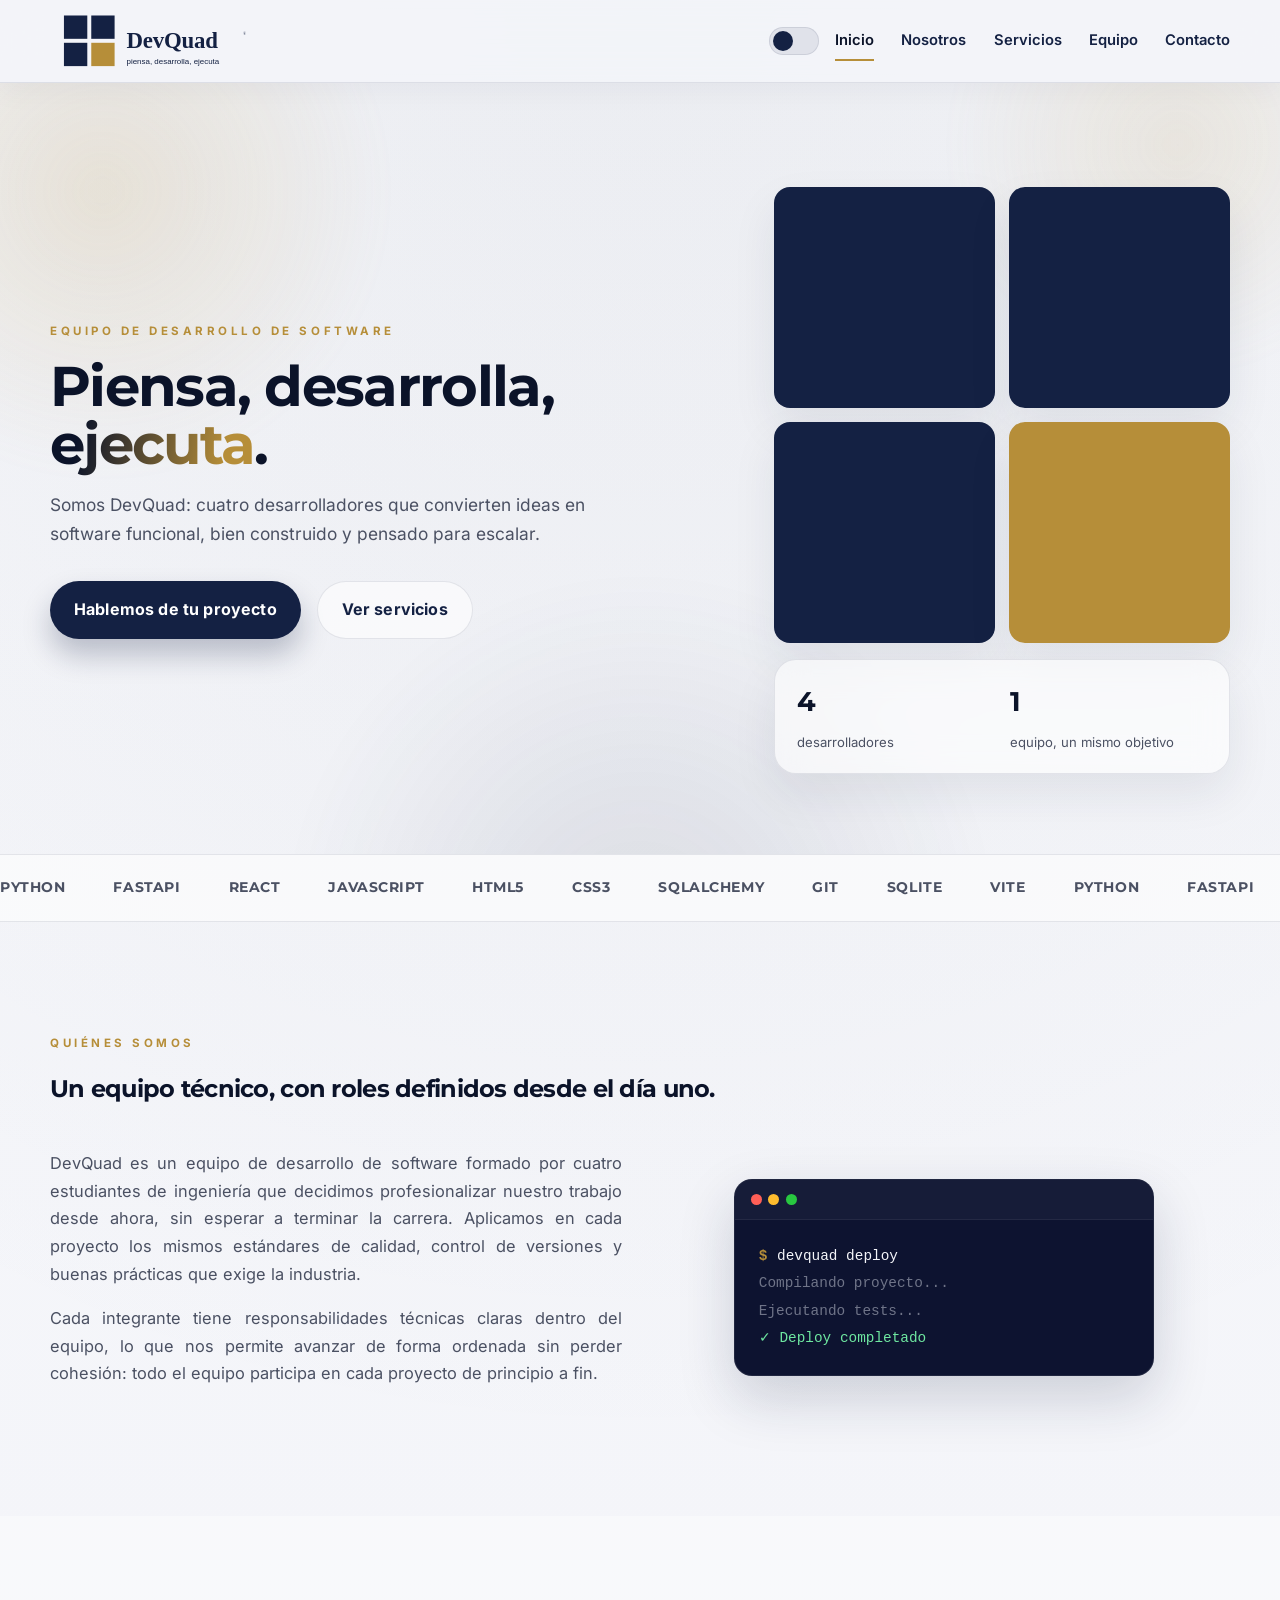
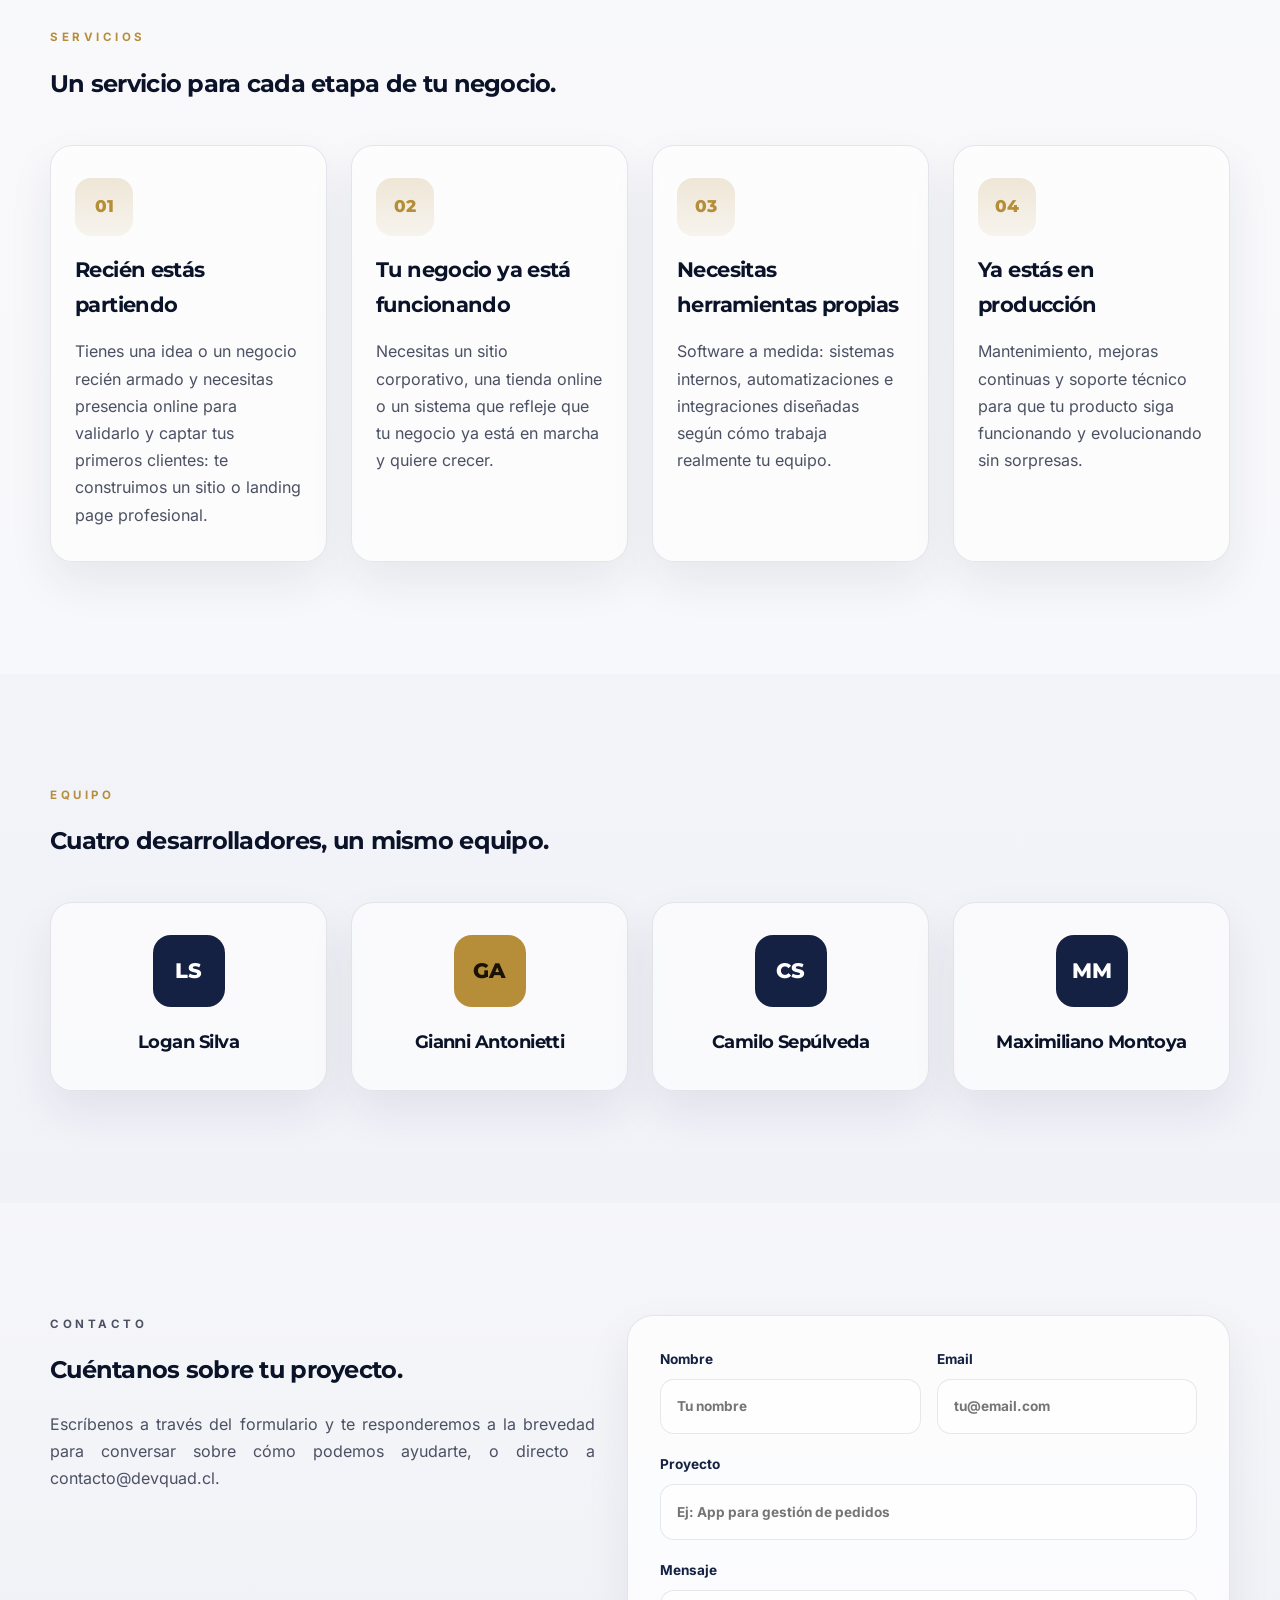
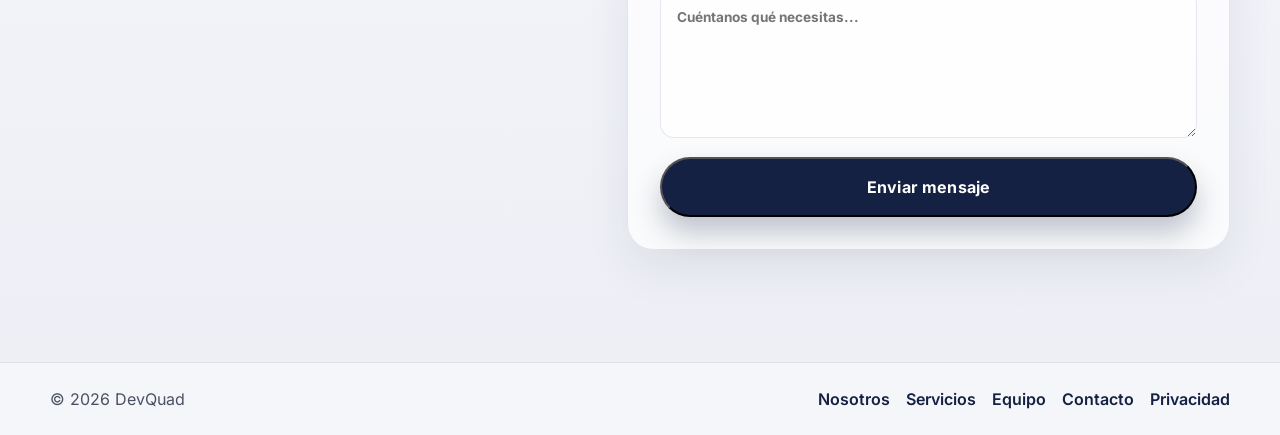
==== index.html @ 78ec16a9 "Reorganizar Servicios por etapa del negocio del cliente En vez de 4 categorias genericas (desarrollo" ====
<!DOCTYPE html>
<html lang="es">
  <head>
    <meta charset="UTF-8" />
    <meta name="viewport" content="width=device-width, initial-scale=1.0" />
    <meta
      name="description"
      content="DevQuad es un equipo de desarrollo de software. Pensamos, desarrollamos y ejecutamos soluciones digitales a medida."
    />
    <meta name="robots" content="index, follow" />
    <meta name="theme-color" content="#142143" />
    <link rel="canonical" href="https://devquad.cl/" />
    <title>DevQuad | Piensa, desarrolla, ejecuta</title>

    <meta property="og:type" content="website" />
    <meta property="og:site_name" content="DevQuad" />
    <meta property="og:locale" content="es_CL" />
    <meta property="og:url" content="https://devquad.cl/" />
    <meta property="og:title" content="DevQuad | Piensa, desarrolla, ejecuta" />
    <meta
      property="og:description"
      content="DevQuad es un equipo de desarrollo de software. Pensamos, desarrollamos y ejecutamos soluciones digitales a medida."
    />
    <meta property="og:image" content="https://devquad.cl/img/og-image.png" />
    <meta property="og:image:width" content="1200" />
    <meta property="og:image:height" content="630" />

    <meta name="twitter:card" content="summary_large_image" />
    <meta name="twitter:title" content="DevQuad | Piensa, desarrolla, ejecuta" />
    <meta
      name="twitter:description"
      content="DevQuad es un equipo de desarrollo de software. Pensamos, desarrollamos y ejecutamos soluciones digitales a medida."
    />
    <meta name="twitter:image" content="https://devquad.cl/img/og-image.png" />

    <link rel="icon" type="image/svg+xml" href="./devquad-logo.svg" />
    <link rel="icon" type="image/png" sizes="32x32" href="./img/favicon-32x32.png" />
    <link rel="icon" type="image/png" sizes="16x16" href="./img/favicon-16x16.png" />
    <link rel="icon" href="./favicon.ico" sizes="any" />
    <link rel="apple-touch-icon" sizes="180x180" href="./img/apple-touch-icon.png" />
    <link rel="manifest" href="./site.webmanifest" />
    <link rel="stylesheet" href="style.css?v=21" />
    <script src="script.js?v=15" defer></script>
  </head>
  <body>
    <a class="skip-link" href="#main-content">Saltar al contenido principal</a>
    <span id="top" class="top-anchor" aria-hidden="true"></span>
    <header class="site-header">
      <div class="container nav-wrap">
        <a class="brand" href="#top" aria-label="Inicio de DevQuad">
          <img src="./devquad-logo.svg" alt="Logo DevQuad" class="brand-logo brand-logo-light" />
          <img src="./devquad-logo-dark.svg" alt="Logo DevQuad" class="brand-logo brand-logo-dark" />
        </a>

        <div class="header-actions">
          <button class="theme-toggle" type="button" aria-label="Cambiar a modo oscuro" aria-pressed="false">
            <span class="theme-toggle-thumb"></span>
          </button>

          <button
            class="nav-toggle"
            type="button"
            aria-expanded="false"
            aria-controls="main-nav"
            aria-label="Abrir menú de navegación"
          >
            <span></span>
            <span></span>
            <span></span>
          </button>
        </div>

        <nav class="main-nav" id="main-nav" aria-label="Navegación principal">
          <a href="#top" class="active">Inicio</a>
          <a href="#about">Nosotros</a>
          <a href="#services">Servicios</a>
          <a href="#team">Equipo</a>
          <a href="#contact">Contacto</a>
        </nav>
      </div>
    </header>

    <main id="main-content">
      <section class="hero">
        <div class="container hero-grid">
          <div class="hero-content reveal">
            <p class="eyebrow">Equipo de desarrollo de software</p>
            <h1>Piensa, desarrolla, <span class="gradient-word">ejecuta</span>.</h1>
            <p class="lead">
              Somos DevQuad: cuatro desarrolladores que convierten ideas en
              software funcional, bien construido y pensado para escalar.
            </p>
            <div class="hero-actions">
              <a class="btn btn-primary" href="#contact">Hablemos de tu proyecto</a>
              <a class="btn btn-secondary" href="#services">Ver servicios</a>
            </div>
          </div>

          <div class="hero-panel reveal" aria-hidden="true">
            <div class="quad-grid">
              <div class="quad-tile"></div>
              <div class="quad-tile"></div>
              <div class="quad-tile"></div>
              <div class="quad-tile quad-tile-accent"></div>
            </div>
            <div class="hero-card card-stats">
              <div>
                <strong class="stat-number" data-target="4">0</strong>
                <span>desarrolladores</span>
              </div>
              <div>
                <strong class="stat-number" data-target="1">0</strong>
                <span>equipo, un mismo objetivo</span>
              </div>
            </div>
          </div>
        </div>
      </section>

      <section class="stack-strip" aria-label="Tecnologías que usamos">
        <div class="stack-track" aria-hidden="true">
          <span>Python</span>
          <span>FastAPI</span>
          <span>React</span>
          <span>JavaScript</span>
          <span>HTML5</span>
          <span>CSS3</span>
          <span>SQLAlchemy</span>
          <span>Git</span>
          <span>SQLite</span>
          <span>Vite</span>
          <span>Python</span>
          <span>FastAPI</span>
          <span>React</span>
          <span>JavaScript</span>
          <span>HTML5</span>
          <span>CSS3</span>
          <span>SQLAlchemy</span>
          <span>Git</span>
          <span>SQLite</span>
          <span>Vite</span>
        </div>
      </section>

      <section class="section about" id="about">
        <div class="container section-heading reveal">
          <p class="kicker">Quiénes somos</p>
          <h2>Un equipo técnico, con roles definidos desde el día uno.</h2>
        </div>

        <div class="container about-grid">
          <div class="about-copy reveal">
            <p>
              DevQuad es un equipo de desarrollo de software formado por
              cuatro estudiantes de ingeniería que decidimos profesionalizar
              nuestro trabajo desde ahora, sin esperar a terminar la
              carrera. Aplicamos en cada proyecto los mismos estándares de
              calidad, control de versiones y buenas prácticas que exige la
              industria.
            </p>
            <p>
              Cada integrante tiene responsabilidades técnicas claras dentro
              del equipo, lo que nos permite avanzar de forma ordenada sin
              perder cohesión: todo el equipo participa en cada proyecto de
              principio a fin.
            </p>
          </div>

          <div class="about-visual reveal" aria-hidden="true">
            <div class="terminal-mock">
              <div class="terminal-mock-bar">
                <span></span>
                <span></span>
                <span></span>
              </div>
              <div class="terminal-mock-body">
                <p class="terminal-line-cmd"><span class="terminal-prompt">$</span>devquad deploy</p>
                <p class="terminal-line-muted">Compilando proyecto...</p>
                <p class="terminal-line-muted">Ejecutando tests...</p>
                <p class="terminal-line-success">✓ Deploy completado</p>
              </div>
            </div>
          </div>
        </div>
      </section>

      <section class="section services" id="services">
        <div class="container section-heading reveal">
          <p class="kicker">Servicios</p>
          <h2>Un servicio para cada etapa de tu negocio.</h2>
        </div>

        <div class="container services-grid">
          <article class="service-card reveal">
            <div class="service-icon" aria-hidden="true">01</div>
            <h3>Recién estás partiendo</h3>
            <p>
              Tienes una idea o un negocio recién armado y necesitas presencia
              online para validarlo y captar tus primeros clientes: te
              construimos un sitio o landing page profesional.
            </p>
          </article>

          <article class="service-card reveal">
            <div class="service-icon" aria-hidden="true">02</div>
            <h3>Tu negocio ya está funcionando</h3>
            <p>
              Necesitas un sitio corporativo, una tienda online o un sistema
              que refleje que tu negocio ya está en marcha y quiere crecer.
            </p>
          </article>

          <article class="service-card reveal">
            <div class="service-icon" aria-hidden="true">03</div>
            <h3>Necesitas herramientas propias</h3>
            <p>
              Software a medida: sistemas internos, automatizaciones e
              integraciones diseñadas según cómo trabaja realmente tu equipo.
            </p>
          </article>

          <article class="service-card reveal">
            <div class="service-icon" aria-hidden="true">04</div>
            <h3>Ya estás en producción</h3>
            <p>
              Mantenimiento, mejoras continuas y soporte técnico para que tu
              producto siga funcionando y evolucionando sin sorpresas.
            </p>
          </article>
        </div>
      </section>

      <section class="section team" id="team">
        <div class="container section-heading reveal">
          <p class="kicker">Equipo</p>
          <h2>Cuatro desarrolladores, un mismo equipo.</h2>
        </div>

        <div class="container team-grid">
          <article class="team-card reveal">
            <div class="team-avatar">LS</div>
            <h3>Logan Silva</h3>
          </article>

          <article class="team-card reveal">
            <div class="team-avatar">GA</div>
            <h3>Gianni Antonietti</h3>
          </article>

          <article class="team-card reveal">
            <div class="team-avatar">CS</div>
            <h3>Camilo Sepúlveda</h3>
          </article>

          <article class="team-card reveal">
            <div class="team-avatar">MM</div>
            <h3>Maximiliano Montoya</h3>
          </article>
        </div>
      </section>

      <section class="section contact" id="contact">
        <div class="container contact-wrap">
          <div class="contact-copy reveal">
            <p class="kicker">Contacto</p>
            <h2>Cuéntanos sobre tu proyecto.</h2>
            <p>
              Escríbenos a través del formulario y te responderemos a la
              brevedad para conversar sobre cómo podemos ayudarte, o
              directo a <a href="mailto:contacto@devquad.cl">contacto@devquad.cl</a>.
            </p>
          </div>

          <form class="contact-form" data-endpoint="/api/contact">
            <div class="hp-field" aria-hidden="true">
              <label for="_gotcha">No completar este campo</label>
              <input type="text" id="_gotcha" name="_gotcha" tabindex="-1" autocomplete="off" />
            </div>

            <div class="field-row">
              <label>
                <span>Nombre</span>
                <input type="text" name="nombre" placeholder="Tu nombre" required />
              </label>
              <label>
                <span>Email</span>
                <input type="email" name="email" placeholder="tu@email.com" required />
              </label>
            </div>

            <label>
              <span>Proyecto</span>
              <input type="text" name="proyecto" placeholder="Ej: App para gestión de pedidos" />
            </label>

            <label>
              <span>Mensaje</span>
              <textarea name="mensaje" rows="5" placeholder="Cuéntanos qué necesitas..." required></textarea>
            </label>

            <button type="submit" class="btn btn-primary full-width">Enviar mensaje</button>
          </form>
        </div>
      </section>
    </main>

    <footer class="site-footer">
      <div class="container footer-wrap">
        <p>© <span id="year"></span> DevQuad</p>
        <div class="footer-links">
          <a href="#about">Nosotros</a>
          <a href="#services">Servicios</a>
          <a href="#team">Equipo</a>
          <a href="#contact">Contacto</a>
          <a href="./privacidad.html">Privacidad</a>
        </div>
      </div>
    </footer>
  </body>
</html>
---- style.css ----
@font-face {
  font-family: 'Inter';
  font-style: normal;
  font-weight: 400;
  font-display: swap;
  src: url('./fonts/inter-400.woff2') format('woff2');
}

@font-face {
  font-family: 'Inter';
  font-style: normal;
  font-weight: 500;
  font-display: swap;
  src: url('./fonts/inter-500.woff2') format('woff2');
}

@font-face {
  font-family: 'Inter';
  font-style: normal;
  font-weight: 600;
  font-display: swap;
  src: url('./fonts/inter-600.woff2') format('woff2');
}

@font-face {
  font-family: 'Inter';
  font-style: normal;
  font-weight: 700;
  font-display: swap;
  src: url('./fonts/inter-700.woff2') format('woff2');
}

@font-face {
  font-family: 'Inter';
  font-style: normal;
  font-weight: 800;
  font-display: swap;
  src: url('./fonts/inter-800.woff2') format('woff2');
}

@font-face {
  font-family: 'Montserrat';
  font-style: normal;
  font-weight: 600;
  font-display: swap;
  src: url('./fonts/montserrat-600.woff2') format('woff2');
}

@font-face {
  font-family: 'Montserrat';
  font-style: normal;
  font-weight: 700;
  font-display: swap;
  src: url('./fonts/montserrat-700.woff2') format('woff2');
}

@font-face {
  font-family: 'Montserrat';
  font-style: normal;
  font-weight: 800;
  font-display: swap;
  src: url('./fonts/montserrat-800.woff2') format('woff2');
}

@font-face {
  font-family: 'Montserrat';
  font-style: normal;
  font-weight: 900;
  font-display: swap;
  src: url('./fonts/montserrat-900.woff2') format('woff2');
}

:root {
  --bg: #f4f5f9;
  --bg-strong: #e9ebf3;
  --panel: rgba(255, 255, 255, 0.6);
  --primary: #142143;
  --primary-strong: #0b1329;
  --text: #1a1f2e;
  --muted: #4b5163;
  --accent: #b68e39;
  --accent-soft: #e7d3a4;
  --line: rgba(20, 33, 67, 0.1);
  --shadow-soft: 0 20px 45px rgba(20, 33, 67, 0.08);
  --shadow-deep: 0 22px 55px rgba(20, 33, 67, 0.18);
  --radius: 22px;
  --radius-sm: 16px;
  --container: min(1180px, calc(100% - 2.2rem));
  color-scheme: light;
}

:root[data-theme="dark"] {
  --bg: #0b1226;
  --bg-strong: #141c37;
  --panel: rgba(255, 255, 255, 0.05);
  --primary: #e7eaf5;
  --primary-strong: #ffffff;
  --text: #e7eaf5;
  --muted: #a6acc4;
  --accent: #d8ac59;
  --accent-soft: #4a3c20;
  --line: rgba(255, 255, 255, 0.12);
  --shadow-soft: 0 20px 45px rgba(0, 0, 0, 0.35);
  --shadow-deep: 0 22px 55px rgba(0, 0, 0, 0.55);
  color-scheme: dark;
}

* {
  box-sizing: border-box;
}

a:focus-visible,
button:focus-visible,
input:focus-visible,
textarea:focus-visible {
  outline: 3px solid var(--accent);
  outline-offset: 3px;
  border-radius: 4px;
}

html {
  scroll-behavior: smooth;
}

body {
  margin: 0;
  font-family: "Inter", sans-serif;
  color: var(--text);
  background:
    radial-gradient(circle at top, rgba(20, 33, 67, 0.05), transparent 40%),
    linear-gradient(180deg, #f7f8fb 0%, #f0f1f7 100%);
  line-height: 1.7;
  transition: background-color 0.3s ease, color 0.3s ease;
}

[data-theme="dark"] body {
  background:
    radial-gradient(circle at top, rgba(216, 172, 89, 0.06), transparent 40%),
    linear-gradient(180deg, #0a0f22 0%, #0d1330 100%);
  -webkit-font-smoothing: antialiased;
  -moz-osx-font-smoothing: grayscale;
}

[data-theme="dark"] h1,
[data-theme="dark"] h2,
[data-theme="dark"] h3 {
  letter-spacing: -0.02em;
}

img {
  max-width: 100%;
  display: block;
}

a {
  color: inherit;
  text-decoration: none;
}

button,
input,
textarea {
  font: inherit;
}

.container {
  width: var(--container);
  margin: 0 auto;
}

.section {
  position: relative;
  padding: 7rem 0;
  scroll-margin-top: 96px;
}

.section-heading {
  margin-bottom: 2.5rem;
}

.kicker,
.eyebrow {
  margin: 0 0 1rem;
  font-size: 0.72rem;
  letter-spacing: 0.22rem;
  text-transform: uppercase;
  color: var(--accent);
  font-weight: 700;
}

h1,
h2,
h3 {
  font-family: "Montserrat", sans-serif;
  color: var(--primary-strong);
  letter-spacing: -0.03em;
}

h1,
h2,
h3,
p {
  margin-top: 0;
}

.site-header {
  position: sticky;
  top: 0;
  z-index: 1000;
  backdrop-filter: blur(18px);
  background: rgba(244, 245, 249, 0.85);
  border-bottom: 1px solid var(--line);
  box-shadow: 0 10px 25px rgba(20, 33, 67, 0.04);
  transition: box-shadow 0.3s ease, background-color 0.3s ease;
}

[data-theme="dark"] .site-header {
  background: rgba(11, 18, 38, 0.85);
}

.header-actions {
  display: flex;
  align-items: center;
  gap: 0.7rem;
  margin-left: auto;
}

.theme-toggle {
  position: relative;
  width: 50px;
  height: 28px;
  border-radius: 999px;
  border: 1px solid var(--line);
  background: rgba(20, 33, 67, 0.08);
  cursor: pointer;
  padding: 3px;
  flex-shrink: 0;
  transition: background 0.25s ease;
}

[data-theme="dark"] .theme-toggle {
  background: rgba(255, 255, 255, 0.1);
}

.theme-toggle-thumb {
  display: block;
  width: 20px;
  height: 20px;
  border-radius: 50%;
  background: var(--primary);
  transition: transform 0.25s ease, background 0.25s ease;
}

[data-theme="dark"] .theme-toggle-thumb {
  transform: translateX(22px);
  background: var(--accent);
}

.site-header.scrolled {
  box-shadow: 0 18px 40px rgba(20, 33, 67, 0.14);
}

.skip-link {
  position: absolute;
  left: -9999px;
  top: 0;
  z-index: 2000;
  background: var(--primary);
  color: #fff;
  padding: 0.9rem 1.3rem;
  border-radius: 0 0 10px 0;
  font-weight: 700;
  font-size: 0.9rem;
}

.skip-link:focus {
  left: 0;
}

.top-anchor {
  display: block;
  height: 0;
  overflow: hidden;
}

.hp-field {
  position: absolute;
  left: -9999px;
  width: 1px;
  height: 1px;
  overflow: hidden;
  opacity: 0;
  pointer-events: none;
}

.nav-wrap {
  display: flex;
  align-items: center;
  justify-content: space-between;
  gap: 1rem;
  min-height: 82px;
}

.brand {
  display: inline-flex;
  align-items: center;
  line-height: 0;
}

.brand-logo {
  display: block;
  width: clamp(140px, 16vw, 220px);
  height: auto;
  max-height: 54px;
  object-fit: contain;
}

.brand-logo-dark {
  display: none;
}

[data-theme="dark"] .brand-logo-light {
  display: none;
}

[data-theme="dark"] .brand-logo-dark {
  display: block;
}

.nav-toggle {
  display: none;
  width: 46px;
  height: 46px;
  border: 1px solid var(--line);
  background: rgba(255, 255, 255, 0.5);
  border-radius: 12px;
  cursor: pointer;
  padding: 0.7rem 0.65rem;
}

[data-theme="dark"] .nav-toggle {
  background: rgba(255, 255, 255, 0.06);
}

.nav-toggle span {
  display: block;
  width: 100%;
  height: 2px;
  background: var(--primary);
  border-radius: 2px;
  margin: 5px 0;
  transition: transform 0.2s ease, opacity 0.2s ease;
}

.main-nav {
  display: flex;
  align-items: center;
  gap: 1.7rem;
}

.main-nav a {
  position: relative;
  font-size: 0.92rem;
  color: var(--primary);
  font-weight: 600;
  transition: color 0.2s ease;
}

.main-nav a::after {
  content: "";
  position: absolute;
  left: 0;
  bottom: -0.45rem;
  width: 100%;
  height: 2px;
  background: var(--accent);
  transform: scaleX(0);
  transform-origin: left;
  transition: transform 0.2s ease;
}

.main-nav a:hover,
.main-nav a.active {
  color: var(--primary-strong);
}

.main-nav a:hover::after,
.main-nav a.active::after {
  transform: scaleX(1);
}

.hero {
  position: relative;
  padding: 6.5rem 0 5rem;
  overflow: hidden;
}

.hero::before {
  content: "";
  position: absolute;
  inset: -10%;
  z-index: 0;
  pointer-events: none;
  background:
    radial-gradient(480px circle at 15% 20%, rgba(182, 142, 57, 0.16), transparent 60%),
    radial-gradient(420px circle at 85% 15%, rgba(182, 142, 57, 0.12), transparent 55%),
    radial-gradient(600px circle at 50% 100%, rgba(20, 33, 67, 0.1), transparent 60%);
  filter: blur(10px);
  animation: auroraShift 20s ease-in-out infinite alternate;
}

[data-theme="dark"] .hero::before {
  background:
    radial-gradient(480px circle at 15% 20%, rgba(216, 172, 89, 0.14), transparent 60%),
    radial-gradient(420px circle at 85% 15%, rgba(216, 172, 89, 0.1), transparent 55%),
    radial-gradient(600px circle at 50% 100%, rgba(51, 68, 126, 0.35), transparent 60%);
}

.hero::after {
  content: "";
  position: absolute;
  inset: 0;
  z-index: 0;
  pointer-events: none;
  opacity: 0.05;
  mix-blend-mode: overlay;
  background-image: url("data:image/svg+xml,%3Csvg xmlns='http://www.w3.org/2000/svg' width='180' height='180'%3E%3Cfilter id='n'%3E%3CfeTurbulence type='fractalNoise' baseFrequency='0.9' numOctaves='2' stitchTiles='stitch'/%3E%3C/filter%3E%3Crect width='100%25' height='100%25' filter='url(%23n)'/%3E%3C/svg%3E");
  background-size: 180px 180px;
}

@keyframes auroraShift {
  0% {
    transform: translate(0, 0) scale(1);
  }
  50% {
    transform: translate(-3%, 2%) scale(1.05);
  }
  100% {
    transform: translate(2%, -2%) scale(1);
  }
}

@media (prefers-reduced-motion: reduce) {
  .hero::before {
    animation: none;
  }
}

.hero-grid {
  position: relative;
  z-index: 1;
  display: grid;
  grid-template-columns: 1.2fr 0.8fr;
  align-items: center;
  gap: 2.5rem;
}

.gradient-word {
  background: linear-gradient(100deg, var(--primary-strong) 15%, var(--accent) 85%);
  -webkit-background-clip: text;
  background-clip: text;
  color: transparent;
}

.hero-content h1 {
  max-width: 620px;
  margin-bottom: 1.1rem;
  font-size: clamp(2.6rem, 4.4vw, 4.4rem);
  line-height: 1.02;
  color: var(--primary-strong);
}

.hero-content .lead {
  max-width: 560px;
  color: var(--muted);
  font-size: 1.08rem;
}

.hero-actions {
  display: flex;
  flex-wrap: wrap;
  gap: 1rem;
  margin-top: 2rem;
}

.btn {
  display: inline-flex;
  justify-content: center;
  align-items: center;
  min-height: 52px;
  padding: 0.9rem 1.5rem;
  border-radius: 999px;
  font-weight: 700;
  letter-spacing: 0.01em;
  transition: transform 0.2s ease, box-shadow 0.2s ease, background 0.2s ease;
}

.btn:hover {
  transform: translateY(-1px);
}

.btn-primary {
  background: #142143;
  color: #fff;
  box-shadow: 0 16px 28px rgba(20, 33, 67, 0.25);
  transition: background 0.25s ease, color 0.25s ease, transform 0.2s ease, box-shadow 0.2s ease;
}

[data-theme="dark"] .btn-primary {
  background: var(--accent);
  color: #1a1206;
  box-shadow: 0 16px 28px rgba(0, 0, 0, 0.4);
}

.btn-secondary {
  border: 1px solid var(--line);
  color: var(--primary);
  background: var(--panel);
}

.hero-panel {
  display: grid;
  gap: 1rem;
}

.quad-grid {
  display: grid;
  grid-template-columns: repeat(2, 1fr);
  gap: 0.9rem;
  aspect-ratio: 1 / 1;
}

.quad-tile {
  border-radius: var(--radius-sm);
  background: #142143;
  box-shadow: var(--shadow-soft);
  transition: background 0.25s ease;
}

[data-theme="dark"] .quad-tile:not(.quad-tile-accent) {
  background: #33447e;
}

.quad-tile-accent {
  background: var(--accent);
}

.hero-card {
  border: 1px solid var(--line);
  background: var(--panel);
  backdrop-filter: blur(16px);
  border-radius: var(--radius);
  box-shadow: var(--shadow-soft);
}

.card-stats {
  display: grid;
  grid-template-columns: repeat(2, minmax(0, 1fr));
  gap: 1rem;
  padding: 1.2rem 1.4rem;
}

.card-stats div {
  display: grid;
  gap: 0.35rem;
}

.card-stats strong {
  font-family: "Montserrat", sans-serif;
  font-size: clamp(1.7rem, 2vw, 2.2rem);
  color: var(--primary-strong);
}

.card-stats span {
  color: var(--muted);
  font-size: 0.82rem;
}

.stack-strip {
  position: relative;
  overflow: hidden;
  border-top: 1px solid var(--line);
  border-bottom: 1px solid var(--line);
  background: var(--panel);
  padding: 1.3rem 0;
}

.stack-track {
  display: flex;
  align-items: center;
  gap: 3rem;
  width: max-content;
  animation: stackScroll 26s linear infinite;
}

.stack-strip:hover .stack-track {
  animation-play-state: paused;
}

.stack-track span {
  font-family: "Montserrat", sans-serif;
  font-weight: 700;
  letter-spacing: 0.04em;
  text-transform: uppercase;
  font-size: 0.9rem;
  color: var(--muted);
  white-space: nowrap;
}

@keyframes stackScroll {
  from {
    transform: translateX(0);
  }
  to {
    transform: translateX(-50%);
  }
}

@media (prefers-reduced-motion: reduce) {
  .stack-track {
    animation: none;
  }
}

.about-grid {
  display: grid;
  grid-template-columns: 1fr 1fr;
  gap: 2.2rem;
  align-items: center;
}

.about-copy {
  font-size: 1.02rem;
  color: var(--muted);
}

.about-copy p,
.contact-copy p,
.legal-content p {
  text-align: justify;
  hyphens: auto;
}

.feature-list {
  list-style: none;
  padding: 0;
  margin: 2rem 0 0;
  display: grid;
  gap: 0.9rem;
}

.feature-list li {
  position: relative;
  padding-left: 1.8rem;
  font-weight: 600;
  color: var(--primary);
}

.feature-list li::before {
  content: "✦";
  position: absolute;
  left: 0;
  top: 0;
  color: var(--accent);
}

.about-visual {
  display: flex;
  justify-content: center;
}

.terminal-mock {
  width: min(100%, 420px);
  border-radius: 18px;
  overflow: hidden;
  background: #0d1330;
  border: 1px solid rgba(255, 255, 255, 0.08);
  box-shadow: var(--shadow-deep);
  font-family: "SFMono-Regular", Consolas, "Liberation Mono", Menlo, monospace;
}

.terminal-mock-bar {
  display: flex;
  gap: 0.4rem;
  padding: 0.9rem 1rem;
  background: rgba(255, 255, 255, 0.04);
  border-bottom: 1px solid rgba(255, 255, 255, 0.06);
}

.terminal-mock-bar span {
  width: 11px;
  height: 11px;
  border-radius: 50%;
  background: rgba(255, 255, 255, 0.15);
}

.terminal-mock-bar span:nth-child(1) {
  background: #ff5f57;
}

.terminal-mock-bar span:nth-child(2) {
  background: #febc2e;
}

.terminal-mock-bar span:nth-child(3) {
  background: #28c840;
}

.terminal-mock-body {
  padding: 1.4rem 1.5rem;
  font-size: 0.9rem;
  line-height: 1.9;
}

.terminal-mock-body p {
  margin: 0;
}

.terminal-prompt {
  color: var(--accent);
  font-weight: 700;
  margin-right: 0.6rem;
}

.terminal-line-cmd {
  color: #f4f5f9;
}

.terminal-line-muted {
  color: rgba(231, 234, 245, 0.45);
}

.terminal-line-success {
  color: #6ee7a0;
}

.services {
  background: rgba(255, 255, 255, 0.35);
}

[data-theme="dark"] .services {
  background: rgba(255, 255, 255, 0.02);
}

.services-grid {
  display: grid;
  grid-template-columns: repeat(4, minmax(0, 1fr));
  gap: 1.5rem;
}

.service-card,
.team-card {
  --mx: 50%;
  --my: 50%;
}

.service-card::before,
.team-card::before {
  content: "";
  position: absolute;
  inset: 0;
  z-index: 0;
  border-radius: inherit;
  background: radial-gradient(220px circle at var(--mx) var(--my), rgba(182, 142, 57, 0.2), transparent 70%);
  opacity: 0;
  transition: opacity 0.3s ease;
  pointer-events: none;
}

.service-card:hover::before,
.team-card:hover::before {
  opacity: 1;
}

.service-card > *,
.team-card > * {
  position: relative;
  z-index: 1;
}

.service-card {
  position: relative;
  display: flex;
  flex-direction: column;
  gap: 1rem;
  background: var(--panel);
  border: 1px solid var(--line);
  border-radius: var(--radius);
  padding: 2rem 1.5rem;
  box-shadow: var(--shadow-soft);
  transition: transform 0.25s ease, box-shadow 0.25s ease, border-color 0.25s ease;
}

.service-card:hover {
  transform: translateY(-8px);
  box-shadow: var(--shadow-deep);
  border-color: rgba(182, 142, 57, 0.4);
}

.service-icon {
  width: 58px;
  height: 58px;
  display: grid;
  place-items: center;
  border-radius: 16px;
  background: linear-gradient(180deg, rgba(182, 142, 57, 0.2), rgba(182, 142, 57, 0.08));
  color: var(--accent);
  font-family: "Montserrat", sans-serif;
  font-weight: 800;
  font-size: 1.05rem;
  transition: transform 0.25s ease, background 0.25s ease;
}

.service-card:hover .service-icon {
  transform: scale(1.08) rotate(-4deg);
  background: linear-gradient(180deg, rgba(182, 142, 57, 0.32), rgba(182, 142, 57, 0.16));
}

.service-card h3 {
  margin: 0;
  font-size: 1.3rem;
}

.service-card p {
  margin: 0;
  color: var(--muted);
}

.team {
  padding-top: 7rem;
}

.team-grid {
  display: grid;
  grid-template-columns: repeat(4, minmax(0, 1fr));
  gap: 1.5rem;
}

.team-card {
  position: relative;
  text-align: center;
  background: var(--panel);
  border: 1px solid var(--line);
  border-radius: var(--radius);
  padding: 2rem 1.2rem;
  box-shadow: var(--shadow-soft);
  transition: transform 0.25s ease, box-shadow 0.25s ease, border-color 0.25s ease;
}

.team-card:hover {
  transform: translateY(-8px);
  box-shadow: var(--shadow-deep);
  border-color: rgba(182, 142, 57, 0.4);
}

.team-avatar {
  width: 72px;
  height: 72px;
  margin: 0 auto 1.2rem;
  display: grid;
  place-items: center;
  border-radius: 18px;
  background: #142143;
  color: #fff;
  font-family: "Montserrat", sans-serif;
  font-weight: 800;
  font-size: 1.3rem;
  transition: transform 0.25s ease, background 0.25s ease;
}

[data-theme="dark"] .team-avatar {
  background: #33447e;
}

.team-card:hover .team-avatar {
  transform: scale(1.08);
}

.team-card:nth-child(2) .team-avatar {
  background: var(--accent);
  color: #1a1206;
}

.team-card h3 {
  margin-bottom: 0;
  font-size: 1.15rem;
}

.contact {
  background: linear-gradient(180deg, rgba(255, 255, 255, 0.3), rgba(233, 235, 243, 0.35));
}

[data-theme="dark"] .contact {
  background: linear-gradient(180deg, rgba(255, 255, 255, 0.02), rgba(255, 255, 255, 0.04));
}

.contact-wrap {
  display: grid;
  grid-template-columns: 0.95fr 1.05fr;
  gap: 2rem;
}

.contact-copy p {
  color: var(--muted);
}

.contact-form {
  display: grid;
  gap: 1.2rem;
  background: rgba(255, 255, 255, 0.7);
  border: 1px solid var(--line);
  border-radius: 26px;
  padding: 2rem;
  box-shadow: var(--shadow-soft);
}

[data-theme="dark"] .contact-form {
  background: rgba(255, 255, 255, 0.04);
}

.field-row {
  display: grid;
  grid-template-columns: repeat(2, minmax(0, 1fr));
  gap: 1rem;
}

label {
  display: grid;
  gap: 0.5rem;
  font-size: 0.85rem;
  font-weight: 700;
  color: var(--primary);
}

input,
textarea {
  width: 100%;
  border: 1px solid var(--line);
  border-radius: 14px;
  background: rgba(255, 255, 255, 0.75);
  padding: 0.95rem 1rem;
  color: var(--primary-strong);
  transition: border-color 0.2s ease, box-shadow 0.2s ease, background 0.2s ease;
}

input:focus,
textarea:focus {
  outline: none;
  border-color: rgba(182, 142, 57, 0.6);
  box-shadow: 0 0 0 4px rgba(182, 142, 57, 0.15);
}

[data-theme="dark"] input,
[data-theme="dark"] textarea {
  background: rgba(255, 255, 255, 0.06);
}

textarea {
  resize: vertical;
}

.full-width {
  width: 100%;
}

.legal-content {
  max-width: 760px;
}

.legal-content h1 {
  font-size: clamp(2rem, 3vw, 2.8rem);
  margin-bottom: 0.4rem;
}

.legal-updated {
  color: var(--muted);
  font-size: 0.85rem;
  margin-bottom: 2rem;
}

.legal-content h2 {
  font-size: 1.25rem;
  margin-top: 2.2rem;
  margin-bottom: 0.6rem;
}

.legal-content p {
  color: var(--muted);
}

.legal-content a {
  color: var(--accent);
  font-weight: 600;
  text-decoration: underline;
}

.not-found {
  min-height: calc(100vh - 82px - 72px);
  display: flex;
  align-items: center;
}

.not-found-content {
  display: grid;
  justify-items: center;
  text-align: center;
  gap: 0.6rem;
  max-width: 520px;
}

.not-found-content h1 {
  font-size: clamp(2rem, 4vw, 2.8rem);
}

.not-found-content .btn {
  margin-top: 1.2rem;
}

.error-code {
  font-family: "Montserrat", sans-serif;
  font-weight: 900;
  font-size: clamp(5rem, 14vw, 9rem);
  line-height: 1;
  margin: 0 0 0.3rem;
  background: linear-gradient(100deg, var(--primary-strong) 15%, var(--accent) 85%);
  -webkit-background-clip: text;
  background-clip: text;
  color: transparent;
}

.site-footer {
  border-top: 1px solid var(--line);
  background: rgba(255, 255, 255, 0.3);
}

[data-theme="dark"] .site-footer {
  background: rgba(255, 255, 255, 0.02);
}

.footer-wrap {
  display: flex;
  align-items: center;
  justify-content: space-between;
  gap: 1rem;
  min-height: 72px;
  color: var(--muted);
}

.footer-wrap p {
  margin: 0;
}

.footer-links {
  display: flex;
  align-items: center;
  gap: 1rem;
}

.footer-links a {
  font-weight: 600;
  color: var(--primary);
}

.reveal {
  opacity: 0;
  transform: translateY(22px);
  transition: opacity 0.7s ease, transform 0.7s ease;
}

.reveal.visible {
  opacity: 1;
  transform: translateY(0);
}

.services-grid .reveal:nth-child(1),
.team-grid .reveal:nth-child(1) {
  transition-delay: 0ms;
}

.services-grid .reveal:nth-child(2),
.team-grid .reveal:nth-child(2) {
  transition-delay: 90ms;
}

.services-grid .reveal:nth-child(3),
.team-grid .reveal:nth-child(3) {
  transition-delay: 180ms;
}

.services-grid .reveal:nth-child(4),
.team-grid .reveal:nth-child(4) {
  transition-delay: 270ms;
}

@media (max-width: 1000px) {
  .services-grid,
  .team-grid {
    grid-template-columns: repeat(2, minmax(0, 1fr));
  }
}

@media (max-width: 900px) {
  .hero-grid,
  .about-grid,
  .contact-wrap {
    grid-template-columns: 1fr;
  }
}

@media (max-width: 700px) {
  .nav-toggle {
    display: block;
  }

  .main-nav {
    position: absolute;
    top: calc(100% + 0.5rem);
    right: 1rem;
    left: 1rem;
    flex-direction: column;
    align-items: flex-start;
    gap: 0.4rem;
    padding: 1rem 1.1rem;
    border-radius: 18px;
    border: 1px solid var(--line);
    background: rgba(255, 255, 255, 0.95);
    box-shadow: var(--shadow-soft);
    opacity: 0;
    visibility: hidden;
    transform: translateY(-12px);
    transition: opacity 0.2s ease, transform 0.2s ease, visibility 0.2s ease;
  }

  [data-theme="dark"] .main-nav {
    background: rgba(15, 21, 42, 0.97);
  }

  .main-nav.open {
    opacity: 1;
    visibility: visible;
    transform: translateY(0);
  }

  .services-grid,
  .team-grid,
  .field-row {
    grid-template-columns: 1fr;
  }

  .footer-wrap {
    flex-direction: column;
    justify-content: center;
    padding: 1.2rem 0;
  }
}
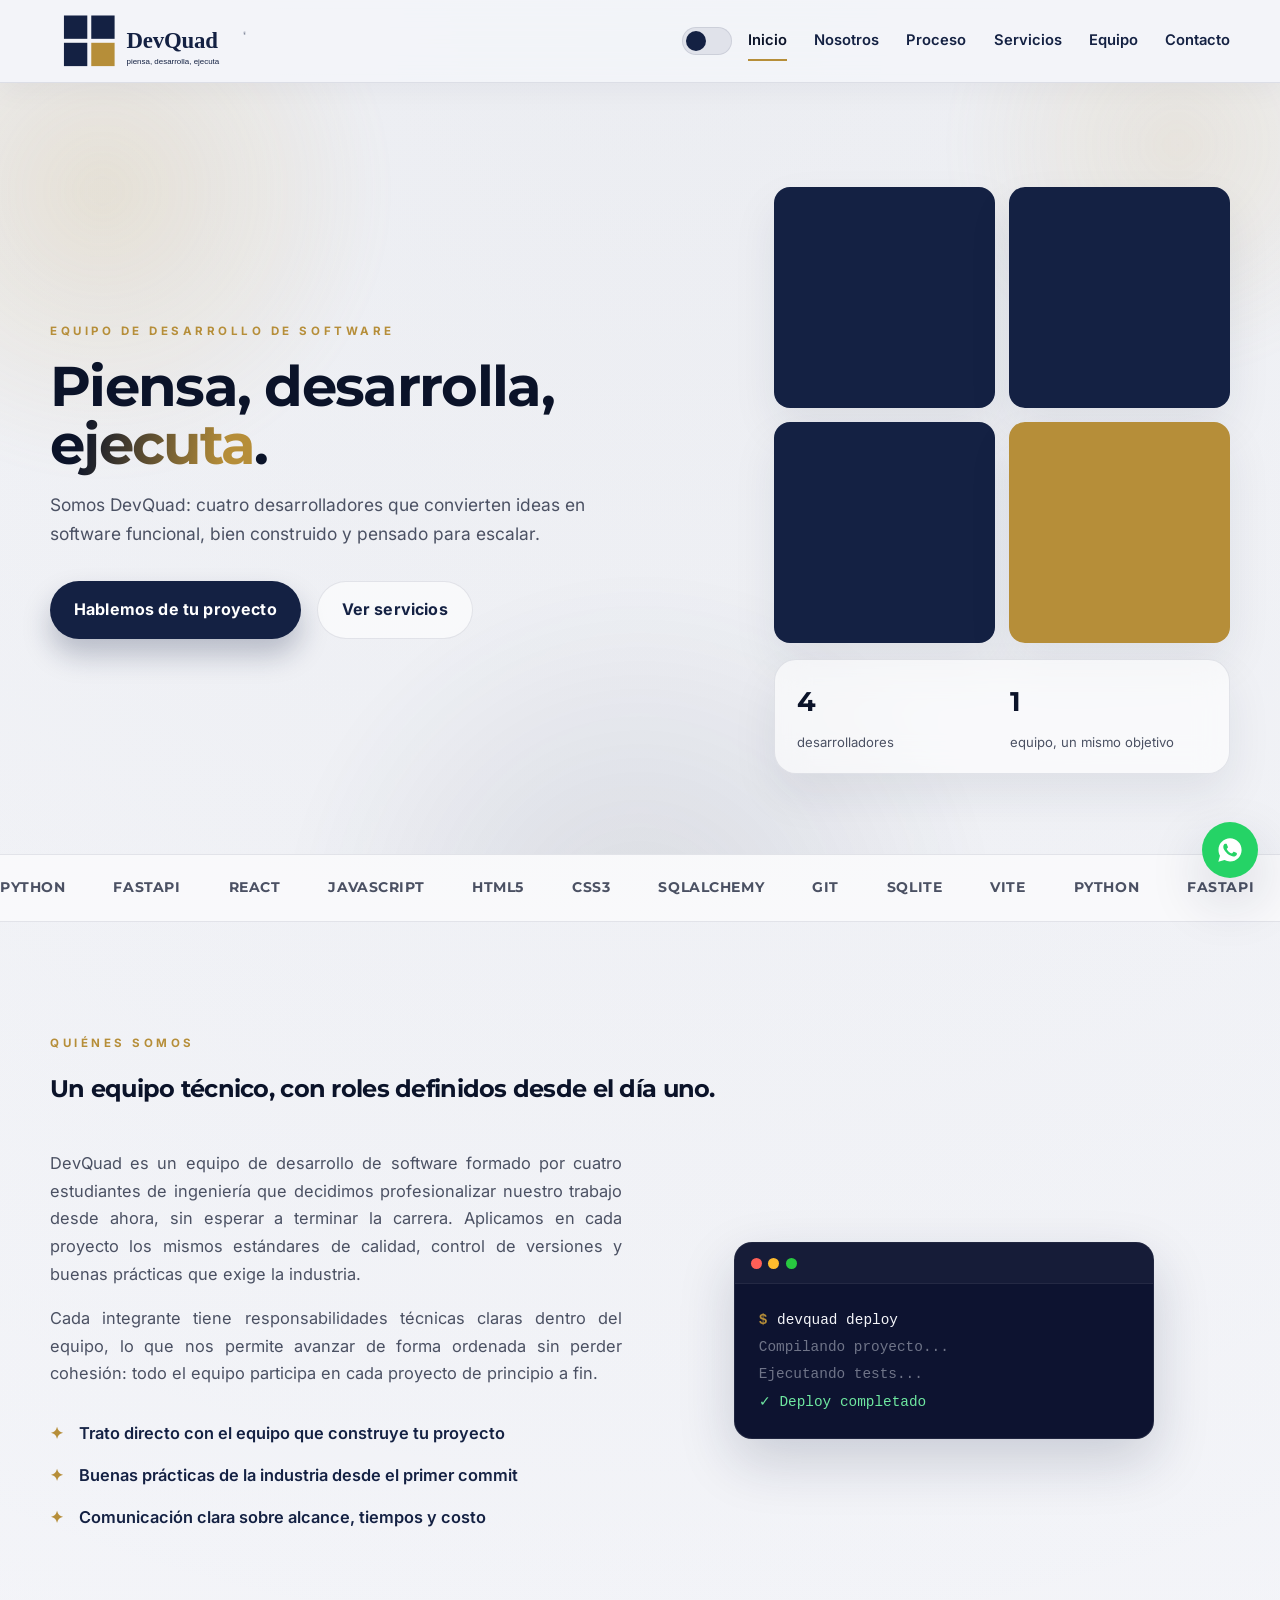
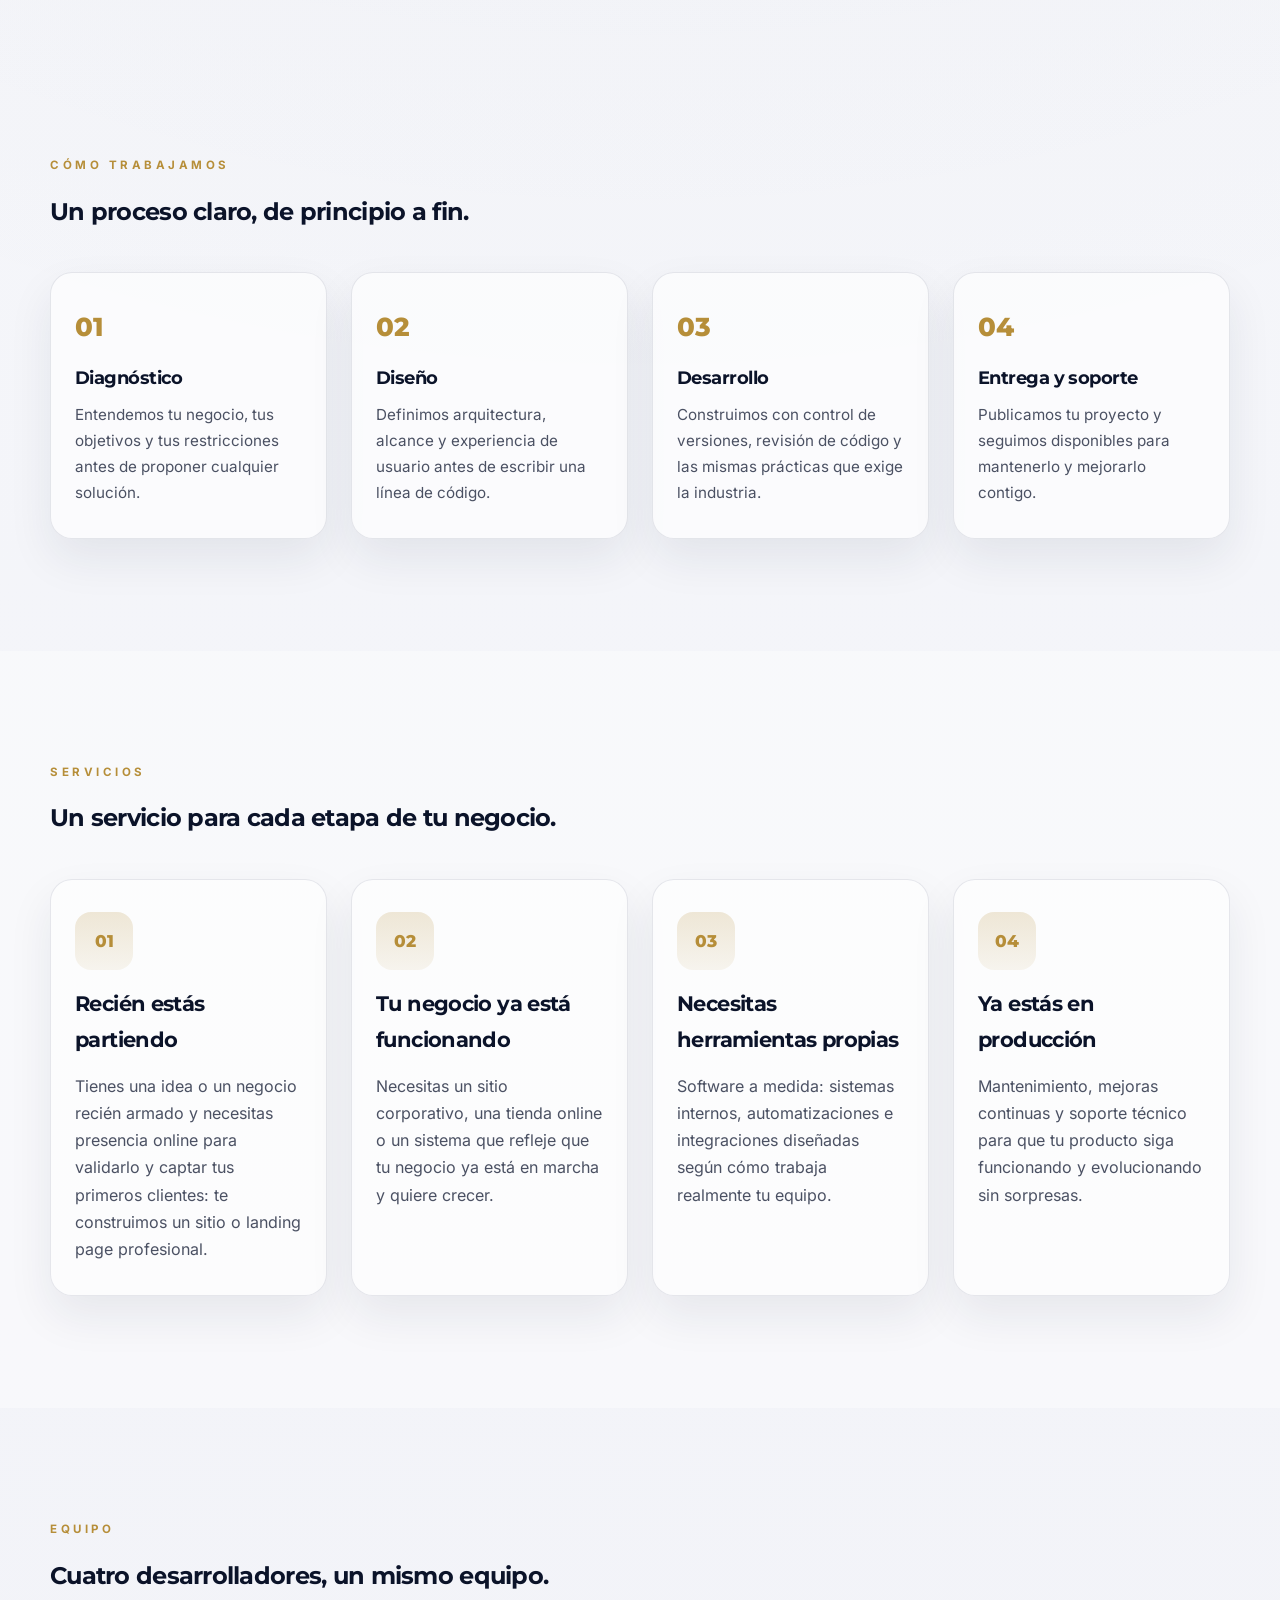
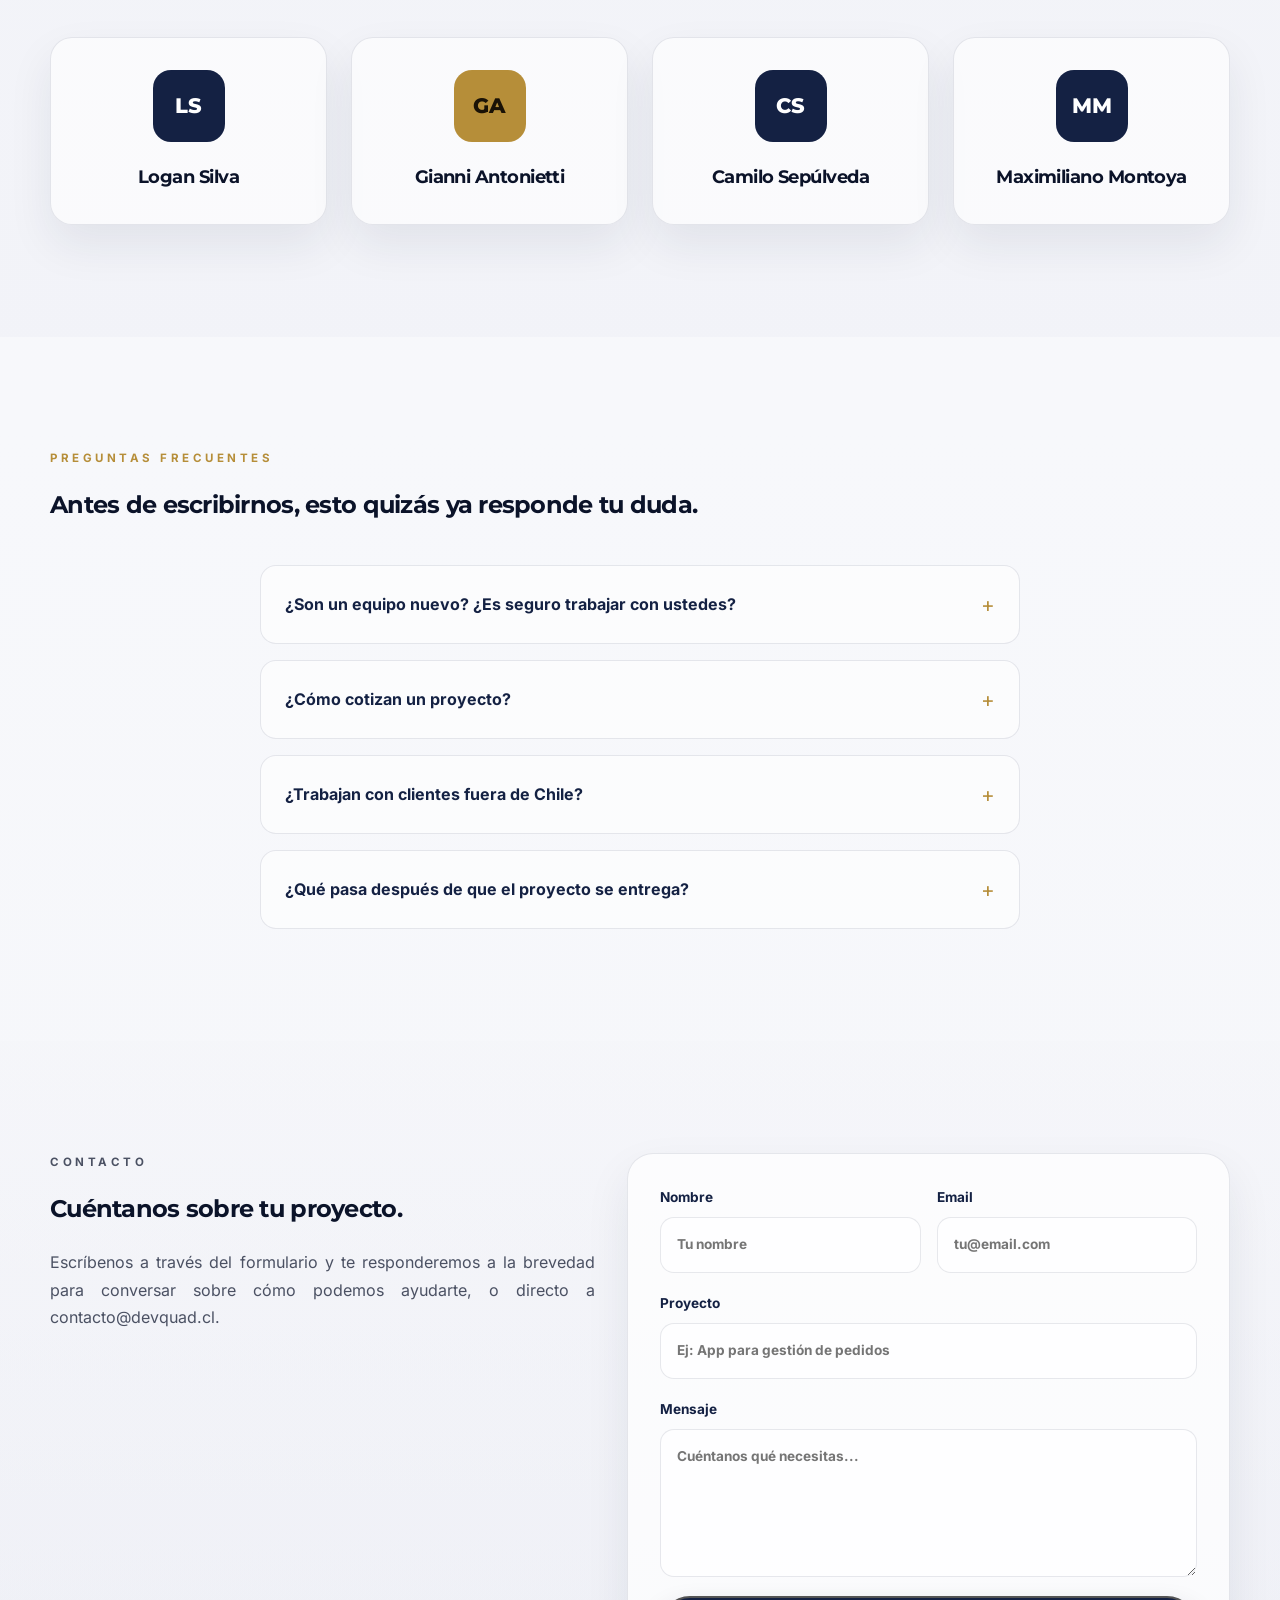
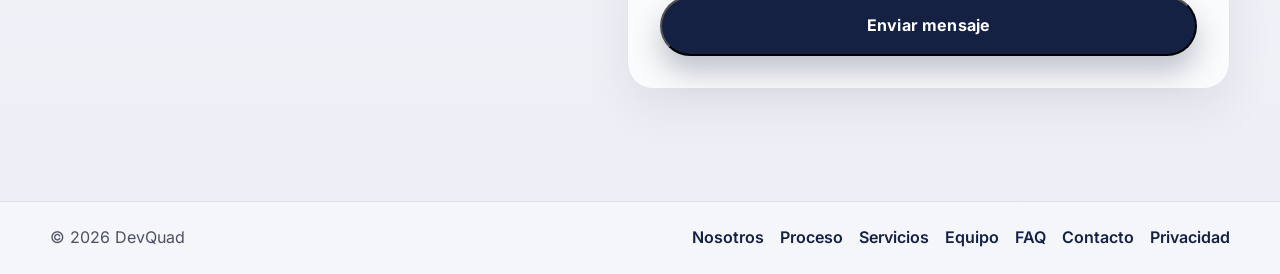
==== commit b162dc56: "Agregar seccion de proceso, FAQ, propuesta de valor, JSON-LD y WhatsApp - Nueva seccion "Como trabaj" ====
--- a/index.html
+++ b/index.html
@@ -39,8 +39,20 @@
     <link rel="icon" href="./favicon.ico" sizes="any" />
     <link rel="apple-touch-icon" sizes="180x180" href="./img/apple-touch-icon.png" />
     <link rel="manifest" href="./site.webmanifest" />
-    <link rel="stylesheet" href="style.css?v=21" />
-    <script src="script.js?v=15" defer></script>
+    <link rel="stylesheet" href="style.css?v=22" />
+    <script src="script.js?v=16" defer></script>
+    <script type="application/ld+json">
+      {
+        "@context": "https://schema.org",
+        "@type": "Organization",
+        "name": "DevQuad",
+        "url": "https://devquad.cl/",
+        "logo": "https://devquad.cl/devquad-logo.svg",
+        "email": "contacto@devquad.cl",
+        "description": "DevQuad es un equipo de desarrollo de software. Pensamos, desarrollamos y ejecutamos soluciones digitales a medida.",
+        "areaServed": "CL"
+      }
+    </script>
   </head>
   <body>
     <a class="skip-link" href="#main-content">Saltar al contenido principal</a>
@@ -73,6 +85,7 @@
         <nav class="main-nav" id="main-nav" aria-label="Navegación principal">
           <a href="#top" class="active">Inicio</a>
           <a href="#about">Nosotros</a>
+          <a href="#process">Proceso</a>
           <a href="#services">Servicios</a>
           <a href="#team">Equipo</a>
           <a href="#contact">Contacto</a>
@@ -164,6 +177,12 @@
               perder cohesión: todo el equipo participa en cada proyecto de
               principio a fin.
             </p>
+
+            <ul class="feature-list">
+              <li>Trato directo con el equipo que construye tu proyecto</li>
+              <li>Buenas prácticas de la industria desde el primer commit</li>
+              <li>Comunicación clara sobre alcance, tiempos y costo</li>
+            </ul>
           </div>
 
           <div class="about-visual reveal" aria-hidden="true">
@@ -184,6 +203,51 @@
         </div>
       </section>
 
+      <section class="section process" id="process">
+        <div class="container section-heading reveal">
+          <p class="kicker">Cómo trabajamos</p>
+          <h2>Un proceso claro, de principio a fin.</h2>
+        </div>
+
+        <div class="container process-grid">
+          <div class="process-step reveal">
+            <div class="process-number" aria-hidden="true">01</div>
+            <h3>Diagnóstico</h3>
+            <p>
+              Entendemos tu negocio, tus objetivos y tus restricciones antes
+              de proponer cualquier solución.
+            </p>
+          </div>
+
+          <div class="process-step reveal">
+            <div class="process-number" aria-hidden="true">02</div>
+            <h3>Diseño</h3>
+            <p>
+              Definimos arquitectura, alcance y experiencia de usuario antes
+              de escribir una línea de código.
+            </p>
+          </div>
+
+          <div class="process-step reveal">
+            <div class="process-number" aria-hidden="true">03</div>
+            <h3>Desarrollo</h3>
+            <p>
+              Construimos con control de versiones, revisión de código y las
+              mismas prácticas que exige la industria.
+            </p>
+          </div>
+
+          <div class="process-step reveal">
+            <div class="process-number" aria-hidden="true">04</div>
+            <h3>Entrega y soporte</h3>
+            <p>
+              Publicamos tu proyecto y seguimos disponibles para mantenerlo y
+              mejorarlo contigo.
+            </p>
+          </div>
+        </div>
+      </section>
+
       <section class="section services" id="services">
         <div class="container section-heading reveal">
           <p class="kicker">Servicios</p>
@@ -256,6 +320,50 @@
             <div class="team-avatar">MM</div>
             <h3>Maximiliano Montoya</h3>
           </article>
+        </div>
+      </section>
+
+      <section class="section faq" id="faq">
+        <div class="container section-heading reveal">
+          <p class="kicker">Preguntas frecuentes</p>
+          <h2>Antes de escribirnos, esto quizás ya responde tu duda.</h2>
+        </div>
+
+        <div class="container faq-list">
+          <details class="faq-item reveal">
+            <summary>¿Son un equipo nuevo? ¿Es seguro trabajar con ustedes?</summary>
+            <p>
+              Sí. Aplicamos los mismos estándares de calidad, control de
+              versiones y buenas prácticas que exige la industria en cada
+              proyecto, y mantenemos comunicación directa contigo durante
+              todo el proceso.
+            </p>
+          </details>
+
+          <details class="faq-item reveal">
+            <summary>¿Cómo cotizan un proyecto?</summary>
+            <p>
+              Nos cuentas qué necesitas a través del formulario de contacto,
+              conversamos brevemente sobre el alcance y te enviamos una
+              propuesta con tiempos y costo antes de partir.
+            </p>
+          </details>
+
+          <details class="faq-item reveal">
+            <summary>¿Trabajan con clientes fuera de Chile?</summary>
+            <p>
+              Sí, trabajamos de forma remota con clientes de toda
+              Latinoamérica.
+            </p>
+          </details>
+
+          <details class="faq-item reveal">
+            <summary>¿Qué pasa después de que el proyecto se entrega?</summary>
+            <p>
+              Ofrecemos mantenimiento y soporte continuo para que tu
+              producto siga funcionando y evolucionando.
+            </p>
+          </details>
         </div>
       </section>
 
@@ -309,12 +417,26 @@
         <p>© <span id="year"></span> DevQuad</p>
         <div class="footer-links">
           <a href="#about">Nosotros</a>
+          <a href="#process">Proceso</a>
           <a href="#services">Servicios</a>
           <a href="#team">Equipo</a>
+          <a href="#faq">FAQ</a>
           <a href="#contact">Contacto</a>
           <a href="./privacidad.html">Privacidad</a>
         </div>
       </div>
     </footer>
+
+    <a
+      class="whatsapp-fab"
+      href="https://wa.me/56937742898?text=Hola%20DevQuad%2C%20quiero%20conversar%20sobre%20un%20proyecto"
+      target="_blank"
+      rel="noopener noreferrer"
+      aria-label="Escríbenos por WhatsApp"
+    >
+      <svg viewBox="0 0 24 24" aria-hidden="true" focusable="false">
+        <path d="M12.04 2C6.58 2 2.13 6.45 2.13 11.91c0 1.75.46 3.45 1.32 4.95L2 22l5.25-1.38a9.9 9.9 0 0 0 4.79 1.22h.01c5.46 0 9.91-4.45 9.91-9.91C21.96 6.45 17.5 2 12.04 2Zm5.8 14.13c-.24.68-1.41 1.3-1.94 1.38-.5.08-1.13.11-1.82-.11-.42-.13-.96-.31-1.66-.6-2.92-1.26-4.82-4.2-4.97-4.4-.15-.2-1.19-1.58-1.19-3.02 0-1.44.75-2.14 1.02-2.43.27-.29.58-.36.78-.36h.56c.18 0 .42-.07.66.5.24.58.82 2.02.9 2.16.08.15.13.32.02.52-.1.2-.16.32-.31.5-.15.18-.31.4-.45.54-.15.15-.3.31-.13.6.17.29.75 1.24 1.62 2.01 1.11.99 2.05 1.3 2.34 1.45.29.15.46.13.63-.08.17-.2.72-.84.91-1.13.19-.29.38-.24.63-.15.26.1 1.63.77 1.91.91.28.15.47.22.53.34.07.13.07.75-.17 1.43Z"/>
+      </svg>
+    </a>
   </body>
 </html>
--- a/style.css
+++ b/style.css
@@ -734,6 +734,39 @@
   color: #6ee7a0;
 }
 
+.process-grid {
+  display: grid;
+  grid-template-columns: repeat(4, minmax(0, 1fr));
+  gap: 1.5rem;
+}
+
+.process-step {
+  background: var(--panel);
+  border: 1px solid var(--line);
+  border-radius: var(--radius);
+  padding: 2rem 1.5rem;
+  box-shadow: var(--shadow-soft);
+}
+
+.process-number {
+  font-family: "Montserrat", sans-serif;
+  font-weight: 800;
+  font-size: 1.6rem;
+  color: var(--accent);
+  margin-bottom: 0.8rem;
+}
+
+.process-step h3 {
+  margin: 0 0 0.6rem;
+  font-size: 1.15rem;
+}
+
+.process-step p {
+  margin: 0;
+  color: var(--muted);
+  font-size: 0.95rem;
+}
+
 .services {
   background: rgba(255, 255, 255, 0.35);
 }
@@ -886,6 +919,61 @@
   font-size: 1.15rem;
 }
 
+.faq {
+  background: rgba(255, 255, 255, 0.35);
+}
+
+[data-theme="dark"] .faq {
+  background: rgba(255, 255, 255, 0.02);
+}
+
+.faq-list {
+  display: grid;
+  gap: 1rem;
+  max-width: 760px;
+  margin: 0 auto;
+}
+
+.faq-item {
+  background: var(--panel);
+  border: 1px solid var(--line);
+  border-radius: var(--radius-sm);
+  padding: 1.3rem 1.5rem;
+}
+
+.faq-item summary {
+  cursor: pointer;
+  list-style: none;
+  display: flex;
+  align-items: center;
+  justify-content: space-between;
+  gap: 1rem;
+  font-weight: 700;
+  color: var(--primary);
+}
+
+.faq-item summary::-webkit-details-marker {
+  display: none;
+}
+
+.faq-item summary::after {
+  content: "+";
+  flex-shrink: 0;
+  font-size: 1.3rem;
+  font-weight: 400;
+  color: var(--accent);
+  transition: transform 0.2s ease;
+}
+
+.faq-item[open] summary::after {
+  transform: rotate(45deg);
+}
+
+.faq-item p {
+  margin: 0.9rem 0 0;
+  color: var(--muted);
+}
+
 .contact {
   background: linear-gradient(180deg, rgba(255, 255, 255, 0.3), rgba(233, 235, 243, 0.35));
 }
@@ -1061,6 +1149,41 @@
   color: var(--primary);
 }
 
+.whatsapp-fab {
+  position: fixed;
+  right: 1.4rem;
+  bottom: 1.4rem;
+  z-index: 900;
+  width: 56px;
+  height: 56px;
+  display: grid;
+  place-items: center;
+  border-radius: 50%;
+  background: #25d366;
+  box-shadow: var(--shadow-deep);
+  transition: transform 0.2s ease, box-shadow 0.2s ease;
+}
+
+.whatsapp-fab svg {
+  width: 28px;
+  height: 28px;
+  fill: #fff;
+}
+
+.whatsapp-fab:hover {
+  transform: translateY(-3px) scale(1.05);
+  box-shadow: 0 22px 55px rgba(37, 211, 102, 0.35);
+}
+
+@media (max-width: 700px) {
+  .whatsapp-fab {
+    right: 1rem;
+    bottom: 1rem;
+    width: 52px;
+    height: 52px;
+  }
+}
+
 .reveal {
   opacity: 0;
   transform: translateY(22px);
@@ -1073,28 +1196,33 @@
 }
 
 .services-grid .reveal:nth-child(1),
-.team-grid .reveal:nth-child(1) {
+.team-grid .reveal:nth-child(1),
+.process-grid .reveal:nth-child(1) {
   transition-delay: 0ms;
 }
 
 .services-grid .reveal:nth-child(2),
-.team-grid .reveal:nth-child(2) {
+.team-grid .reveal:nth-child(2),
+.process-grid .reveal:nth-child(2) {
   transition-delay: 90ms;
 }
 
 .services-grid .reveal:nth-child(3),
-.team-grid .reveal:nth-child(3) {
+.team-grid .reveal:nth-child(3),
+.process-grid .reveal:nth-child(3) {
   transition-delay: 180ms;
 }
 
 .services-grid .reveal:nth-child(4),
-.team-grid .reveal:nth-child(4) {
+.team-grid .reveal:nth-child(4),
+.process-grid .reveal:nth-child(4) {
   transition-delay: 270ms;
 }
 
 @media (max-width: 1000px) {
   .services-grid,
-  .team-grid {
+  .team-grid,
+  .process-grid {
     grid-template-columns: repeat(2, minmax(0, 1fr));
   }
 }
@@ -1143,6 +1271,7 @@
 
   .services-grid,
   .team-grid,
+  .process-grid,
   .field-row {
     grid-template-columns: 1fr;
   }
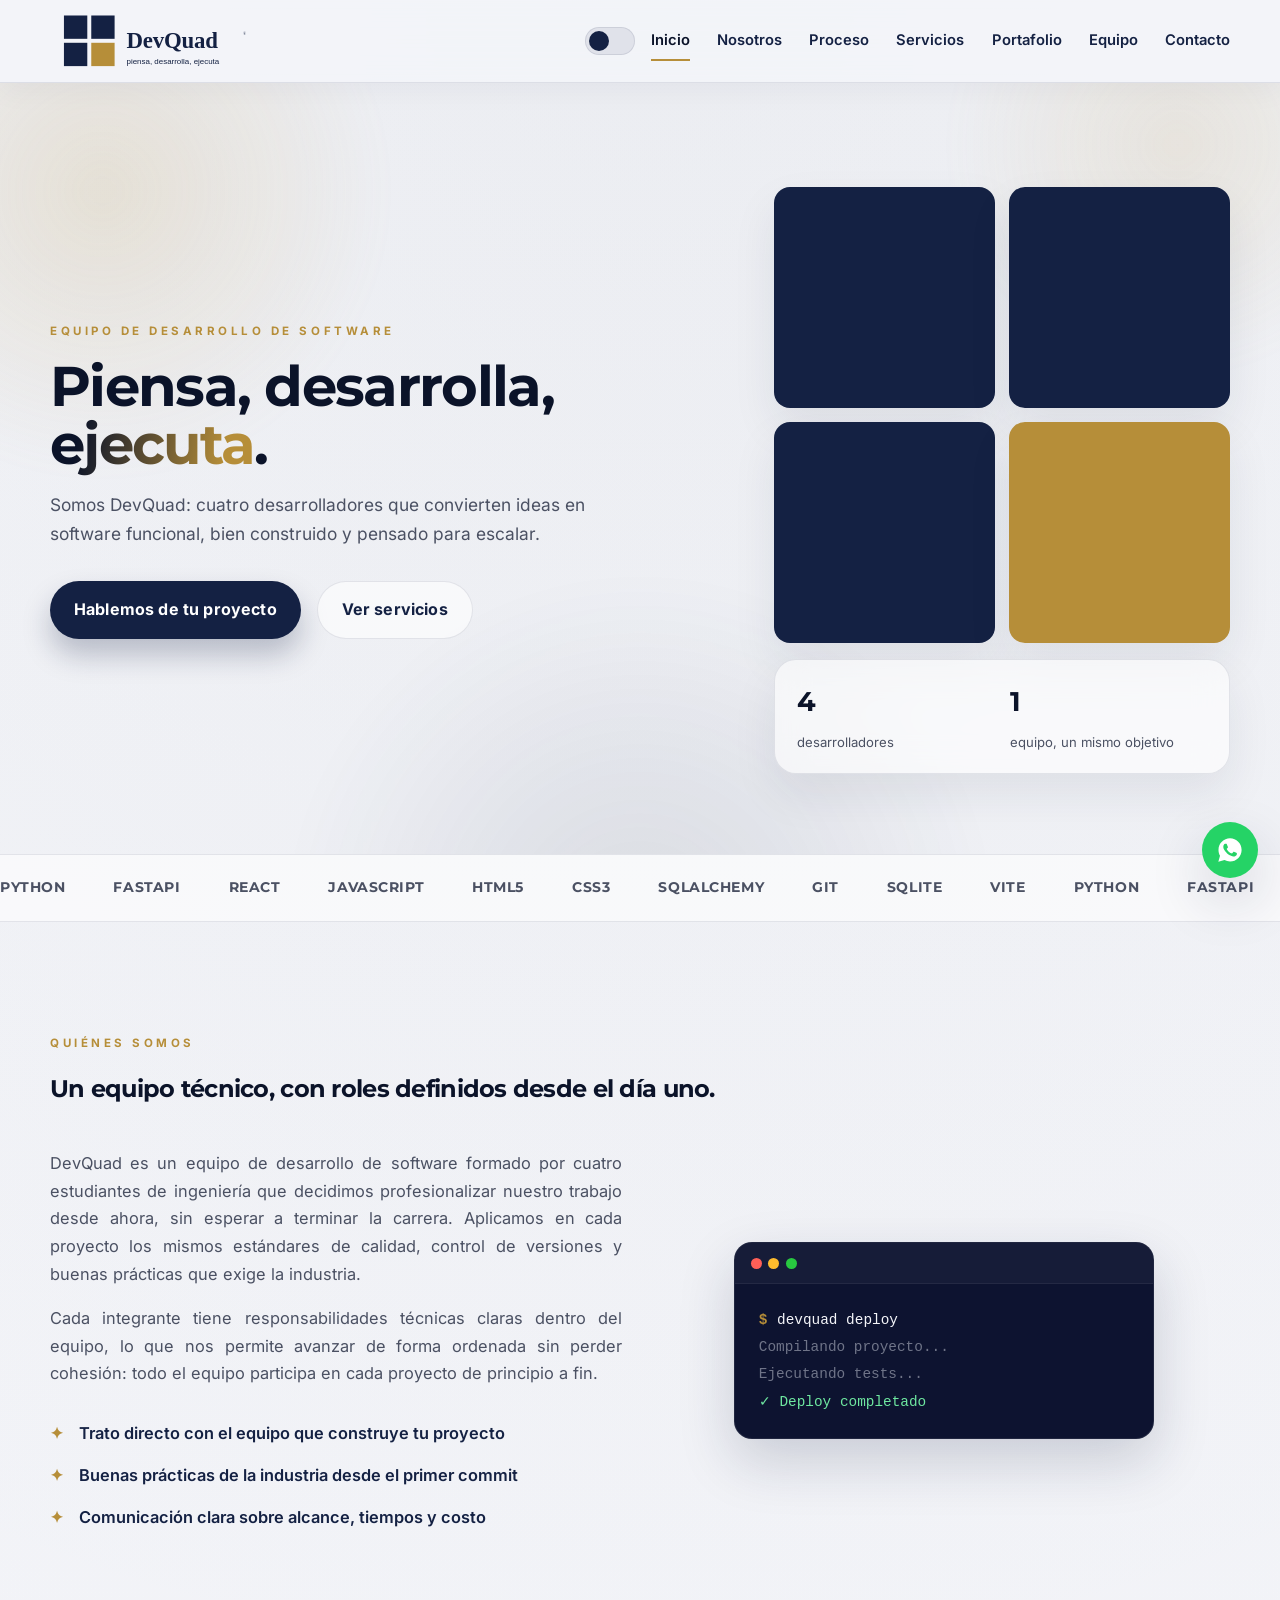
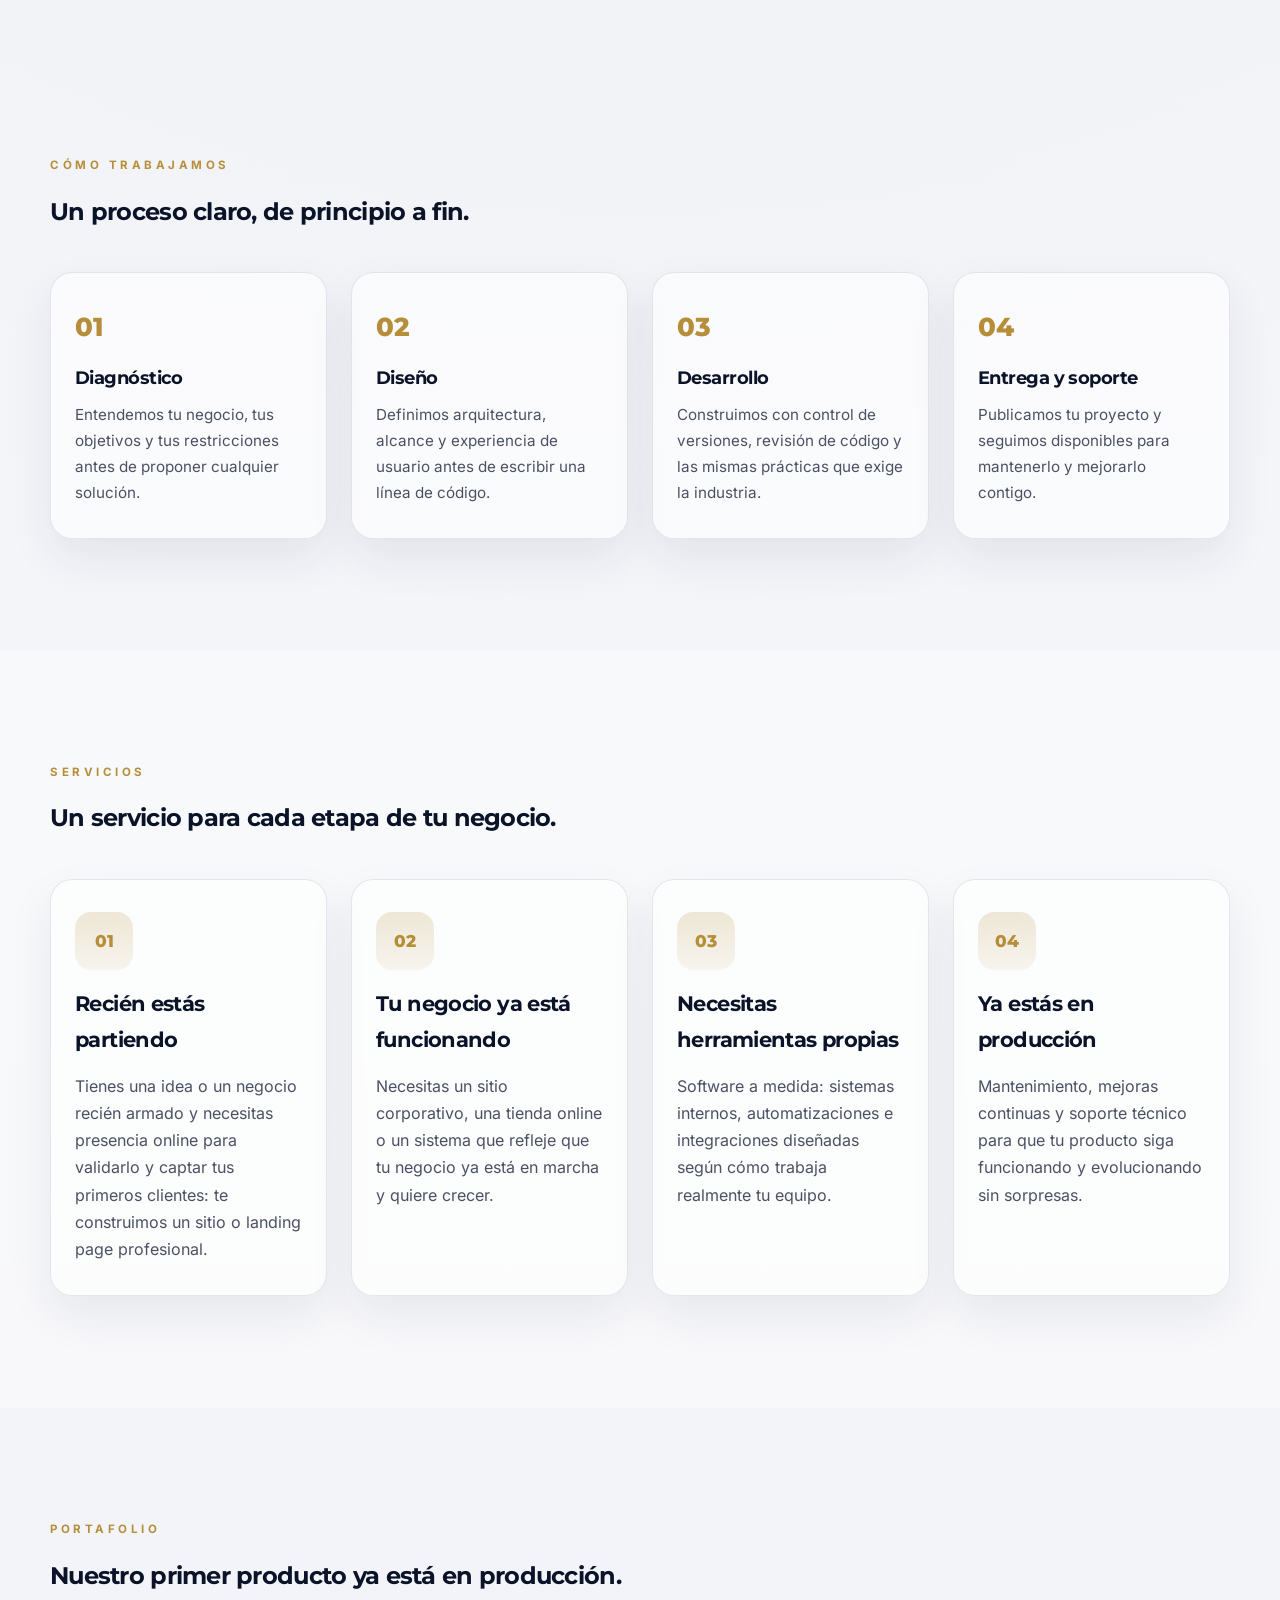
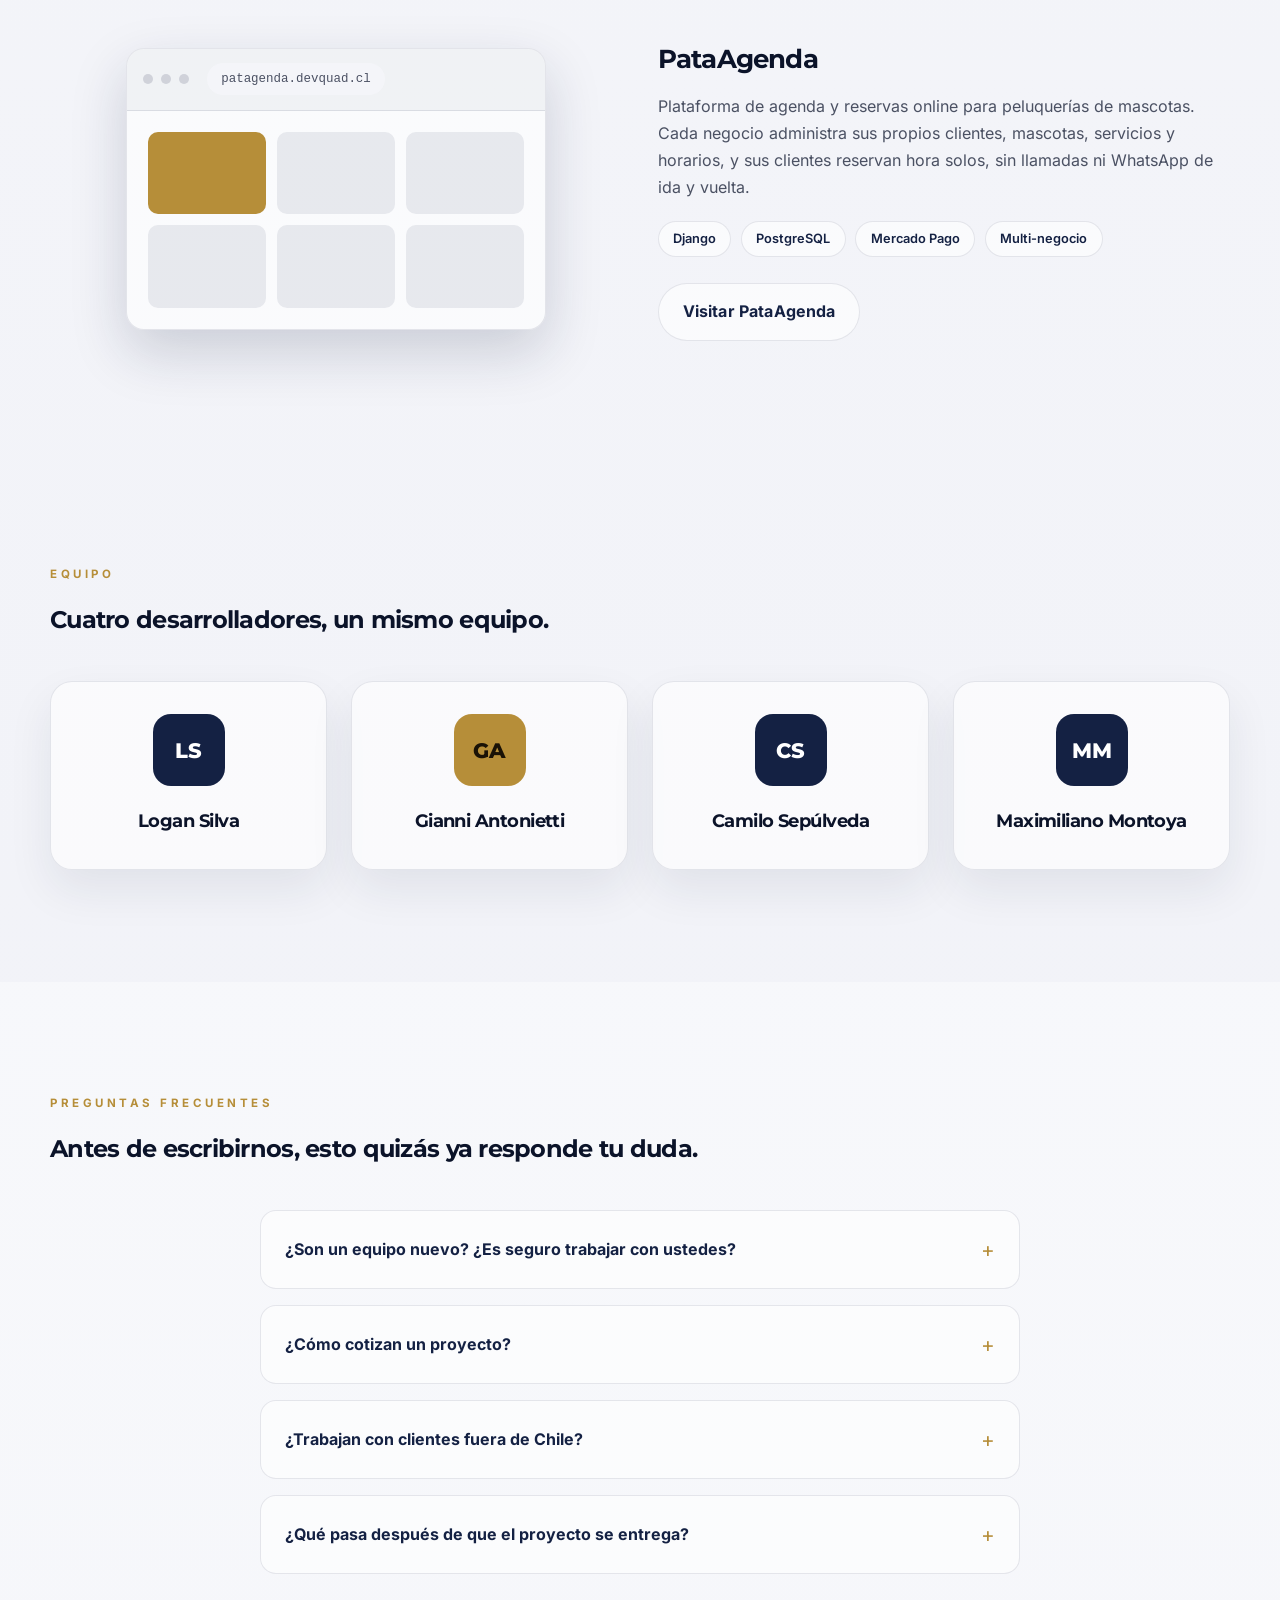
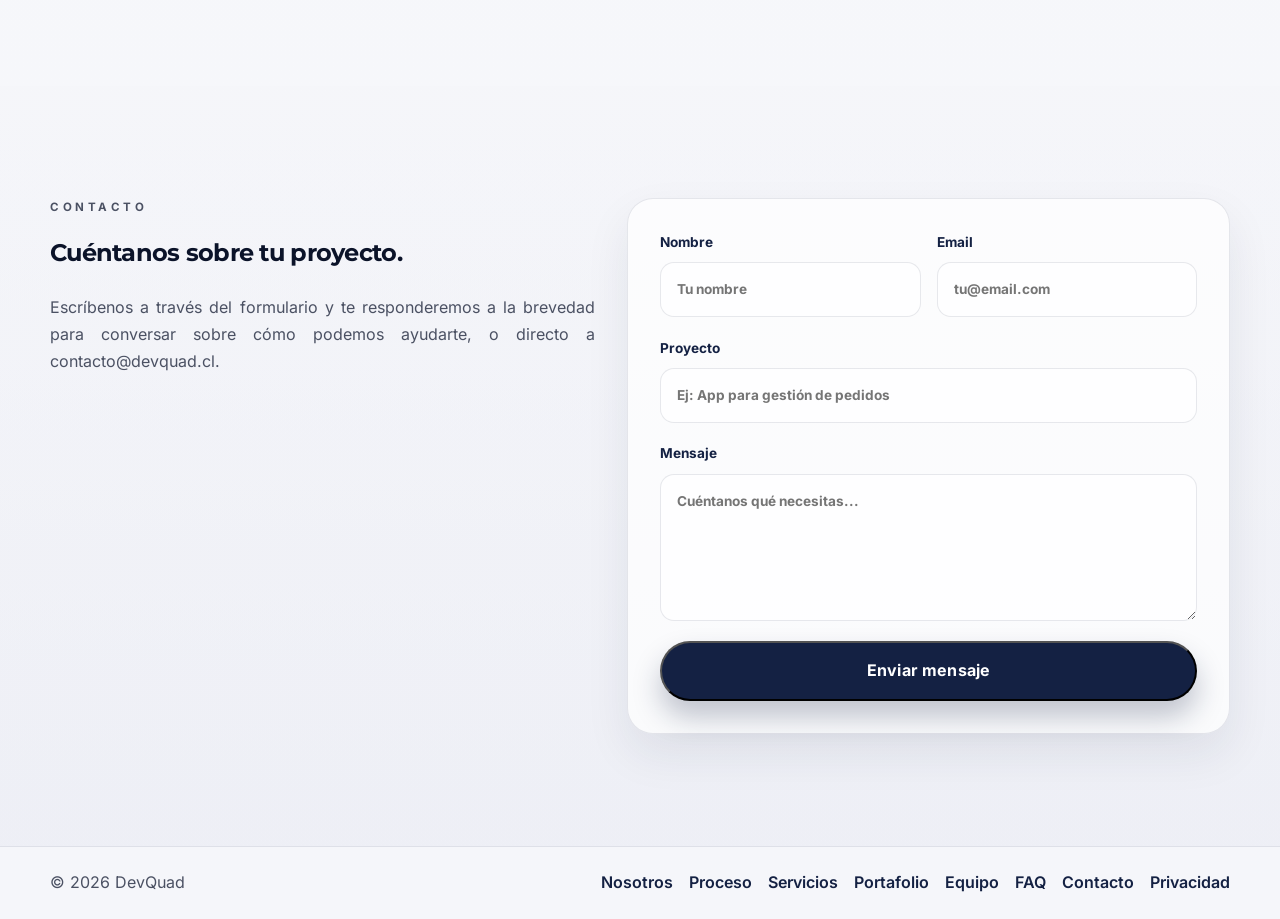
==== commit 626c6a10: "Agregar seccion de Portafolio con PataAgenda Primer proyecto propio del equipo, destacado como prueb" ====
--- a/index.html
+++ b/index.html
@@ -39,7 +39,7 @@
     <link rel="icon" href="./favicon.ico" sizes="any" />
     <link rel="apple-touch-icon" sizes="180x180" href="./img/apple-touch-icon.png" />
     <link rel="manifest" href="./site.webmanifest" />
-    <link rel="stylesheet" href="style.css?v=22" />
+    <link rel="stylesheet" href="style.css?v=23" />
     <script src="script.js?v=16" defer></script>
     <script type="application/ld+json">
       {
@@ -87,6 +87,7 @@
           <a href="#about">Nosotros</a>
           <a href="#process">Proceso</a>
           <a href="#services">Servicios</a>
+          <a href="#portfolio">Portafolio</a>
           <a href="#team">Equipo</a>
           <a href="#contact">Contacto</a>
         </nav>
@@ -294,6 +295,60 @@
         </div>
       </section>
 
+      <section class="section portfolio" id="portfolio">
+        <div class="container section-heading reveal">
+          <p class="kicker">Portafolio</p>
+          <h2>Nuestro primer producto ya está en producción.</h2>
+        </div>
+
+        <div class="container portfolio-grid">
+          <div class="portfolio-visual reveal" aria-hidden="true">
+            <div class="browser-mock">
+              <div class="browser-mock-bar">
+                <span></span>
+                <span></span>
+                <span></span>
+                <div class="browser-mock-url">patagenda.devquad.cl</div>
+              </div>
+              <div class="browser-mock-body">
+                <div class="browser-mock-tile browser-mock-tile-accent"></div>
+                <div class="browser-mock-tile"></div>
+                <div class="browser-mock-tile"></div>
+                <div class="browser-mock-tile"></div>
+                <div class="browser-mock-tile"></div>
+                <div class="browser-mock-tile"></div>
+              </div>
+            </div>
+          </div>
+
+          <div class="portfolio-copy reveal">
+            <h3>PataAgenda</h3>
+            <p>
+              Plataforma de agenda y reservas online para peluquerías de
+              mascotas. Cada negocio administra sus propios clientes,
+              mascotas, servicios y horarios, y sus clientes reservan hora
+              solos, sin llamadas ni WhatsApp de ida y vuelta.
+            </p>
+
+            <ul class="portfolio-tags">
+              <li>Django</li>
+              <li>PostgreSQL</li>
+              <li>Mercado Pago</li>
+              <li>Multi-negocio</li>
+            </ul>
+
+            <a
+              class="btn btn-secondary"
+              href="https://patagenda.devquad.cl"
+              target="_blank"
+              rel="noopener noreferrer"
+            >
+              Visitar PataAgenda
+            </a>
+          </div>
+        </div>
+      </section>
+
       <section class="section team" id="team">
         <div class="container section-heading reveal">
           <p class="kicker">Equipo</p>
@@ -419,6 +474,7 @@
           <a href="#about">Nosotros</a>
           <a href="#process">Proceso</a>
           <a href="#services">Servicios</a>
+          <a href="#portfolio">Portafolio</a>
           <a href="#team">Equipo</a>
           <a href="#faq">FAQ</a>
           <a href="#contact">Contacto</a>
--- a/style.css
+++ b/style.css
@@ -767,6 +767,110 @@
   font-size: 0.95rem;
 }
 
+.portfolio-grid {
+  display: grid;
+  grid-template-columns: 1fr 1fr;
+  gap: 2.2rem;
+  align-items: center;
+}
+
+.portfolio-visual {
+  display: flex;
+  justify-content: center;
+}
+
+.browser-mock {
+  width: min(100%, 420px);
+  border-radius: 18px;
+  overflow: hidden;
+  background: var(--panel);
+  border: 1px solid var(--line);
+  box-shadow: var(--shadow-deep);
+}
+
+.browser-mock-bar {
+  display: flex;
+  align-items: center;
+  gap: 0.5rem;
+  padding: 0.9rem 1rem;
+  background: rgba(20, 33, 67, 0.04);
+  border-bottom: 1px solid var(--line);
+}
+
+[data-theme="dark"] .browser-mock-bar {
+  background: rgba(255, 255, 255, 0.04);
+}
+
+.browser-mock-bar span {
+  width: 10px;
+  height: 10px;
+  border-radius: 50%;
+  background: rgba(20, 33, 67, 0.15);
+}
+
+[data-theme="dark"] .browser-mock-bar span {
+  background: rgba(255, 255, 255, 0.15);
+}
+
+.browser-mock-url {
+  margin-left: 0.6rem;
+  padding: 0.35rem 0.9rem;
+  border-radius: 999px;
+  background: var(--bg);
+  color: var(--muted);
+  font-size: 0.78rem;
+  font-family: "SFMono-Regular", Consolas, "Liberation Mono", Menlo, monospace;
+}
+
+.browser-mock-body {
+  display: grid;
+  grid-template-columns: repeat(3, 1fr);
+  gap: 0.7rem;
+  padding: 1.3rem;
+}
+
+.browser-mock-tile {
+  aspect-ratio: 1 / 0.7;
+  border-radius: 10px;
+  background: rgba(20, 33, 67, 0.08);
+}
+
+[data-theme="dark"] .browser-mock-tile {
+  background: rgba(255, 255, 255, 0.06);
+}
+
+.browser-mock-tile-accent {
+  background: var(--accent);
+}
+
+.portfolio-copy h3 {
+  font-size: 1.6rem;
+  margin-bottom: 0.8rem;
+}
+
+.portfolio-copy p {
+  color: var(--muted);
+}
+
+.portfolio-tags {
+  list-style: none;
+  display: flex;
+  flex-wrap: wrap;
+  gap: 0.6rem;
+  padding: 0;
+  margin: 1.2rem 0 1.6rem;
+}
+
+.portfolio-tags li {
+  padding: 0.4rem 0.9rem;
+  border-radius: 999px;
+  background: var(--panel);
+  border: 1px solid var(--line);
+  font-size: 0.8rem;
+  font-weight: 600;
+  color: var(--primary);
+}
+
 .services {
   background: rgba(255, 255, 255, 0.35);
 }
@@ -1230,6 +1334,7 @@
 @media (max-width: 900px) {
   .hero-grid,
   .about-grid,
+  .portfolio-grid,
   .contact-wrap {
     grid-template-columns: 1fr;
   }
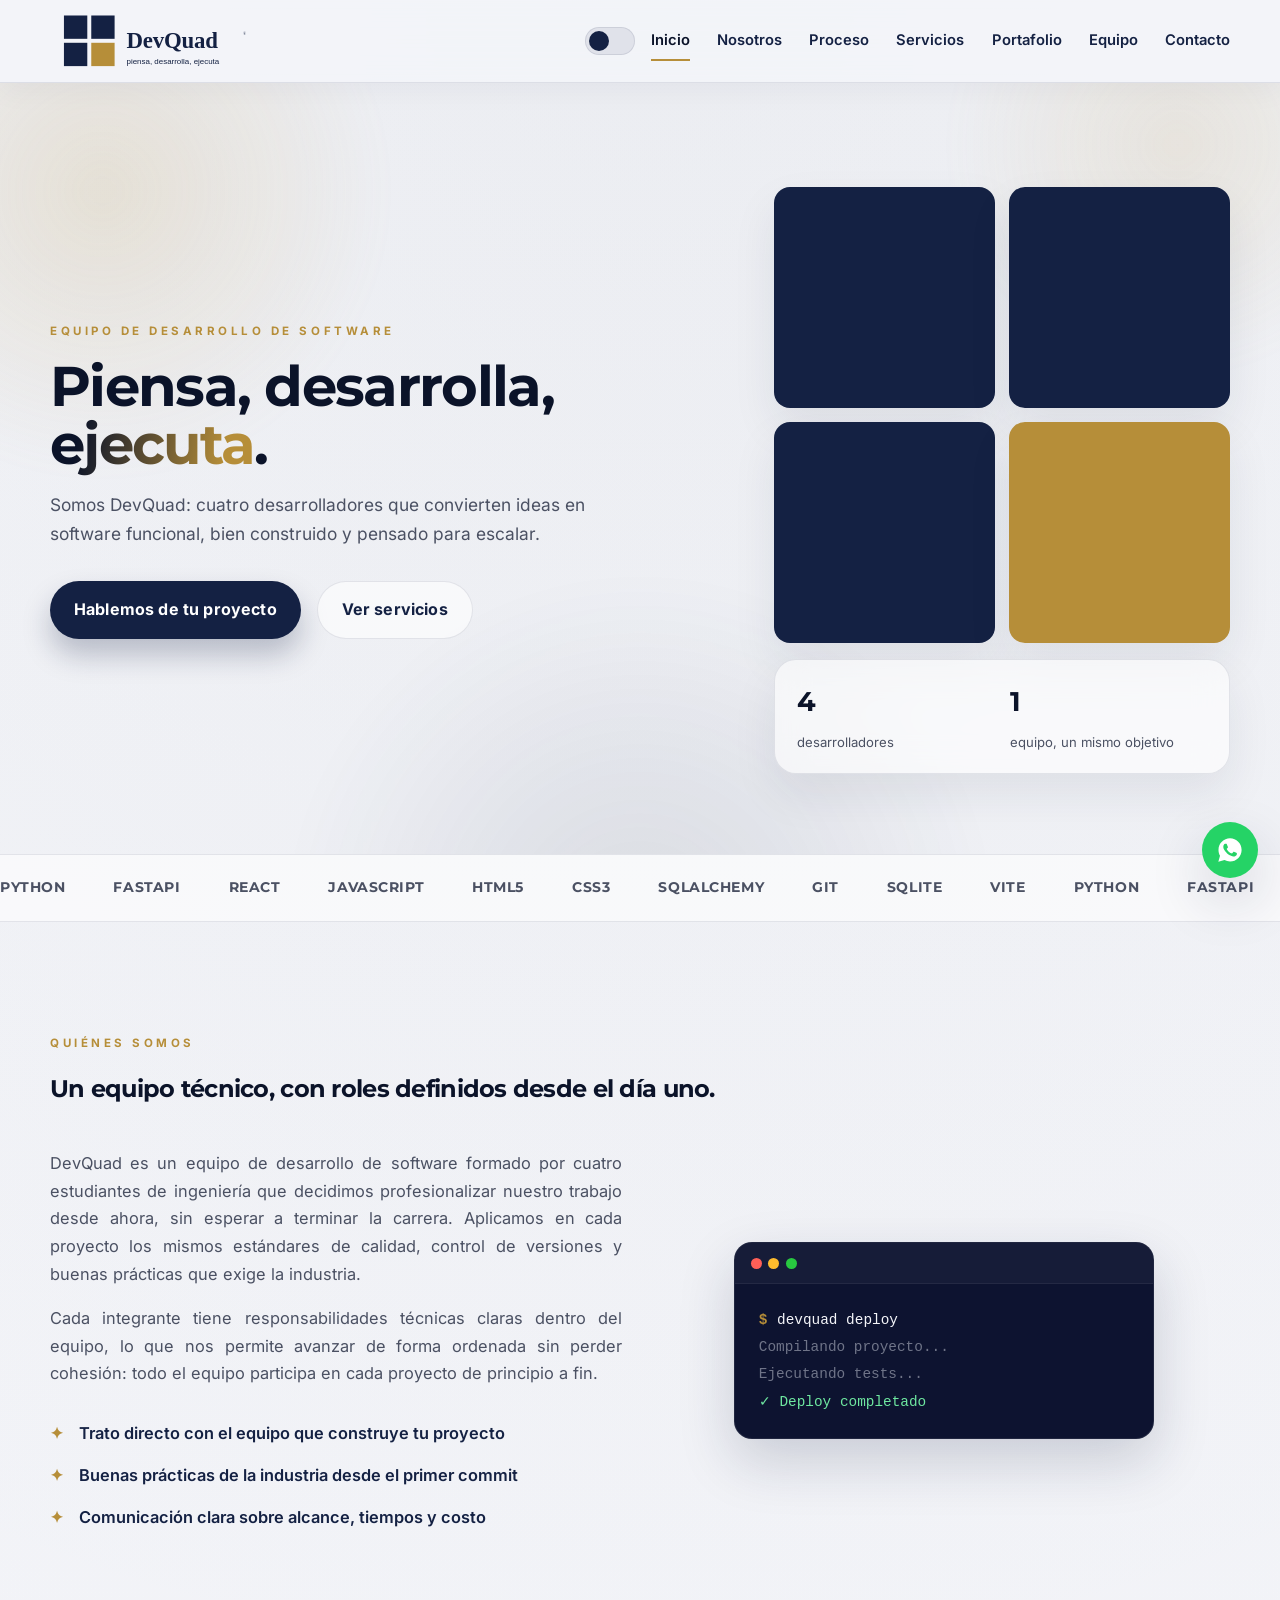
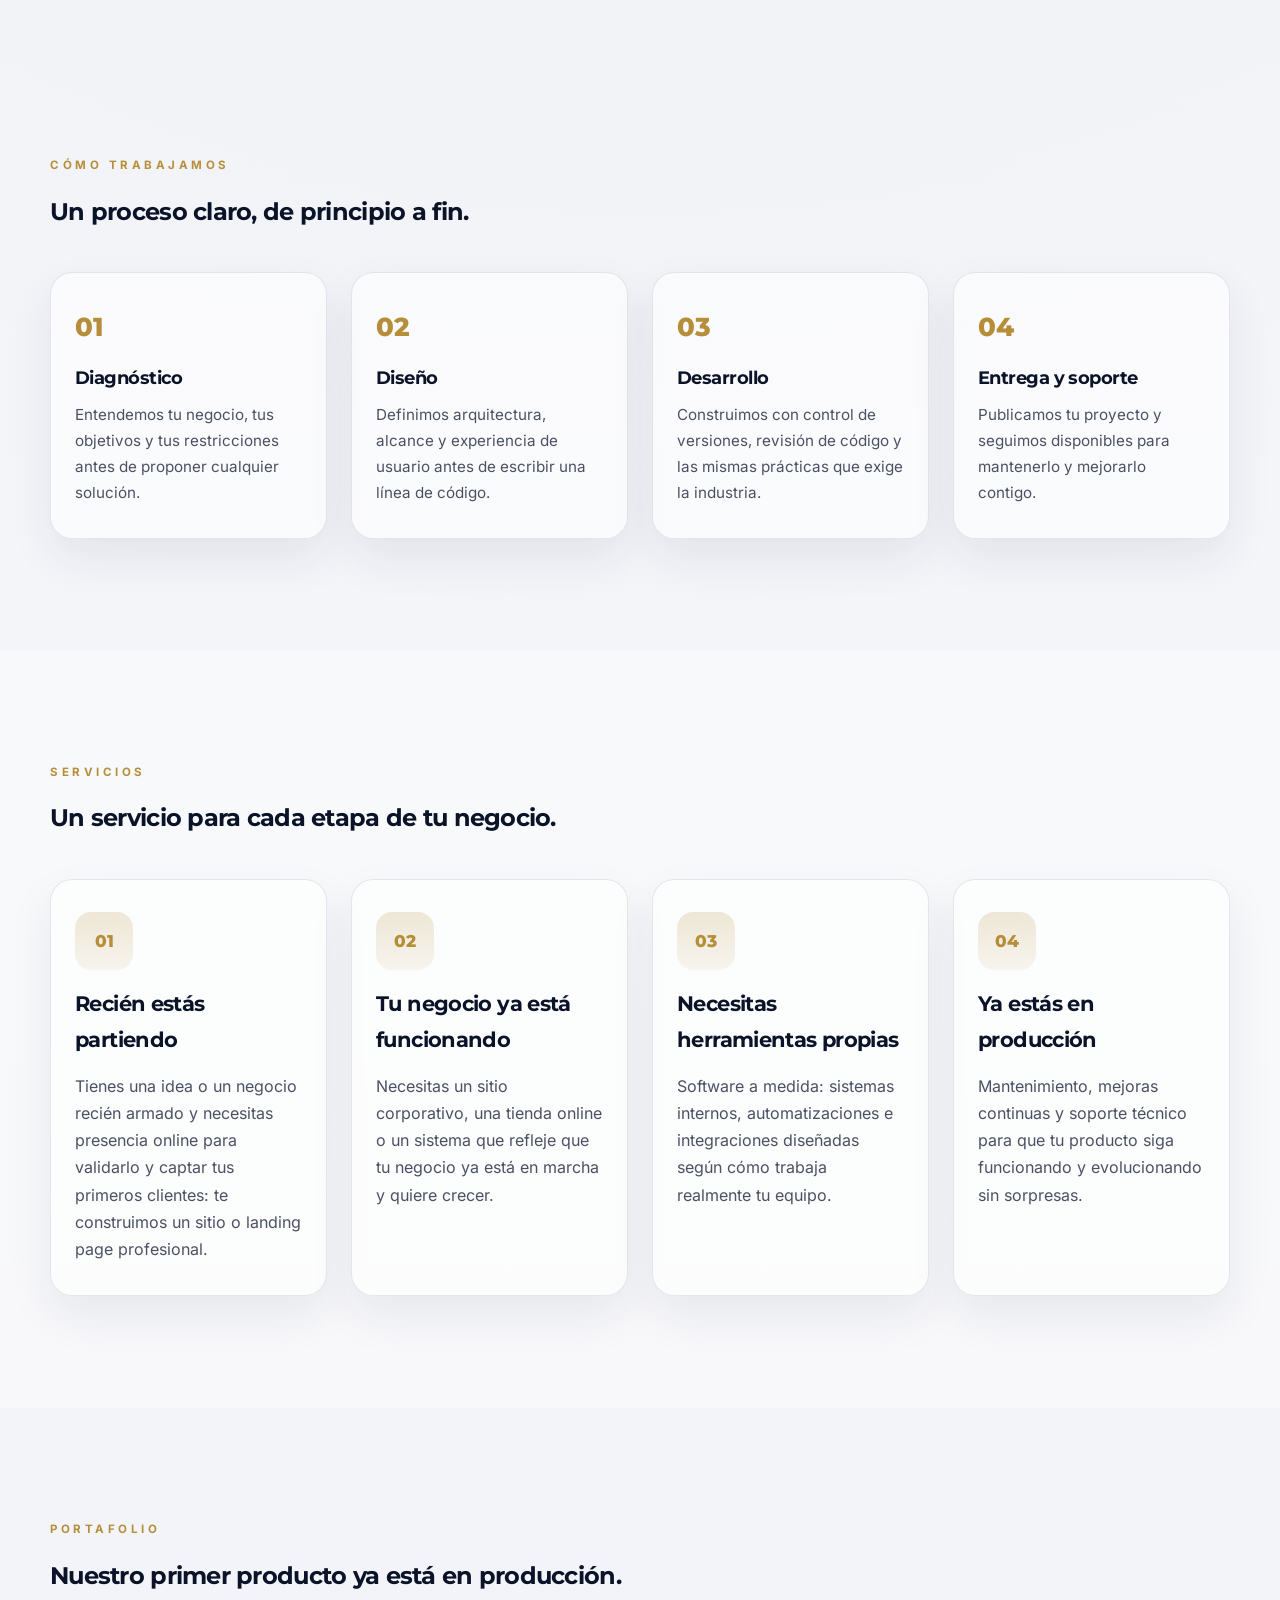
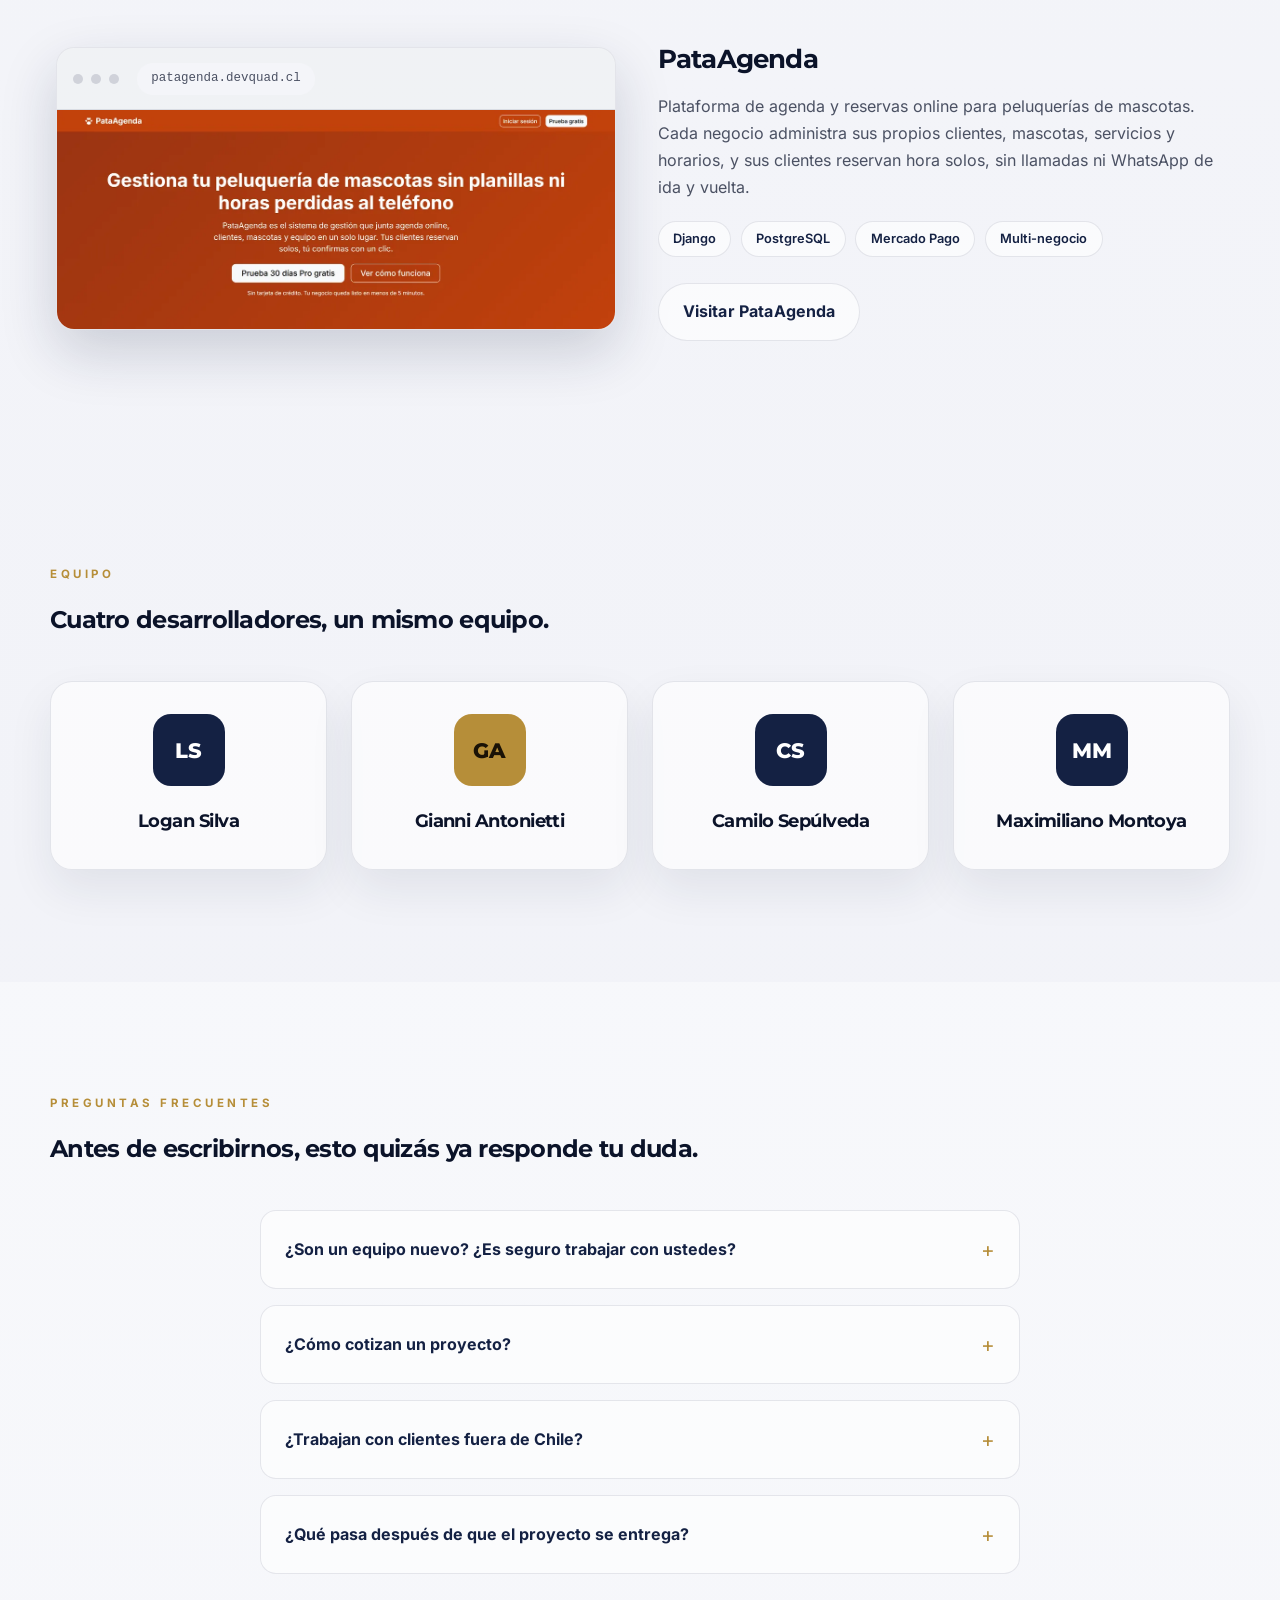
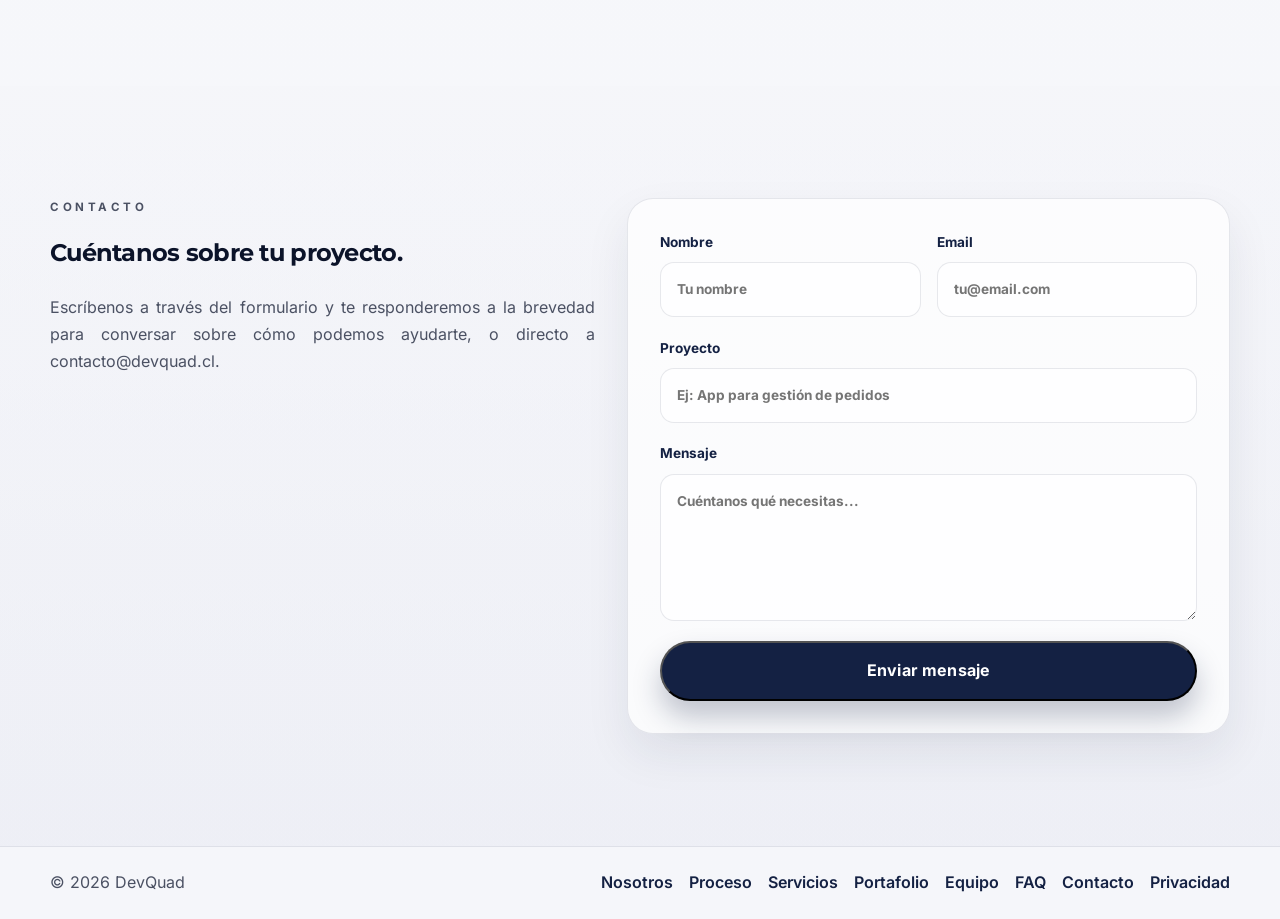
==== commit 74d03ed0: "Reemplazar mockup del Portafolio con captura real de PataAgenda Captura tomada del hero de patagenda" ====
--- a/index.html
+++ b/index.html
@@ -39,7 +39,7 @@
     <link rel="icon" href="./favicon.ico" sizes="any" />
     <link rel="apple-touch-icon" sizes="180x180" href="./img/apple-touch-icon.png" />
     <link rel="manifest" href="./site.webmanifest" />
-    <link rel="stylesheet" href="style.css?v=23" />
+    <link rel="stylesheet" href="style.css?v=24" />
     <script src="script.js?v=16" defer></script>
     <script type="application/ld+json">
       {
@@ -302,7 +302,7 @@
         </div>
 
         <div class="container portfolio-grid">
-          <div class="portfolio-visual reveal" aria-hidden="true">
+          <div class="portfolio-visual reveal">
             <div class="browser-mock">
               <div class="browser-mock-bar">
                 <span></span>
@@ -310,14 +310,14 @@
                 <span></span>
                 <div class="browser-mock-url">patagenda.devquad.cl</div>
               </div>
-              <div class="browser-mock-body">
-                <div class="browser-mock-tile browser-mock-tile-accent"></div>
-                <div class="browser-mock-tile"></div>
-                <div class="browser-mock-tile"></div>
-                <div class="browser-mock-tile"></div>
-                <div class="browser-mock-tile"></div>
-                <div class="browser-mock-tile"></div>
-              </div>
+              <img
+                class="browser-mock-shot"
+                src="./img/pataagenda-hero.webp"
+                alt="Página de inicio de PataAgenda, plataforma de agenda para peluquerías de mascotas"
+                loading="lazy"
+                width="1200"
+                height="471"
+              />
             </div>
           </div>
 
--- a/style.css
+++ b/style.css
@@ -780,7 +780,7 @@
 }
 
 .browser-mock {
-  width: min(100%, 420px);
+  width: min(100%, 560px);
   border-radius: 18px;
   overflow: hidden;
   background: var(--panel);
@@ -822,25 +822,10 @@
   font-family: "SFMono-Regular", Consolas, "Liberation Mono", Menlo, monospace;
 }
 
-.browser-mock-body {
-  display: grid;
-  grid-template-columns: repeat(3, 1fr);
-  gap: 0.7rem;
-  padding: 1.3rem;
-}
-
-.browser-mock-tile {
-  aspect-ratio: 1 / 0.7;
-  border-radius: 10px;
-  background: rgba(20, 33, 67, 0.08);
-}
-
-[data-theme="dark"] .browser-mock-tile {
-  background: rgba(255, 255, 255, 0.06);
-}
-
-.browser-mock-tile-accent {
-  background: var(--accent);
+.browser-mock-shot {
+  display: block;
+  width: 100%;
+  height: auto;
 }
 
 .portfolio-copy h3 {
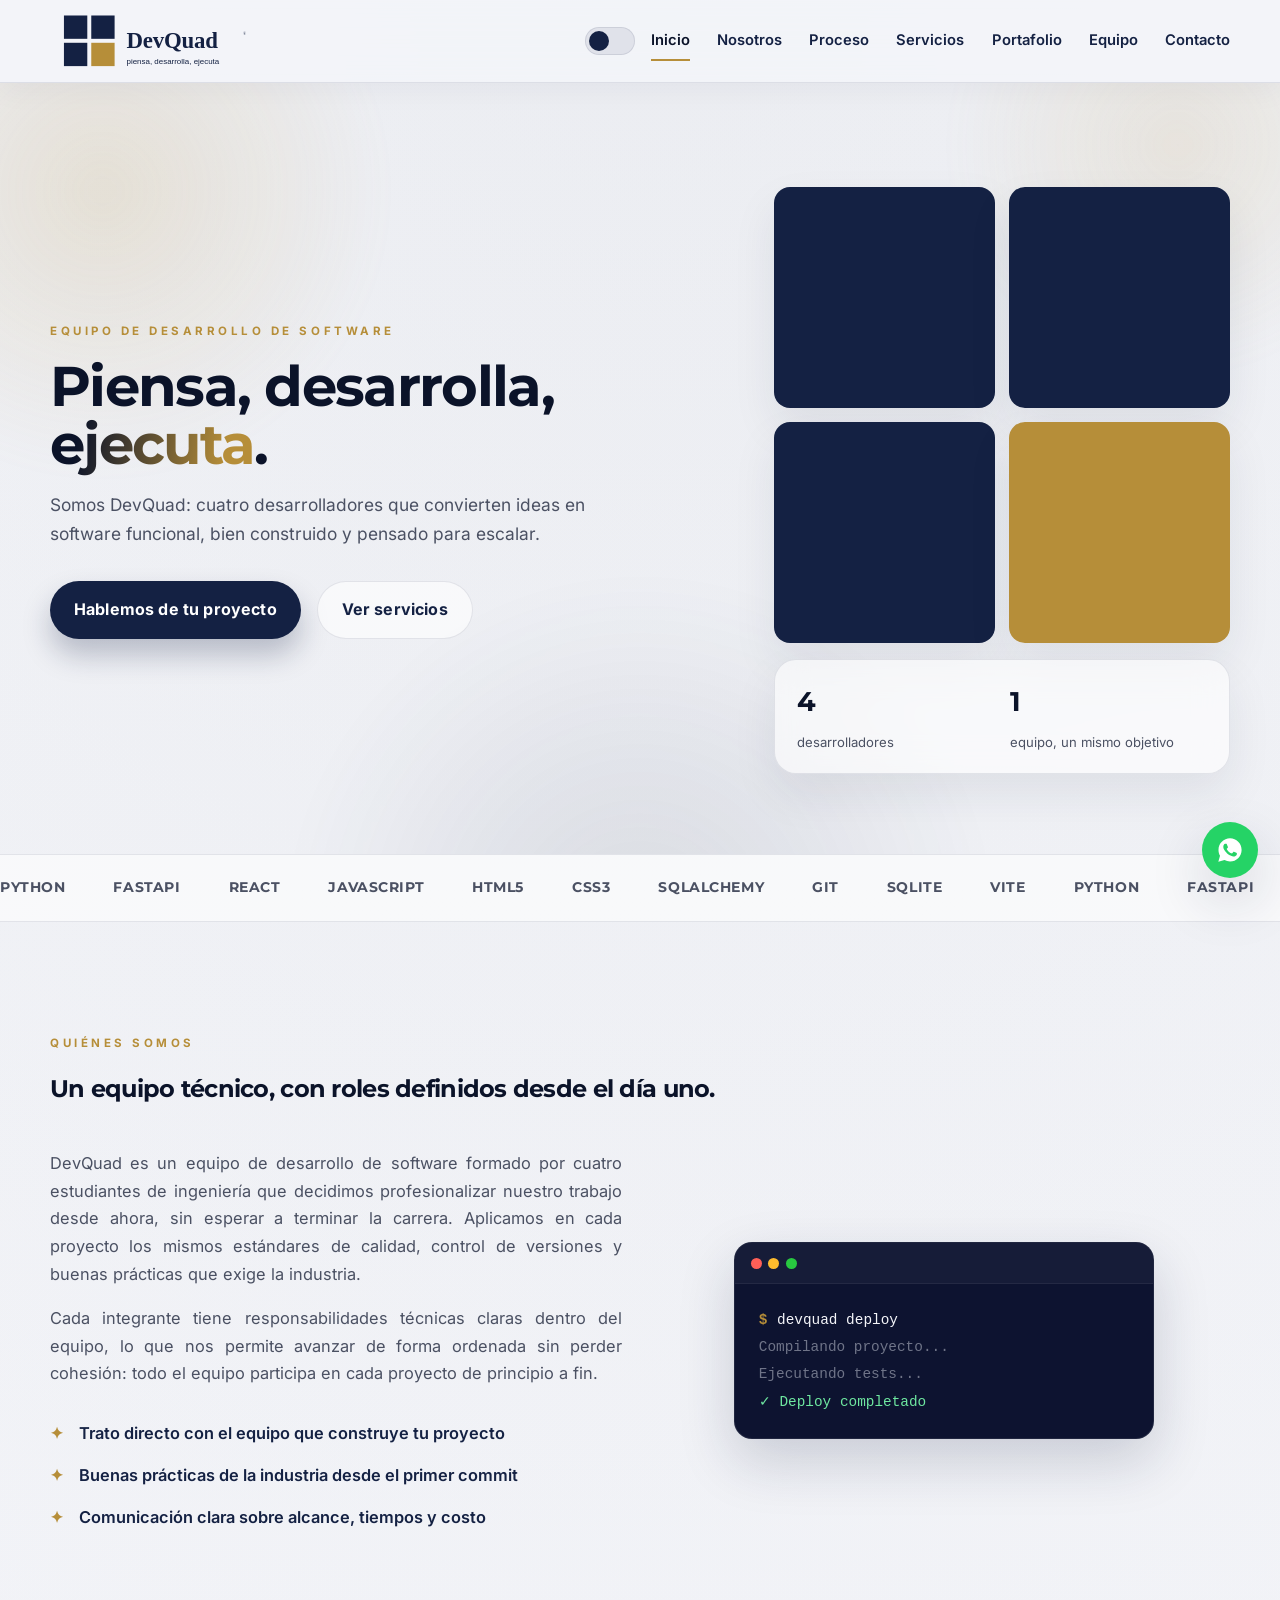
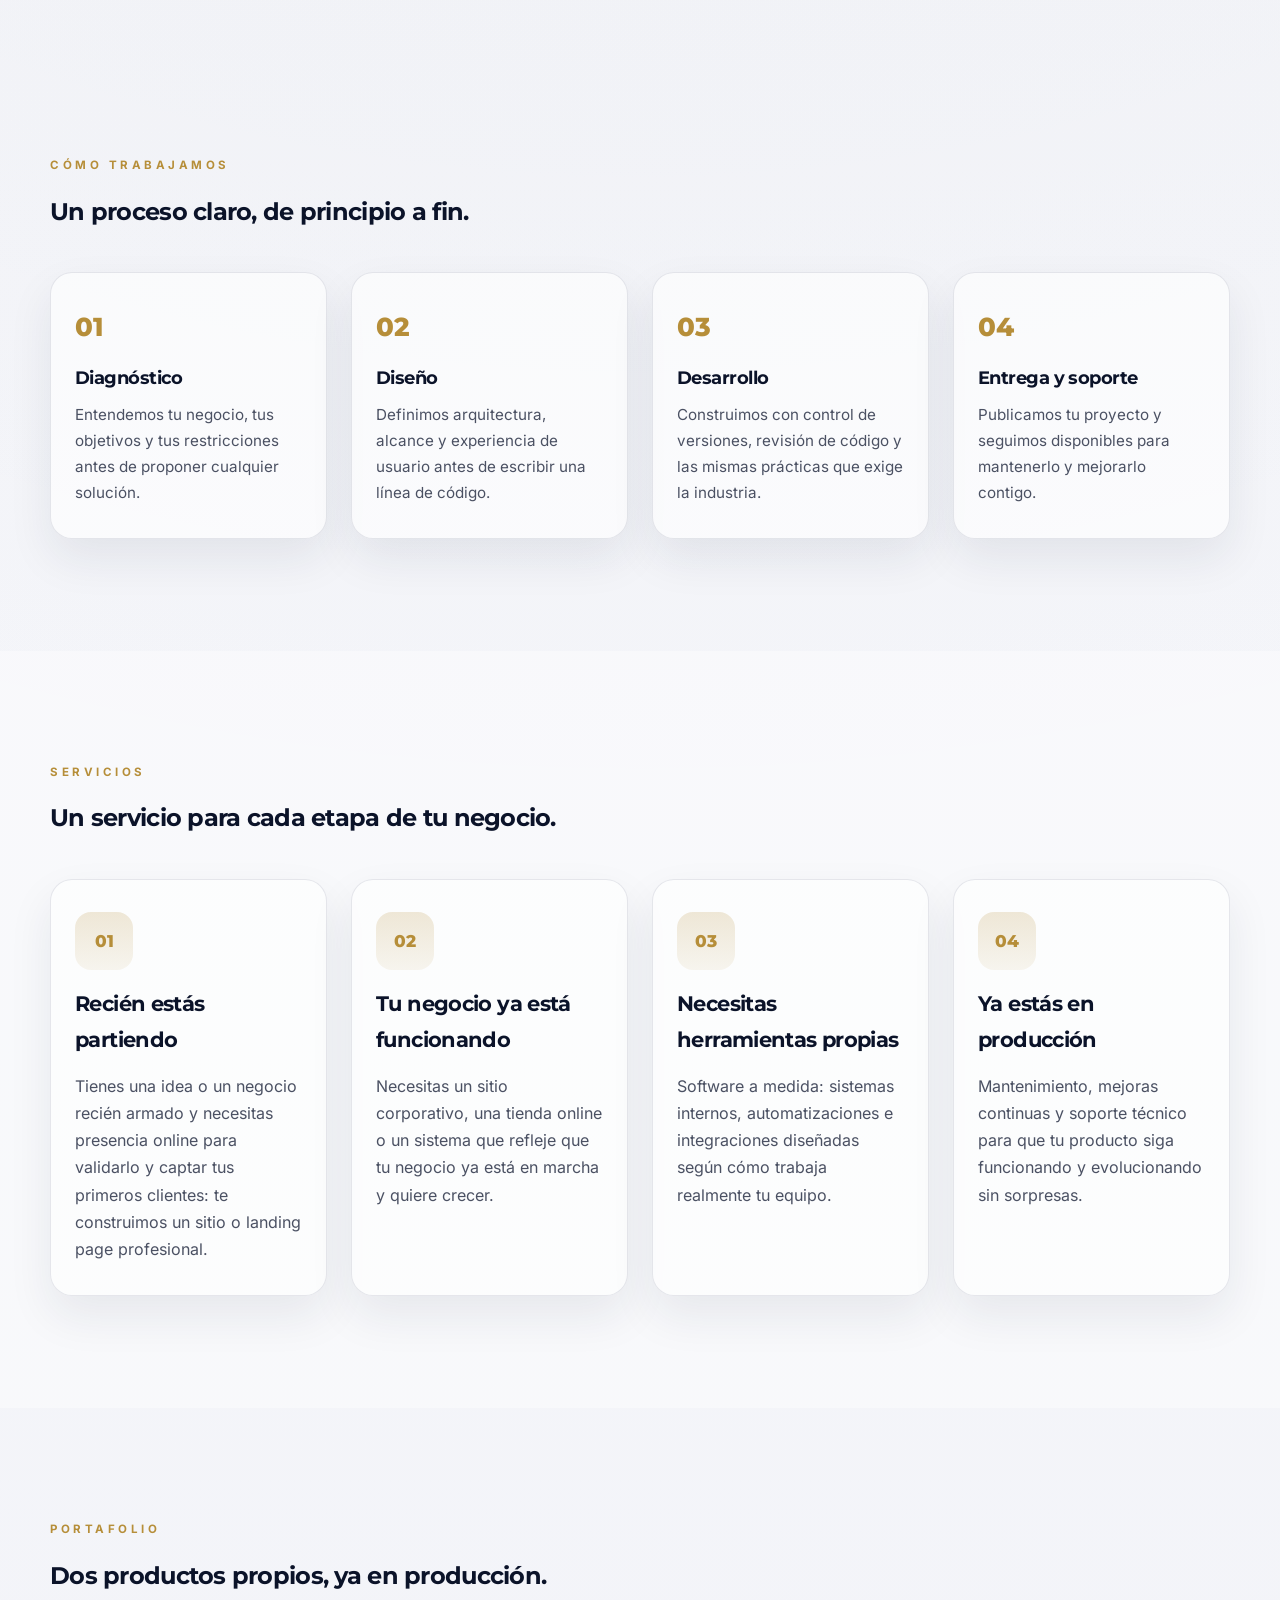
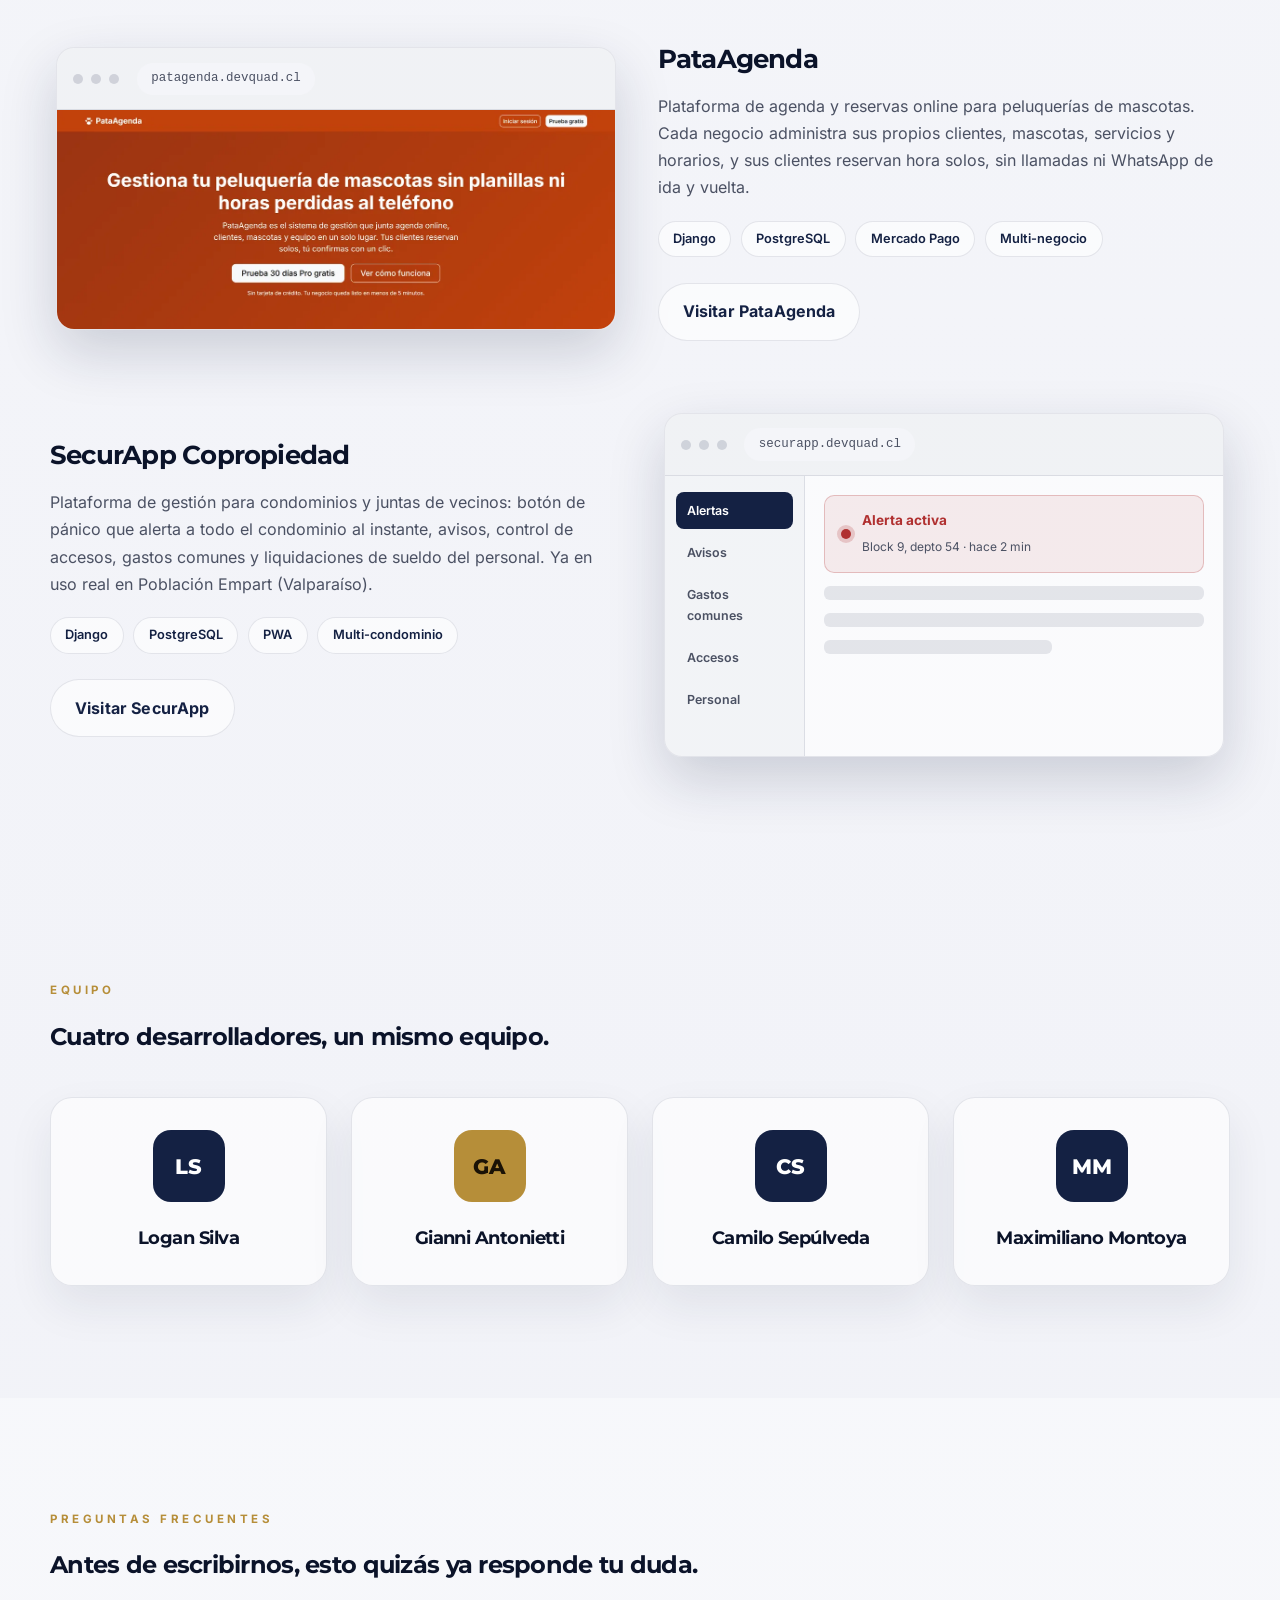
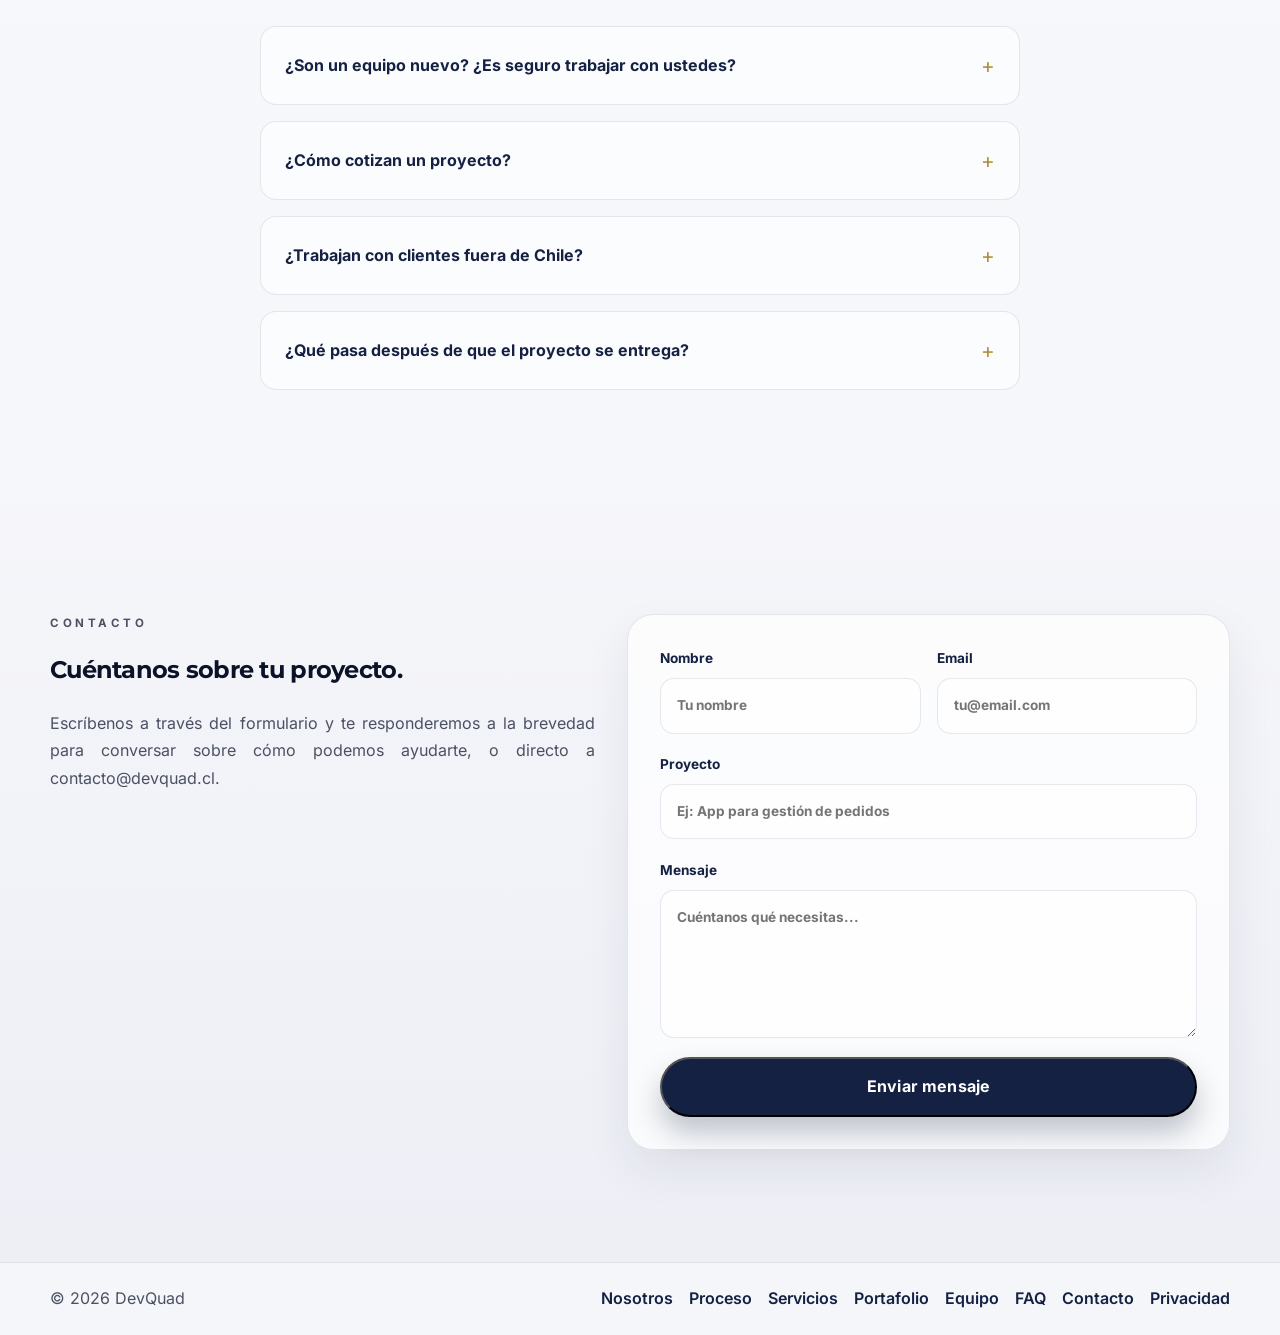
==== commit 36ab69d7: "Agregar SecurApp Copropiedad al portafolio Segundo producto SaaS de DevQuad, ya en producción con cl" ====
--- a/index.html
+++ b/index.html
@@ -39,7 +39,7 @@
     <link rel="icon" href="./favicon.ico" sizes="any" />
     <link rel="apple-touch-icon" sizes="180x180" href="./img/apple-touch-icon.png" />
     <link rel="manifest" href="./site.webmanifest" />
-    <link rel="stylesheet" href="style.css?v=24" />
+    <link rel="stylesheet" href="style.css?v=25" />
     <script src="script.js?v=16" defer></script>
     <script type="application/ld+json">
       {
@@ -298,53 +298,116 @@
       <section class="section portfolio" id="portfolio">
         <div class="container section-heading reveal">
           <p class="kicker">Portafolio</p>
-          <h2>Nuestro primer producto ya está en producción.</h2>
-        </div>
-
-        <div class="container portfolio-grid">
-          <div class="portfolio-visual reveal">
-            <div class="browser-mock">
-              <div class="browser-mock-bar">
-                <span></span>
-                <span></span>
-                <span></span>
-                <div class="browser-mock-url">patagenda.devquad.cl</div>
+          <h2>Dos productos propios, ya en producción.</h2>
+        </div>
+
+        <div class="container portfolio-list">
+          <div class="portfolio-grid">
+            <div class="portfolio-visual reveal">
+              <div class="browser-mock">
+                <div class="browser-mock-bar">
+                  <span></span>
+                  <span></span>
+                  <span></span>
+                  <div class="browser-mock-url">patagenda.devquad.cl</div>
+                </div>
+                <img
+                  class="browser-mock-shot"
+                  src="./img/pataagenda-hero.webp"
+                  alt="Página de inicio de PataAgenda, plataforma de agenda para peluquerías de mascotas"
+                  loading="lazy"
+                  width="1200"
+                  height="471"
+                />
               </div>
-              <img
-                class="browser-mock-shot"
-                src="./img/pataagenda-hero.webp"
-                alt="Página de inicio de PataAgenda, plataforma de agenda para peluquerías de mascotas"
-                loading="lazy"
-                width="1200"
-                height="471"
-              />
-            </div>
-          </div>
-
-          <div class="portfolio-copy reveal">
-            <h3>PataAgenda</h3>
-            <p>
-              Plataforma de agenda y reservas online para peluquerías de
-              mascotas. Cada negocio administra sus propios clientes,
-              mascotas, servicios y horarios, y sus clientes reservan hora
-              solos, sin llamadas ni WhatsApp de ida y vuelta.
-            </p>
-
-            <ul class="portfolio-tags">
-              <li>Django</li>
-              <li>PostgreSQL</li>
-              <li>Mercado Pago</li>
-              <li>Multi-negocio</li>
-            </ul>
-
-            <a
-              class="btn btn-secondary"
-              href="https://patagenda.devquad.cl"
-              target="_blank"
-              rel="noopener noreferrer"
-            >
-              Visitar PataAgenda
-            </a>
+            </div>
+
+            <div class="portfolio-copy reveal">
+              <h3>PataAgenda</h3>
+              <p>
+                Plataforma de agenda y reservas online para peluquerías de
+                mascotas. Cada negocio administra sus propios clientes,
+                mascotas, servicios y horarios, y sus clientes reservan hora
+                solos, sin llamadas ni WhatsApp de ida y vuelta.
+              </p>
+
+              <ul class="portfolio-tags">
+                <li>Django</li>
+                <li>PostgreSQL</li>
+                <li>Mercado Pago</li>
+                <li>Multi-negocio</li>
+              </ul>
+
+              <a
+                class="btn btn-secondary"
+                href="https://patagenda.devquad.cl"
+                target="_blank"
+                rel="noopener noreferrer"
+              >
+                Visitar PataAgenda
+              </a>
+            </div>
+          </div>
+
+          <div class="portfolio-grid">
+            <div class="portfolio-copy reveal">
+              <h3>SecurApp Copropiedad</h3>
+              <p>
+                Plataforma de gestión para condominios y juntas de vecinos:
+                botón de pánico que alerta a todo el condominio al instante,
+                avisos, control de accesos, gastos comunes y liquidaciones de
+                sueldo del personal. Ya en uso real en Población Empart
+                (Valparaíso).
+              </p>
+
+              <ul class="portfolio-tags">
+                <li>Django</li>
+                <li>PostgreSQL</li>
+                <li>PWA</li>
+                <li>Multi-condominio</li>
+              </ul>
+
+              <a
+                class="btn btn-secondary"
+                href="https://securapp.devquad.cl"
+                target="_blank"
+                rel="noopener noreferrer"
+              >
+                Visitar SecurApp
+              </a>
+            </div>
+
+            <div class="portfolio-visual reveal">
+              <div class="browser-mock">
+                <div class="browser-mock-bar">
+                  <span></span>
+                  <span></span>
+                  <span></span>
+                  <div class="browser-mock-url">securapp.devquad.cl</div>
+                </div>
+                <div class="panel-mock" aria-hidden="true">
+                  <div class="panel-mock-sidebar">
+                    <div class="panel-mock-link active">Alertas</div>
+                    <div class="panel-mock-link">Avisos</div>
+                    <div class="panel-mock-link">Gastos comunes</div>
+                    <div class="panel-mock-link">Accesos</div>
+                    <div class="panel-mock-link">Personal</div>
+                  </div>
+                  <div class="panel-mock-main">
+                    <div class="panel-mock-alert">
+                      <span class="panel-mock-alert-dot"></span>
+                      <div>
+                        <strong>Alerta activa</strong>
+                        <span>Block 9, depto 54 · hace 2 min</span>
+                      </div>
+                    </div>
+                    <div class="panel-mock-row"></div>
+                    <div class="panel-mock-row"></div>
+                    <div class="panel-mock-row short"></div>
+                  </div>
+                </div>
+              </div>
+            </div>
           </div>
         </div>
       </section>
--- a/style.css
+++ b/style.css
@@ -767,11 +767,96 @@
   font-size: 0.95rem;
 }
 
+.portfolio-list {
+  display: flex;
+  flex-direction: column;
+  gap: 4.5rem;
+}
+
 .portfolio-grid {
   display: grid;
   grid-template-columns: 1fr 1fr;
   gap: 2.2rem;
   align-items: center;
+}
+
+.panel-mock {
+  display: grid;
+  grid-template-columns: 140px 1fr;
+  min-height: 280px;
+}
+
+.panel-mock-sidebar {
+  display: flex;
+  flex-direction: column;
+  gap: 0.3rem;
+  padding: 1rem 0.7rem;
+  background: rgba(20, 33, 67, 0.03);
+  border-right: 1px solid var(--line);
+}
+
+[data-theme="dark"] .panel-mock-sidebar {
+  background: rgba(255, 255, 255, 0.03);
+}
+
+.panel-mock-link {
+  padding: 0.5rem 0.7rem;
+  border-radius: 8px;
+  font-size: 0.78rem;
+  font-weight: 600;
+  color: var(--muted);
+}
+
+.panel-mock-link.active {
+  background: var(--primary);
+  color: #fff;
+}
+
+.panel-mock-main {
+  display: flex;
+  flex-direction: column;
+  gap: 0.8rem;
+  padding: 1.2rem;
+}
+
+.panel-mock-alert {
+  display: flex;
+  align-items: center;
+  gap: 0.7rem;
+  padding: 0.8rem 1rem;
+  border-radius: 10px;
+  background: rgba(176, 48, 48, 0.08);
+  border: 1px solid rgba(176, 48, 48, 0.25);
+}
+
+.panel-mock-alert strong {
+  display: block;
+  font-size: 0.85rem;
+  color: #b03030;
+}
+
+.panel-mock-alert span {
+  font-size: 0.75rem;
+  color: var(--muted);
+}
+
+.panel-mock-alert-dot {
+  width: 10px;
+  height: 10px;
+  flex: none;
+  border-radius: 50%;
+  background: #b03030;
+  box-shadow: 0 0 0 4px rgba(176, 48, 48, 0.2);
+}
+
+.panel-mock-row {
+  height: 14px;
+  border-radius: 6px;
+  background: var(--line);
+}
+
+.panel-mock-row.short {
+  width: 60%;
 }
 
 .portfolio-visual {
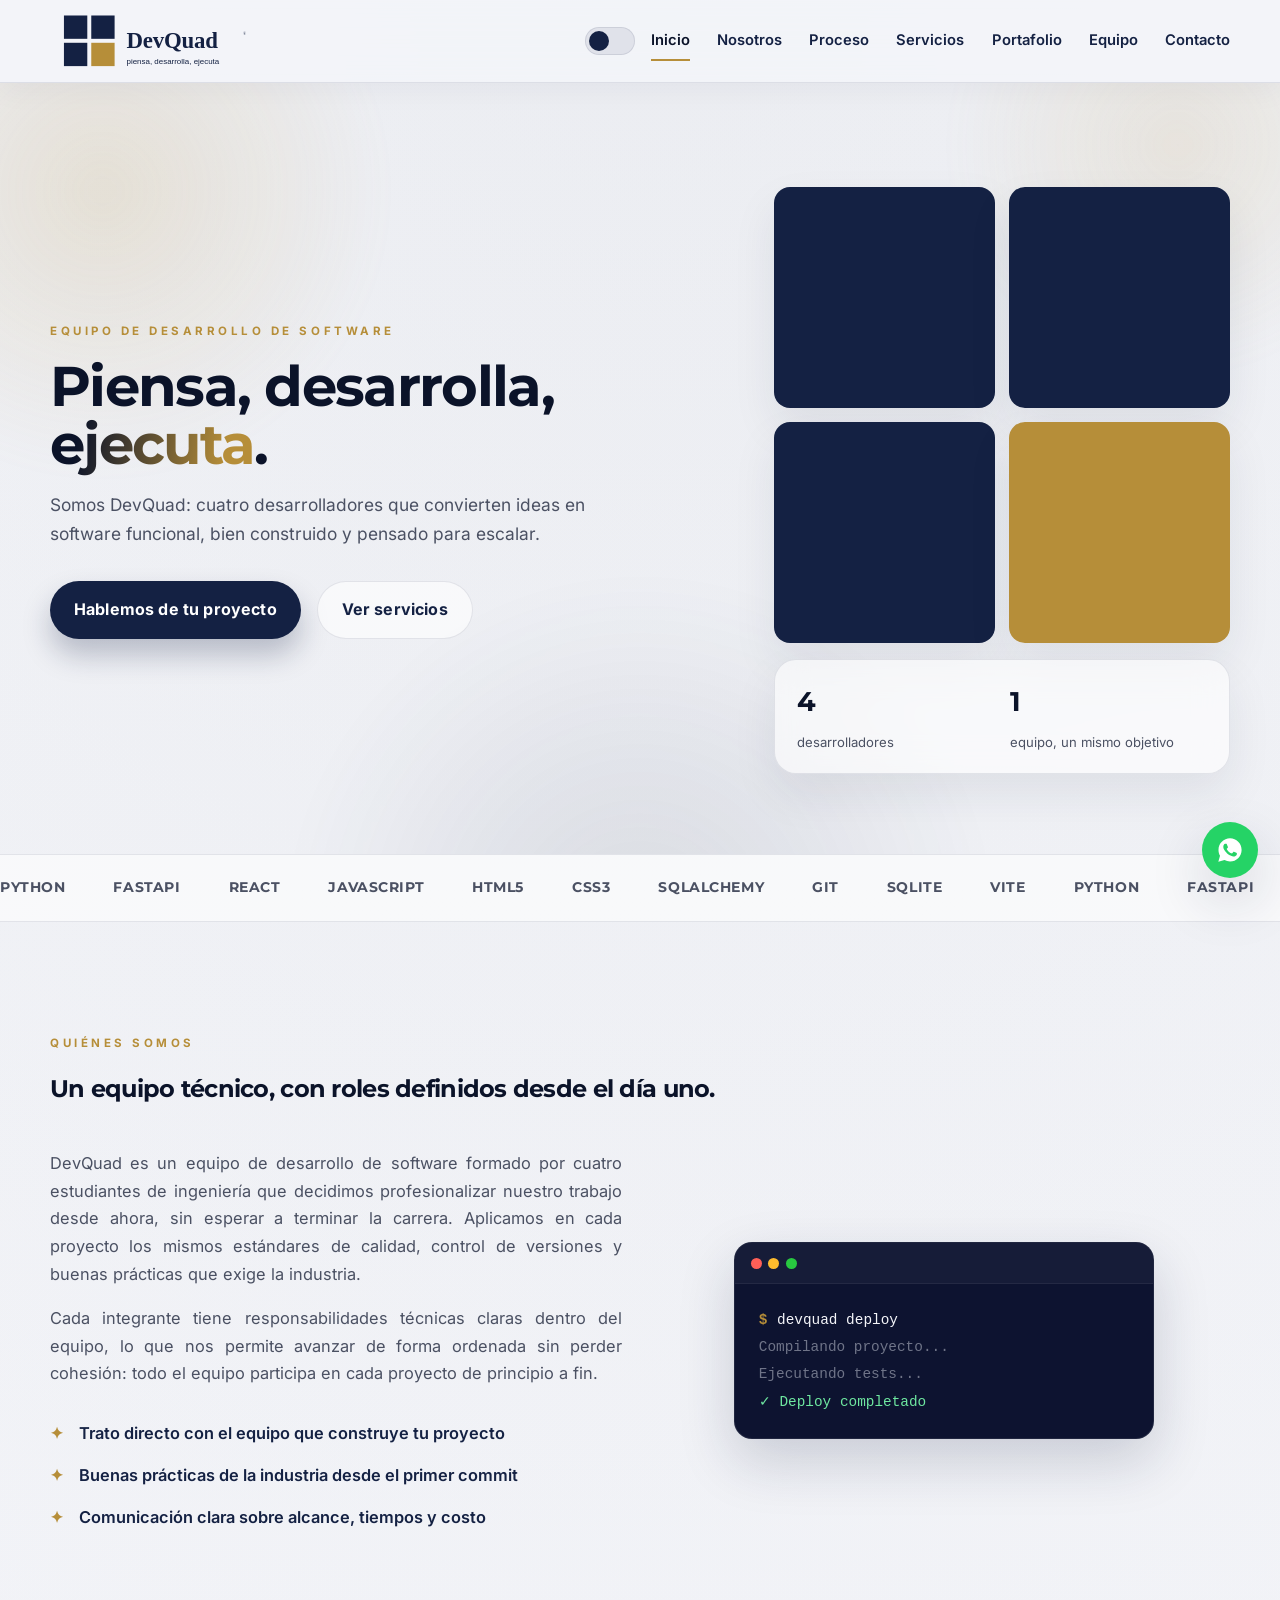
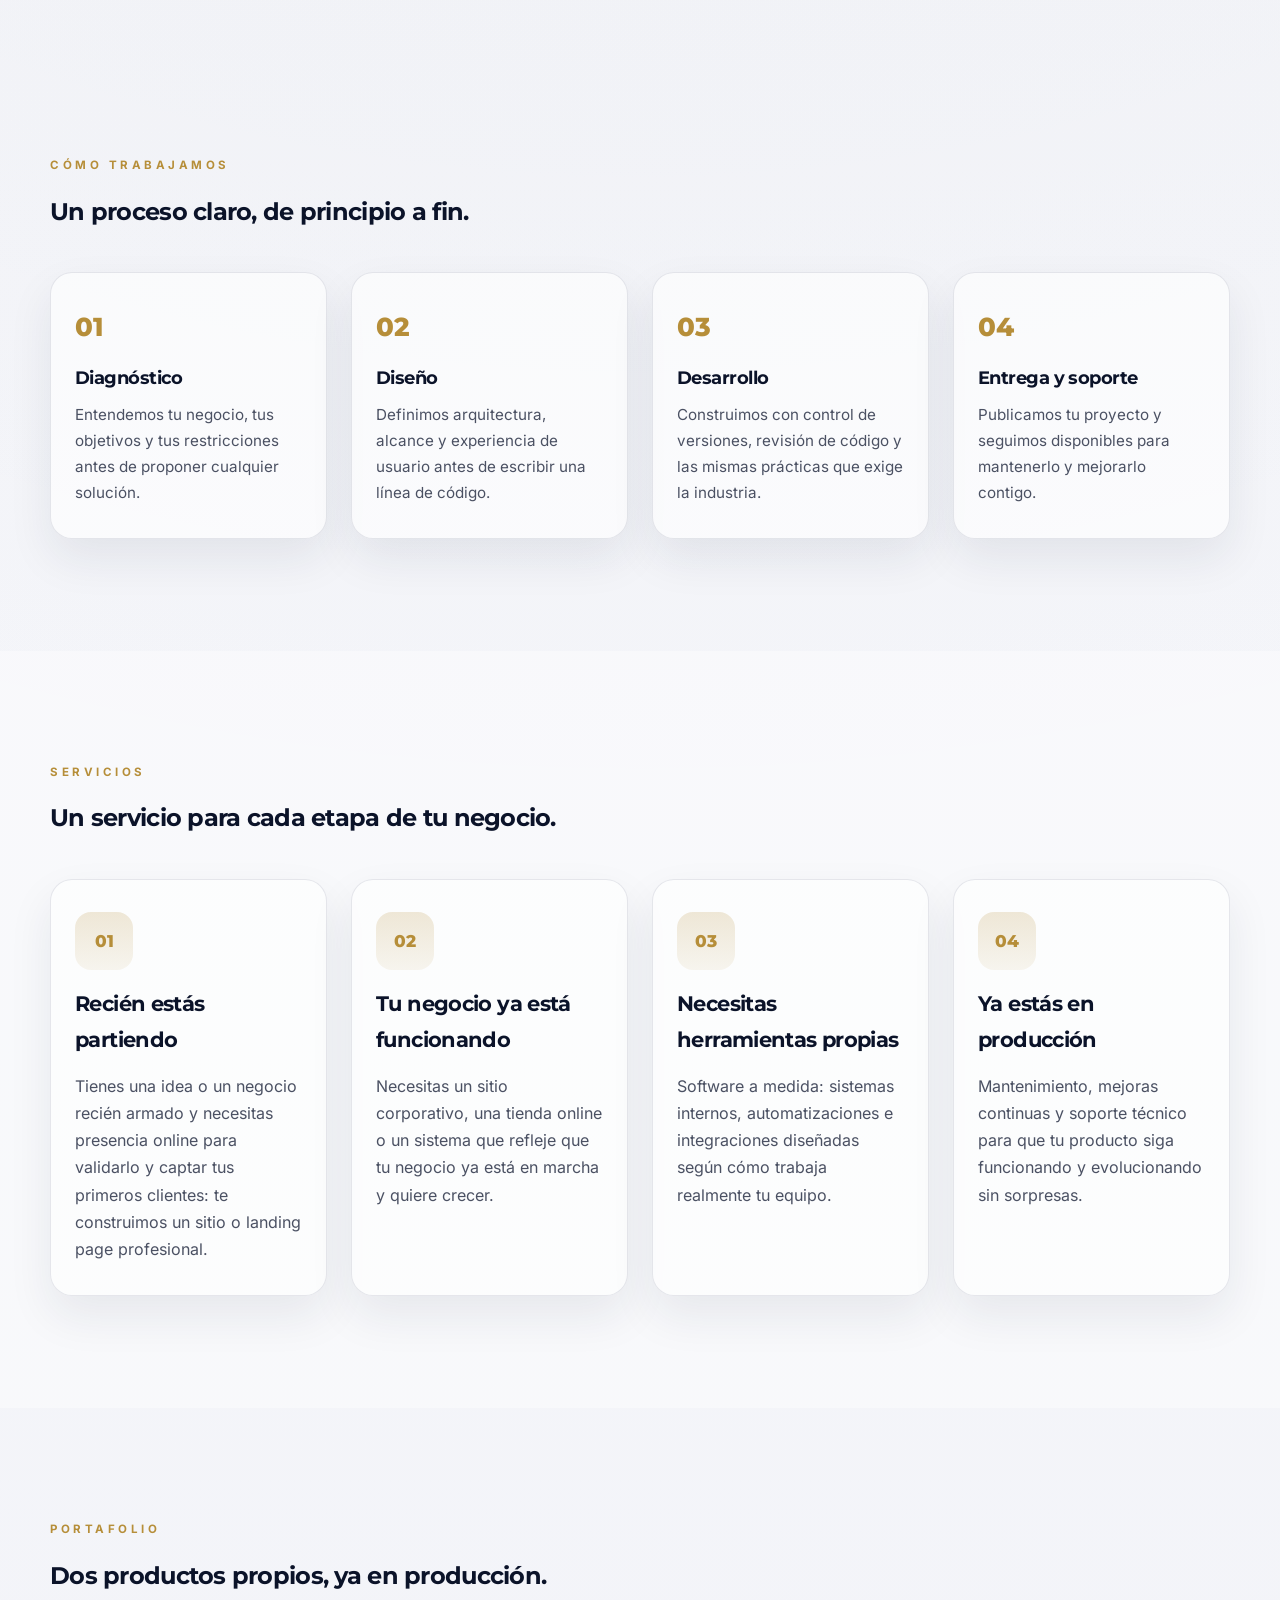
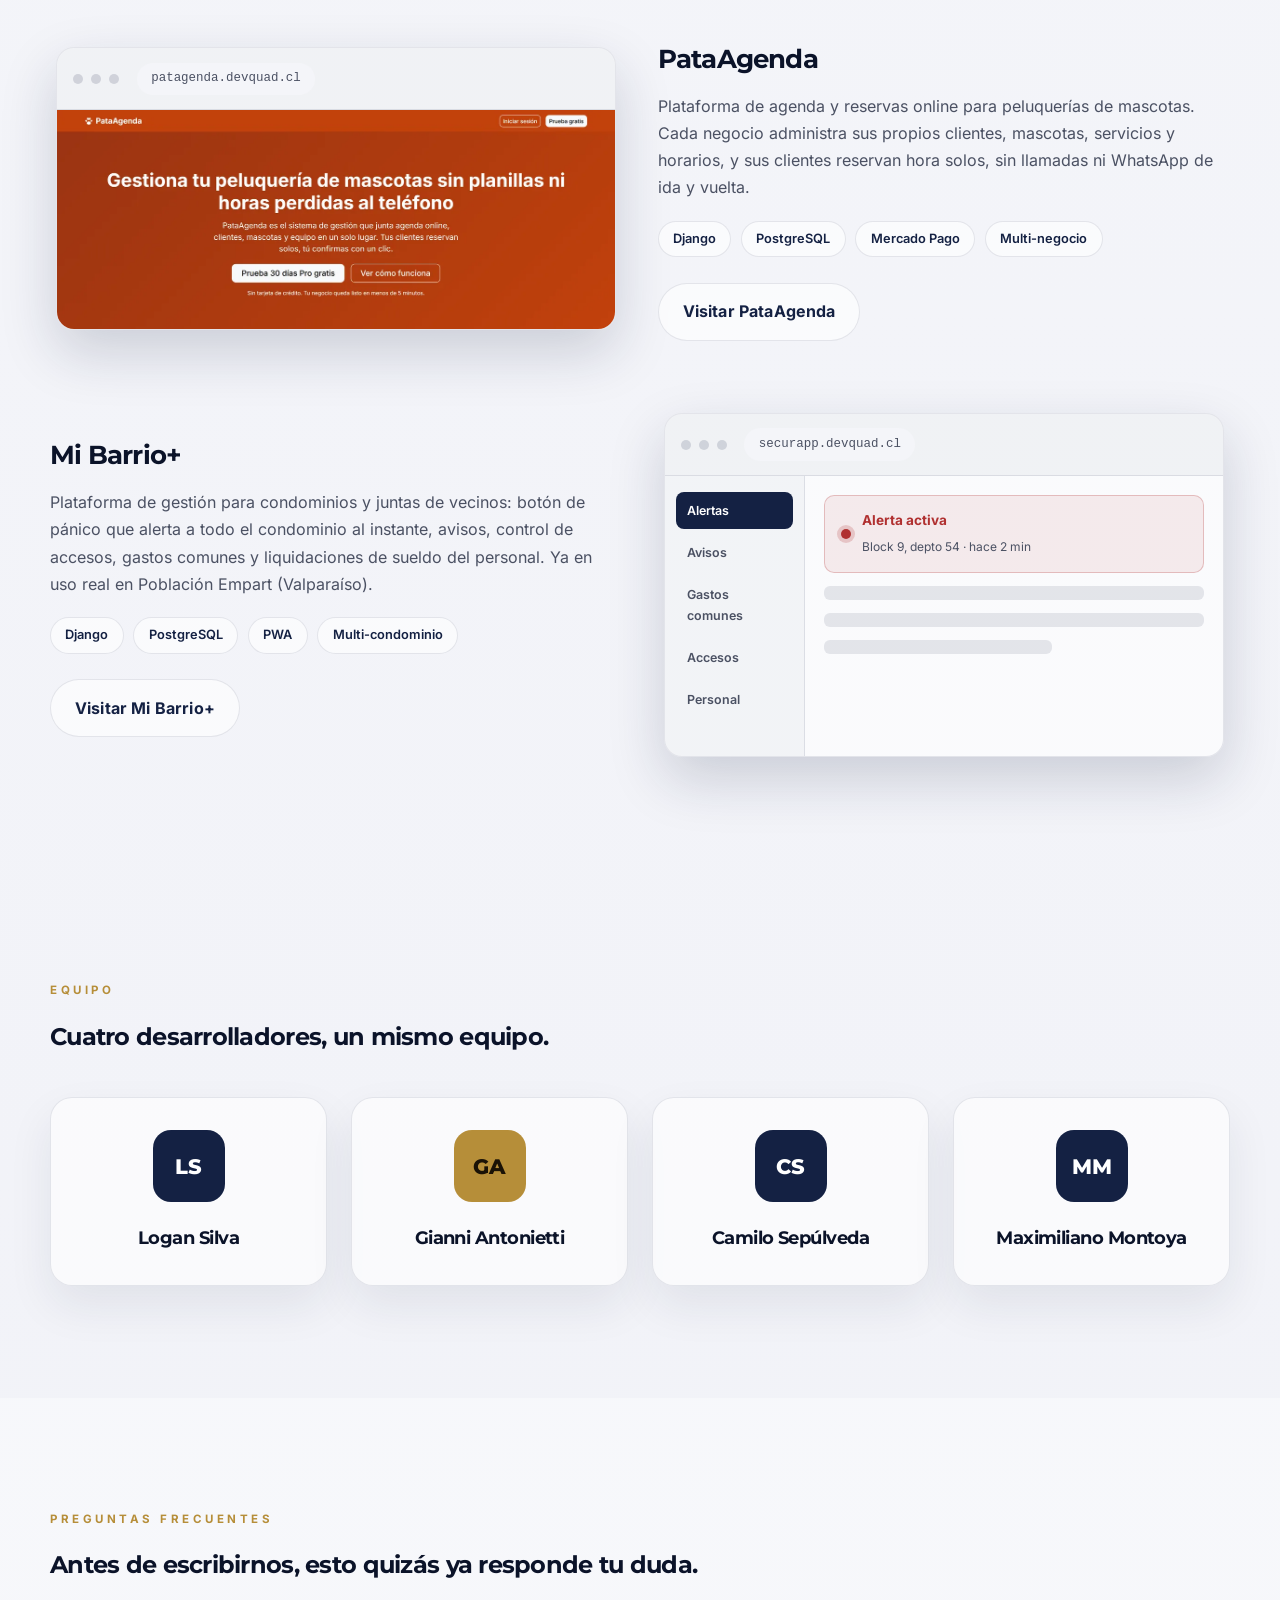
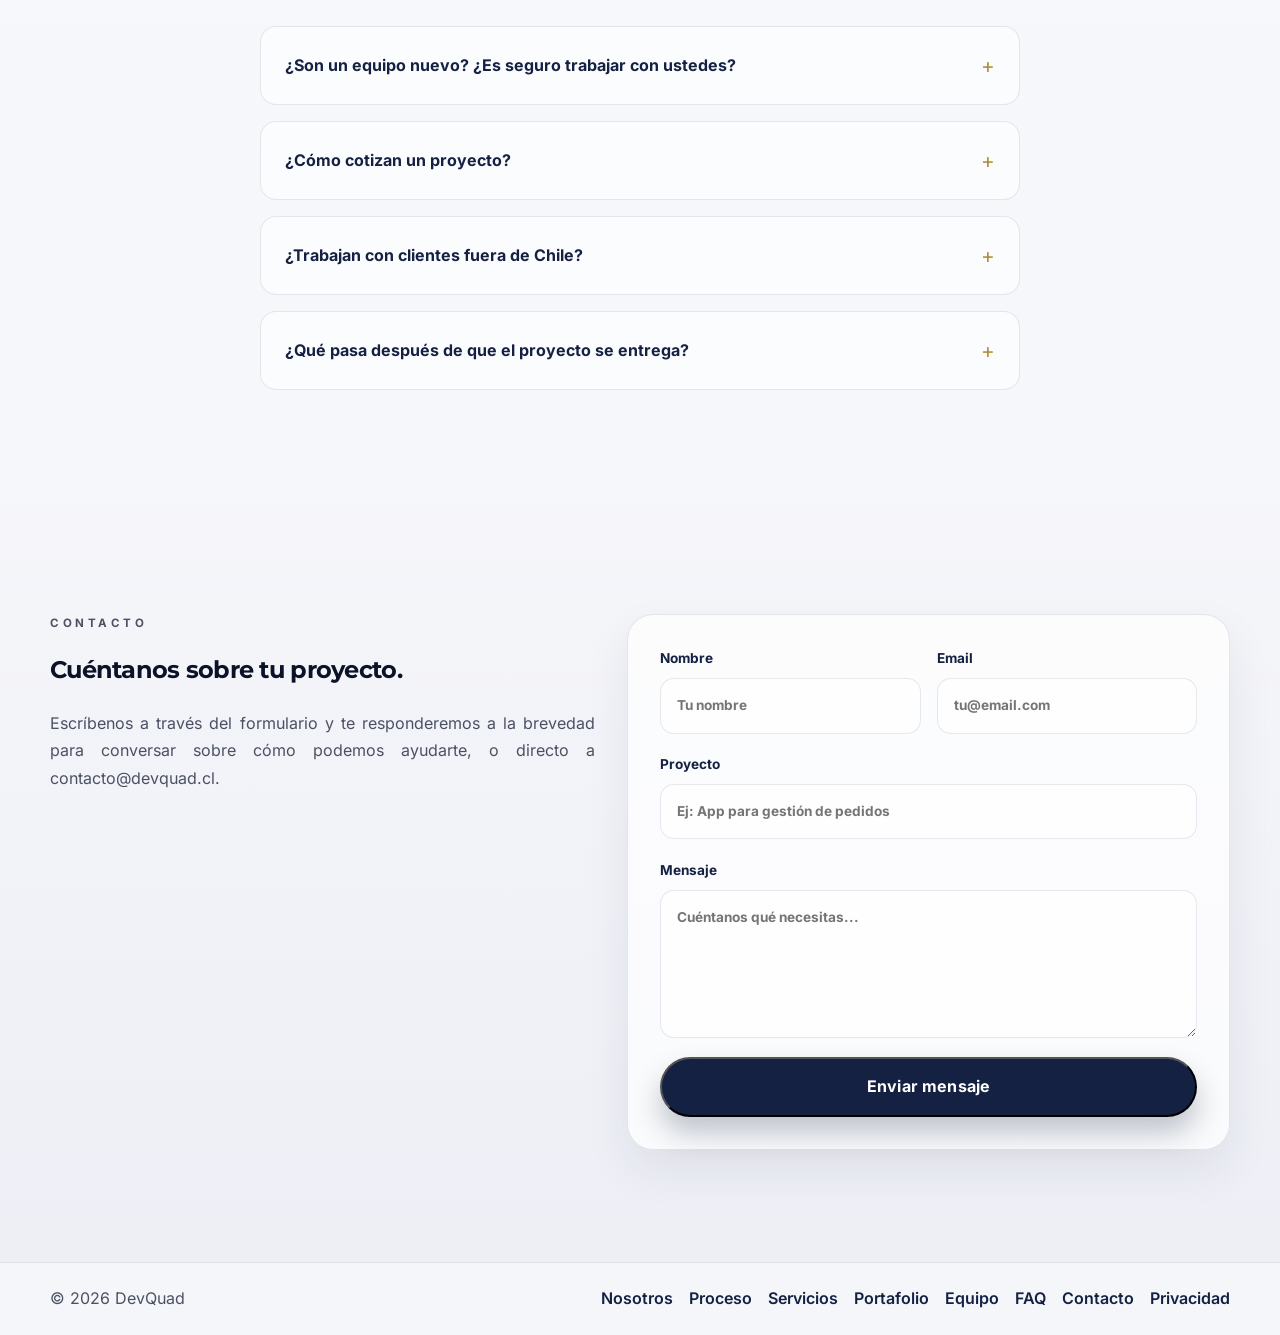
==== commit e00804d0: "Actualizar nombre de producto a Mi Barrio+ en portafolio SecurApp Copropiedad se renombró a Mi Barri" ====
--- a/index.html
+++ b/index.html
@@ -351,7 +351,7 @@
 
           <div class="portfolio-grid">
             <div class="portfolio-copy reveal">
-              <h3>SecurApp Copropiedad</h3>
+              <h3>Mi Barrio+</h3>
               <p>
                 Plataforma de gestión para condominios y juntas de vecinos:
                 botón de pánico que alerta a todo el condominio al instante,
@@ -373,7 +373,7 @@
                 target="_blank"
                 rel="noopener noreferrer"
               >
-                Visitar SecurApp
+                Visitar Mi Barrio+
               </a>
             </div>
 
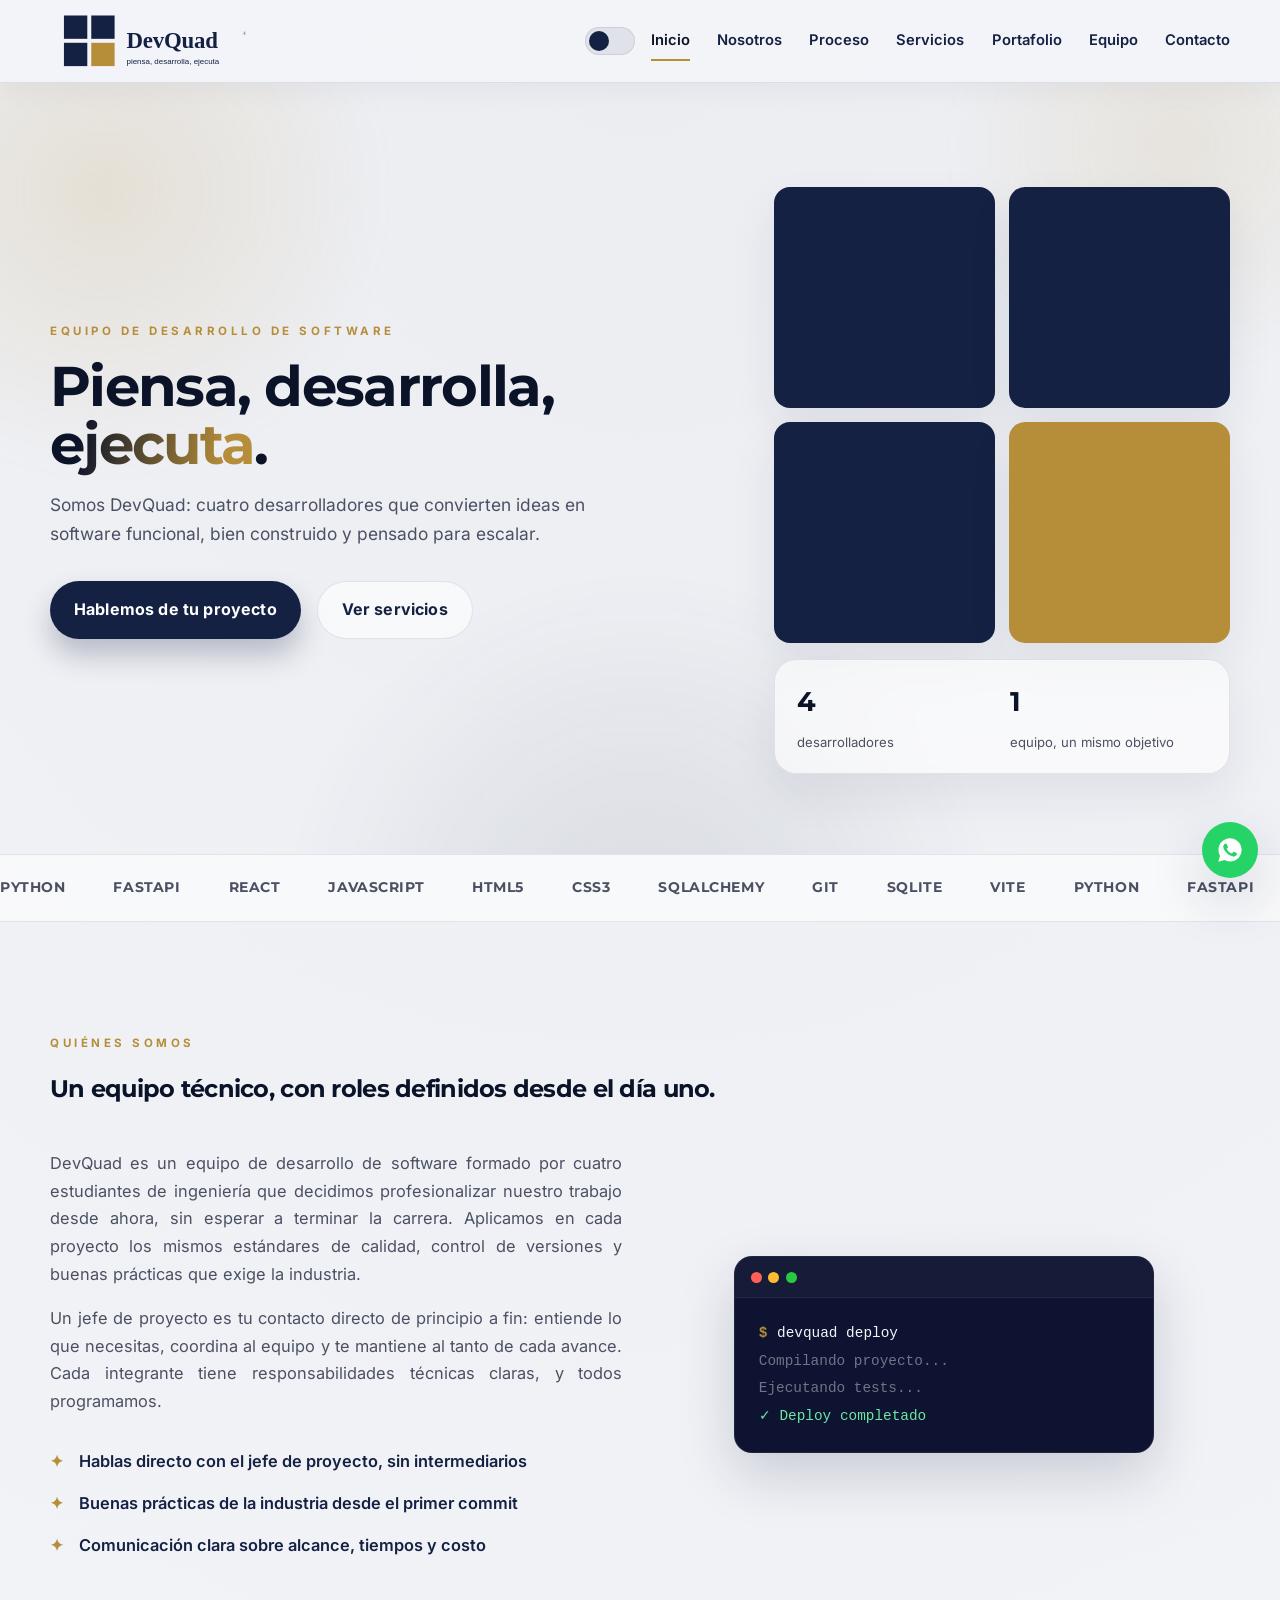
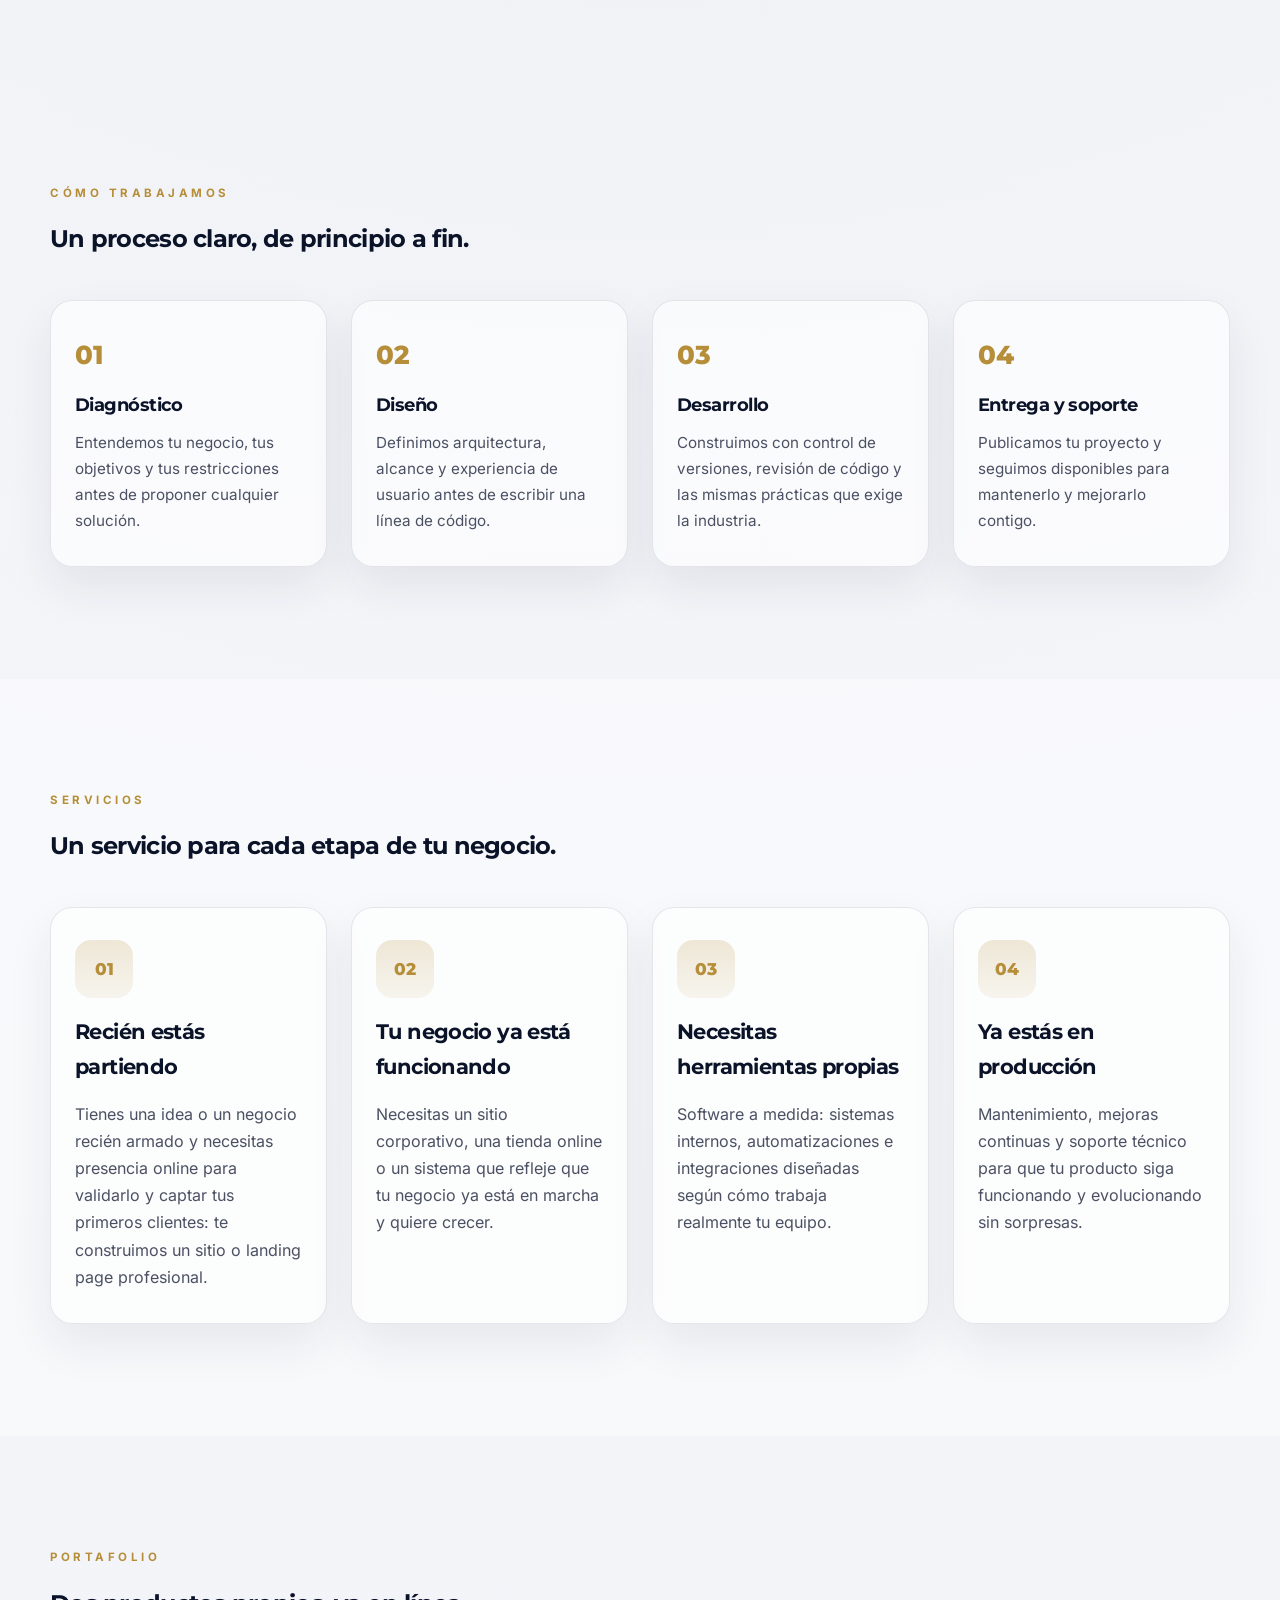
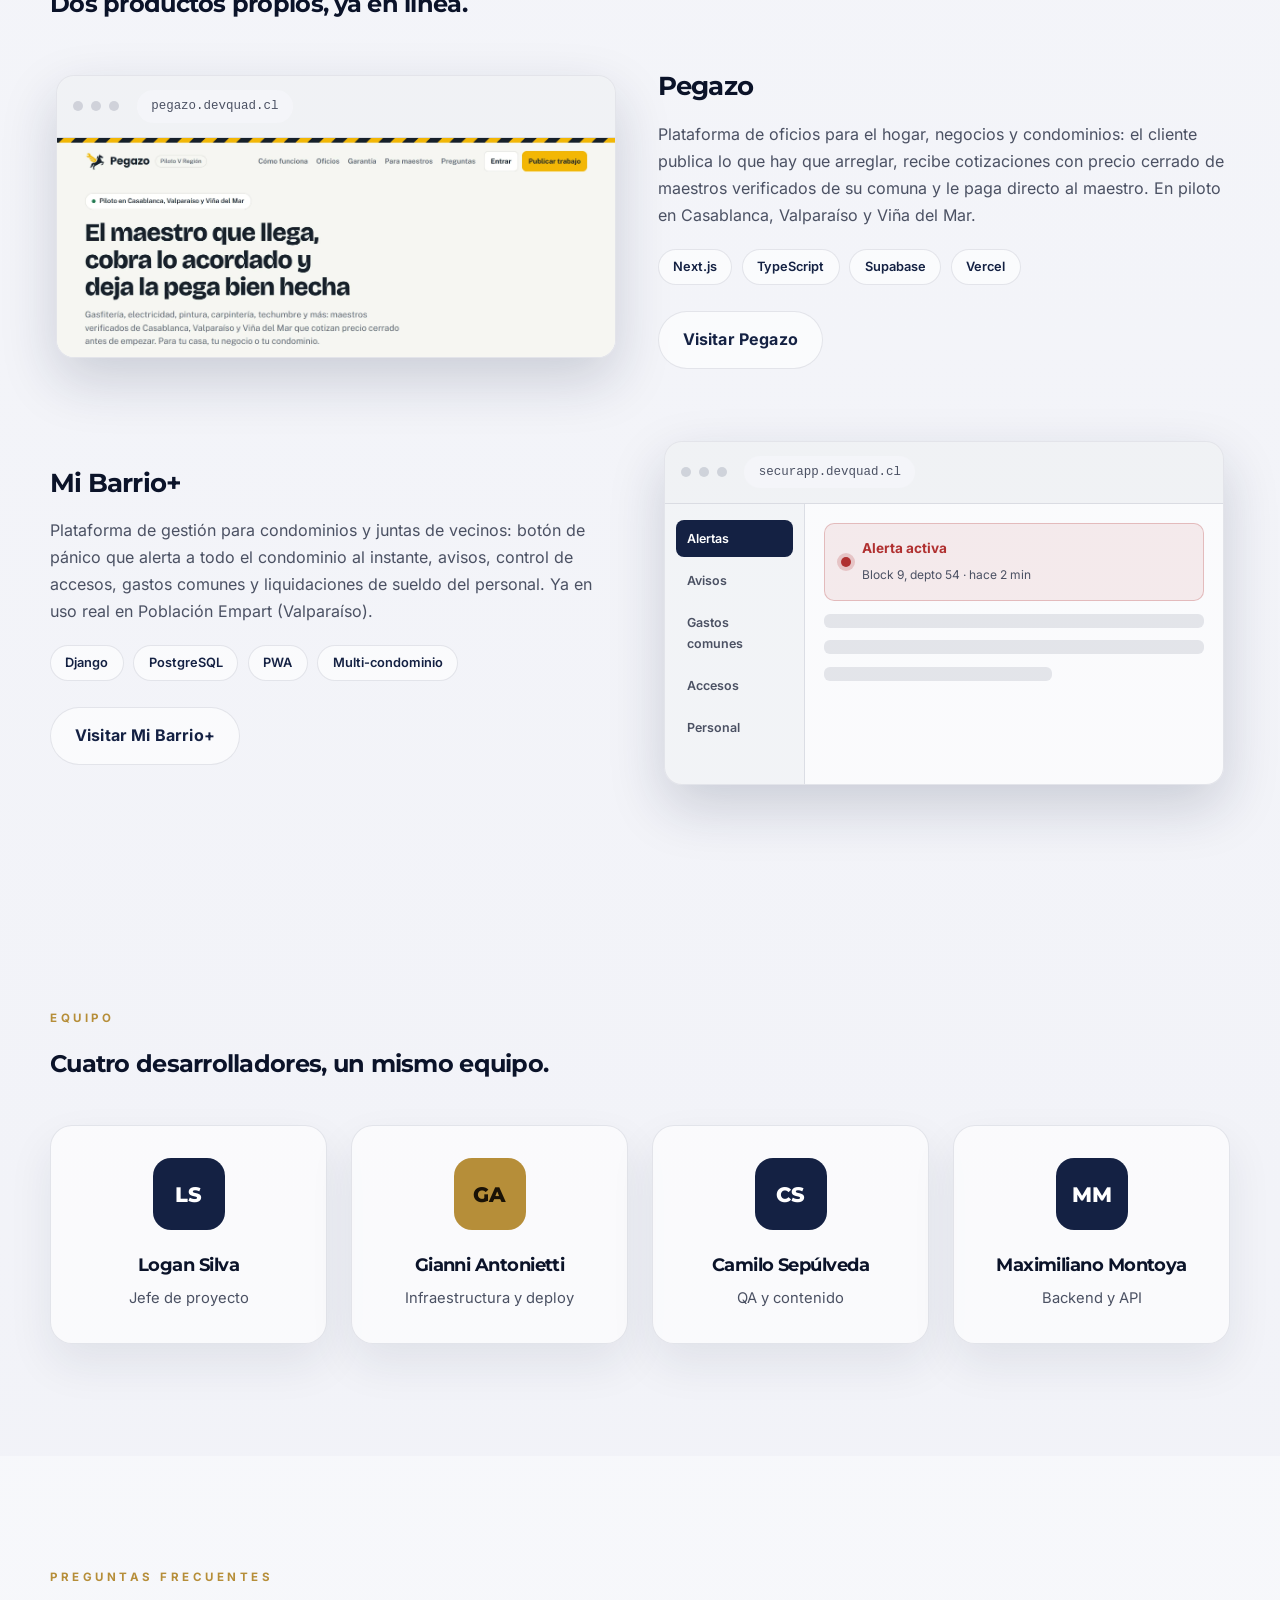
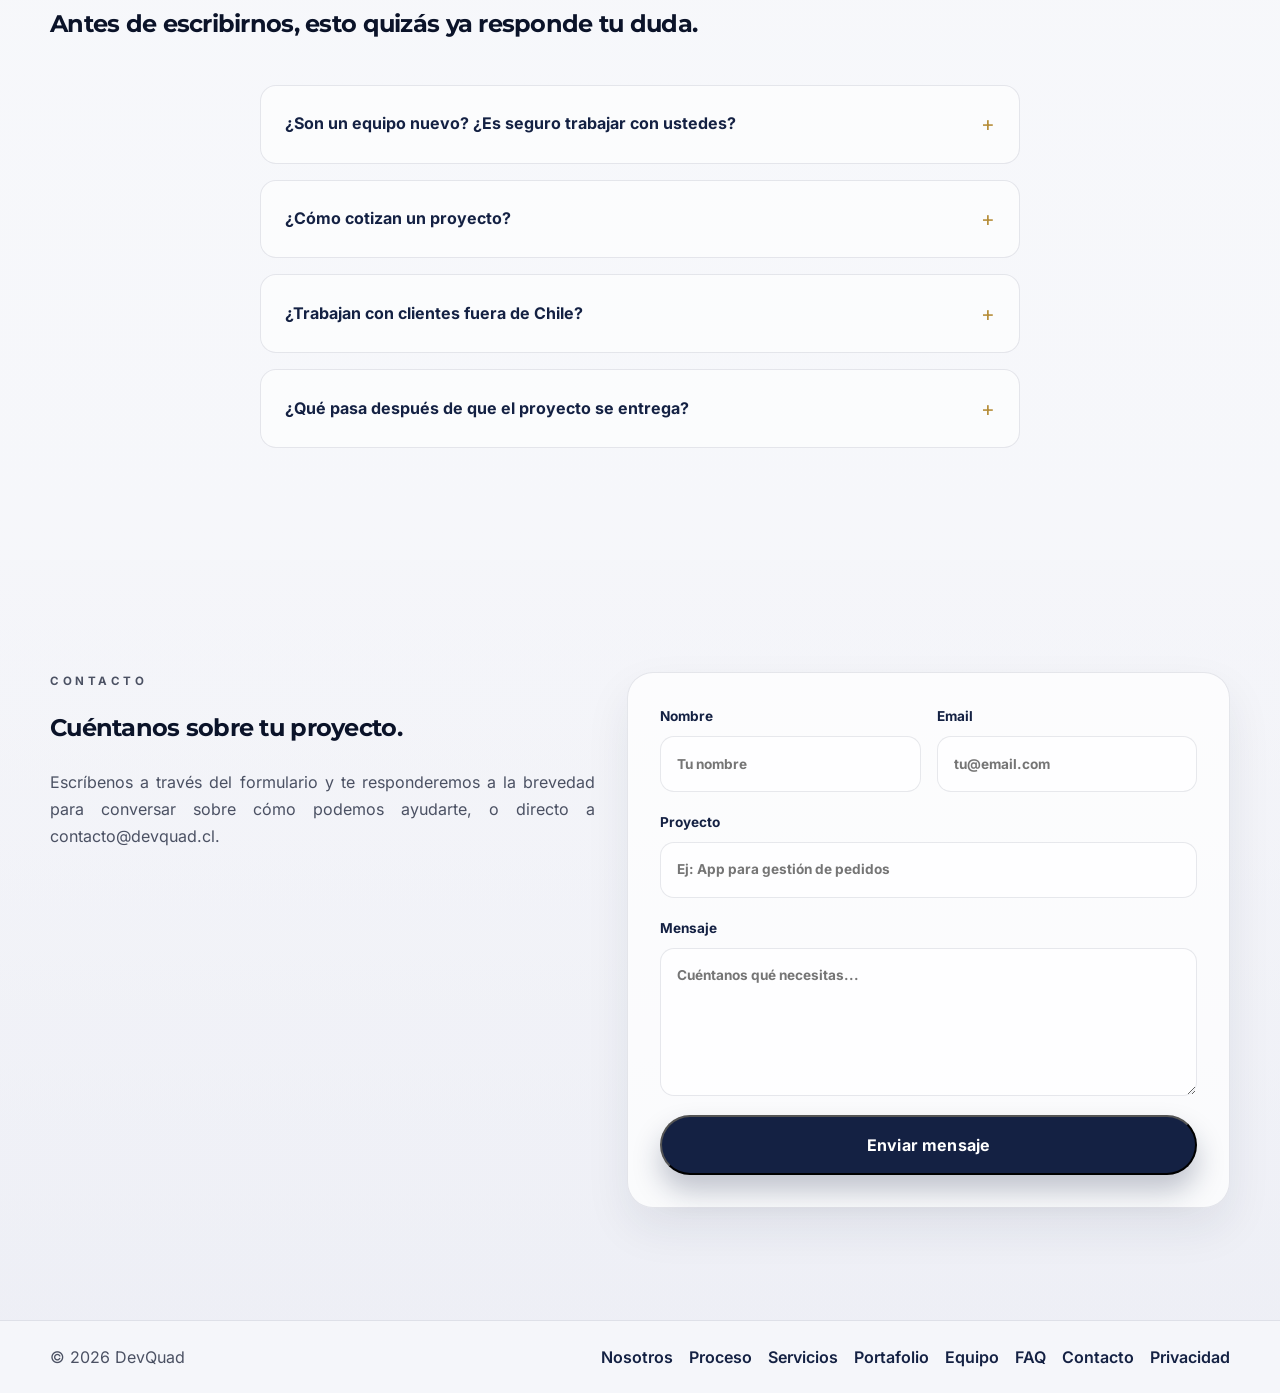
==== commit de1558e1: "Mostrar a Logan como jefe de proyecto y cambiar PataAgenda por Pegazo - Quiénes somos: el jefe de pr" ====
--- a/index.html
+++ b/index.html
@@ -39,7 +39,7 @@
     <link rel="icon" href="./favicon.ico" sizes="any" />
     <link rel="apple-touch-icon" sizes="180x180" href="./img/apple-touch-icon.png" />
     <link rel="manifest" href="./site.webmanifest" />
-    <link rel="stylesheet" href="style.css?v=25" />
+    <link rel="stylesheet" href="style.css?v=26" />
     <script src="script.js?v=16" defer></script>
     <script type="application/ld+json">
       {
@@ -173,14 +173,14 @@
               industria.
             </p>
             <p>
-              Cada integrante tiene responsabilidades técnicas claras dentro
-              del equipo, lo que nos permite avanzar de forma ordenada sin
-              perder cohesión: todo el equipo participa en cada proyecto de
-              principio a fin.
+              Un jefe de proyecto es tu contacto directo de principio a fin:
+              entiende lo que necesitas, coordina al equipo y te mantiene al
+              tanto de cada avance. Cada integrante tiene responsabilidades
+              técnicas claras, y todos programamos.
             </p>
 
             <ul class="feature-list">
-              <li>Trato directo con el equipo que construye tu proyecto</li>
+              <li>Hablas directo con el jefe de proyecto, sin intermediarios</li>
               <li>Buenas prácticas de la industria desde el primer commit</li>
               <li>Comunicación clara sobre alcance, tiempos y costo</li>
             </ul>
@@ -298,7 +298,7 @@
       <section class="section portfolio" id="portfolio">
         <div class="container section-heading reveal">
           <p class="kicker">Portafolio</p>
-          <h2>Dos productos propios, ya en producción.</h2>
+          <h2>Dos productos propios, ya en línea.</h2>
         </div>
 
         <div class="container portfolio-list">
@@ -309,12 +309,12 @@
                   <span></span>
                   <span></span>
                   <span></span>
-                  <div class="browser-mock-url">patagenda.devquad.cl</div>
+                  <div class="browser-mock-url">pegazo.devquad.cl</div>
                 </div>
                 <img
                   class="browser-mock-shot"
-                  src="./img/pataagenda-hero.webp"
-                  alt="Página de inicio de PataAgenda, plataforma de agenda para peluquerías de mascotas"
+                  src="./img/pegazo-hero.webp"
+                  alt="Página de inicio de Pegazo, plataforma que conecta a vecinos con maestros verificados de su comuna"
                   loading="lazy"
                   width="1200"
                   height="471"
@@ -323,28 +323,29 @@
             </div>
 
             <div class="portfolio-copy reveal">
-              <h3>PataAgenda</h3>
+              <h3>Pegazo</h3>
               <p>
-                Plataforma de agenda y reservas online para peluquerías de
-                mascotas. Cada negocio administra sus propios clientes,
-                mascotas, servicios y horarios, y sus clientes reservan hora
-                solos, sin llamadas ni WhatsApp de ida y vuelta.
+                Plataforma de oficios para el hogar, negocios y condominios:
+                el cliente publica lo que hay que arreglar, recibe
+                cotizaciones con precio cerrado de maestros verificados de su
+                comuna y le paga directo al maestro. En piloto en Casablanca,
+                Valparaíso y Viña del Mar.
               </p>
 
               <ul class="portfolio-tags">
-                <li>Django</li>
-                <li>PostgreSQL</li>
-                <li>Mercado Pago</li>
-                <li>Multi-negocio</li>
+                <li>Next.js</li>
+                <li>TypeScript</li>
+                <li>Supabase</li>
+                <li>Vercel</li>
               </ul>
 
               <a
                 class="btn btn-secondary"
-                href="https://patagenda.devquad.cl"
+                href="https://pegazo.devquad.cl"
                 target="_blank"
                 rel="noopener noreferrer"
               >
-                Visitar PataAgenda
+                Visitar Pegazo
               </a>
             </div>
           </div>
@@ -422,21 +423,25 @@
           <article class="team-card reveal">
             <div class="team-avatar">LS</div>
             <h3>Logan Silva</h3>
+            <p class="team-role">Jefe de proyecto</p>
           </article>
 
           <article class="team-card reveal">
             <div class="team-avatar">GA</div>
             <h3>Gianni Antonietti</h3>
+            <p class="team-role">Infraestructura y deploy</p>
           </article>
 
           <article class="team-card reveal">
             <div class="team-avatar">CS</div>
             <h3>Camilo Sepúlveda</h3>
+            <p class="team-role">QA y contenido</p>
           </article>
 
           <article class="team-card reveal">
             <div class="team-avatar">MM</div>
             <h3>Maximiliano Montoya</h3>
+            <p class="team-role">Backend y API</p>
           </article>
         </div>
       </section>
--- a/style.css
+++ b/style.css
@@ -1093,6 +1093,12 @@
   font-size: 1.15rem;
 }
 
+.team-role {
+  margin: 0.35rem 0 0;
+  color: var(--muted);
+  font-size: 0.92rem;
+}
+
 .faq {
   background: rgba(255, 255, 255, 0.35);
 }
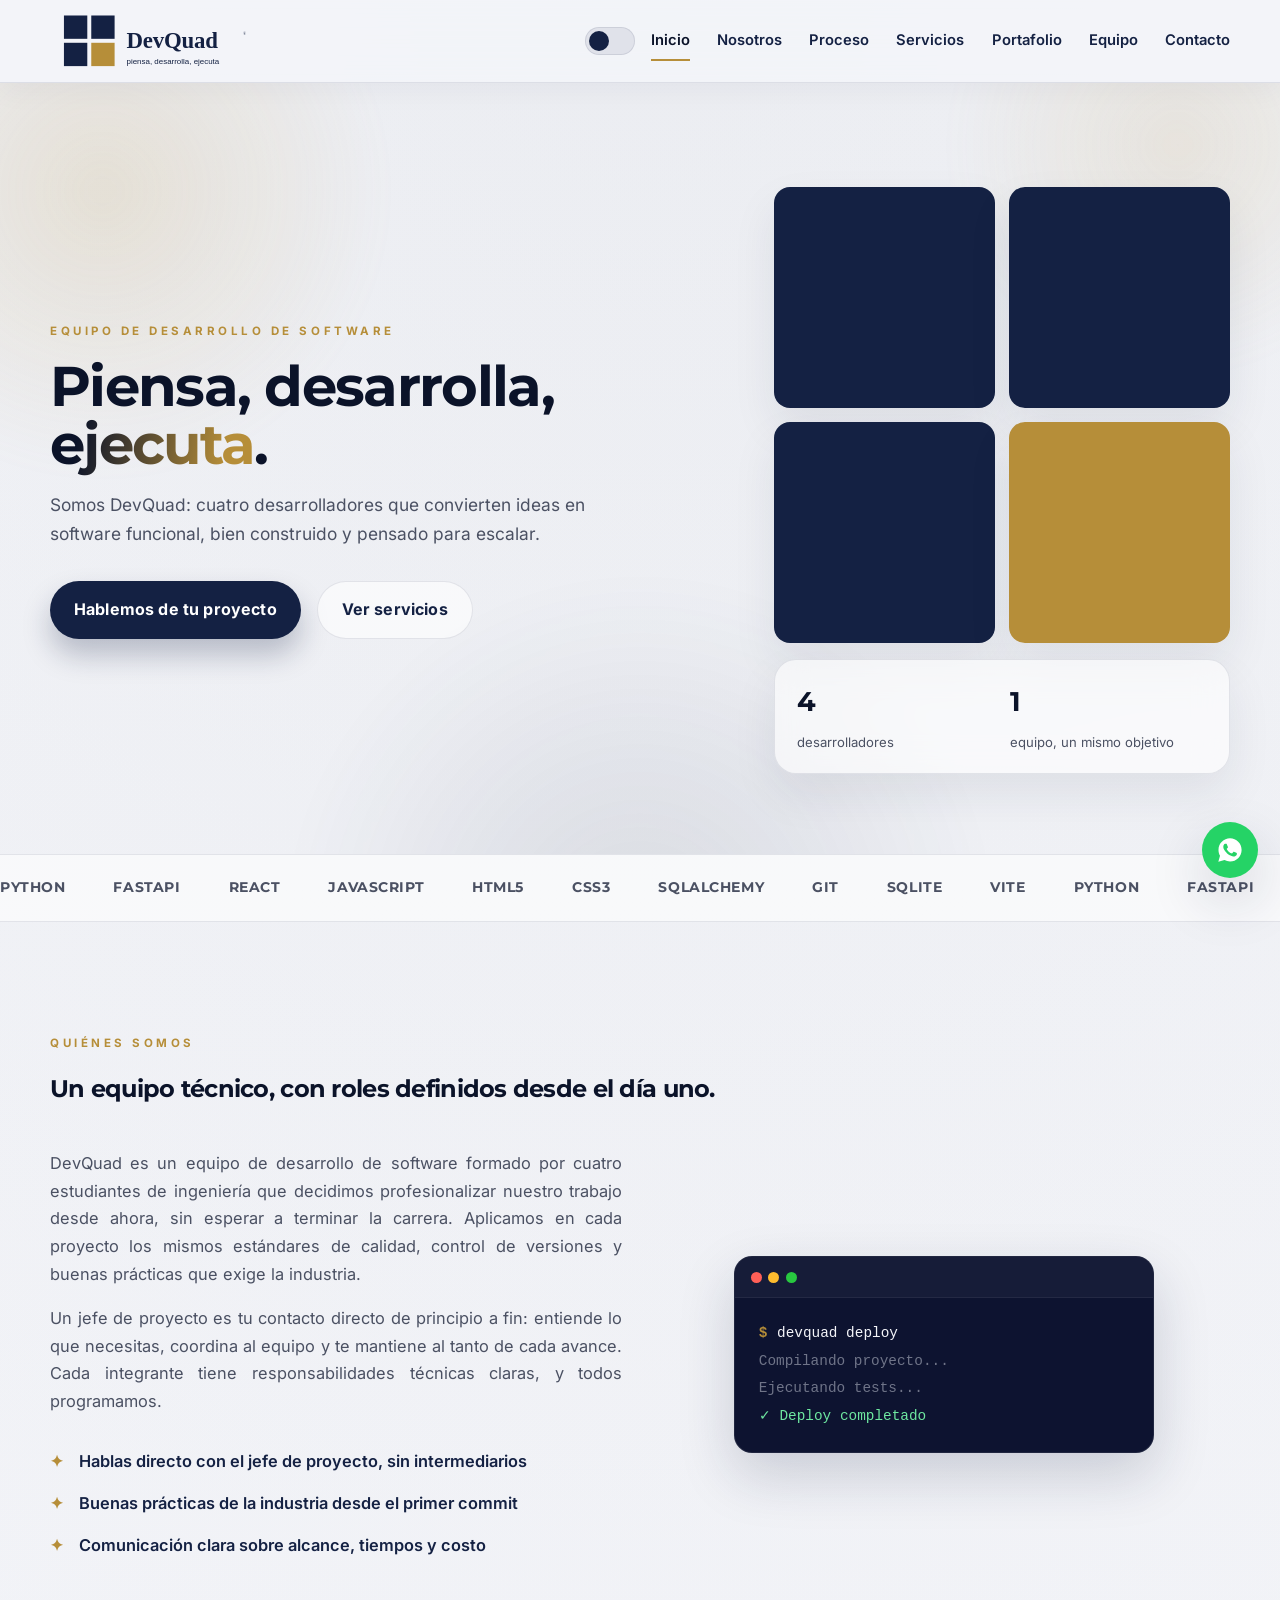
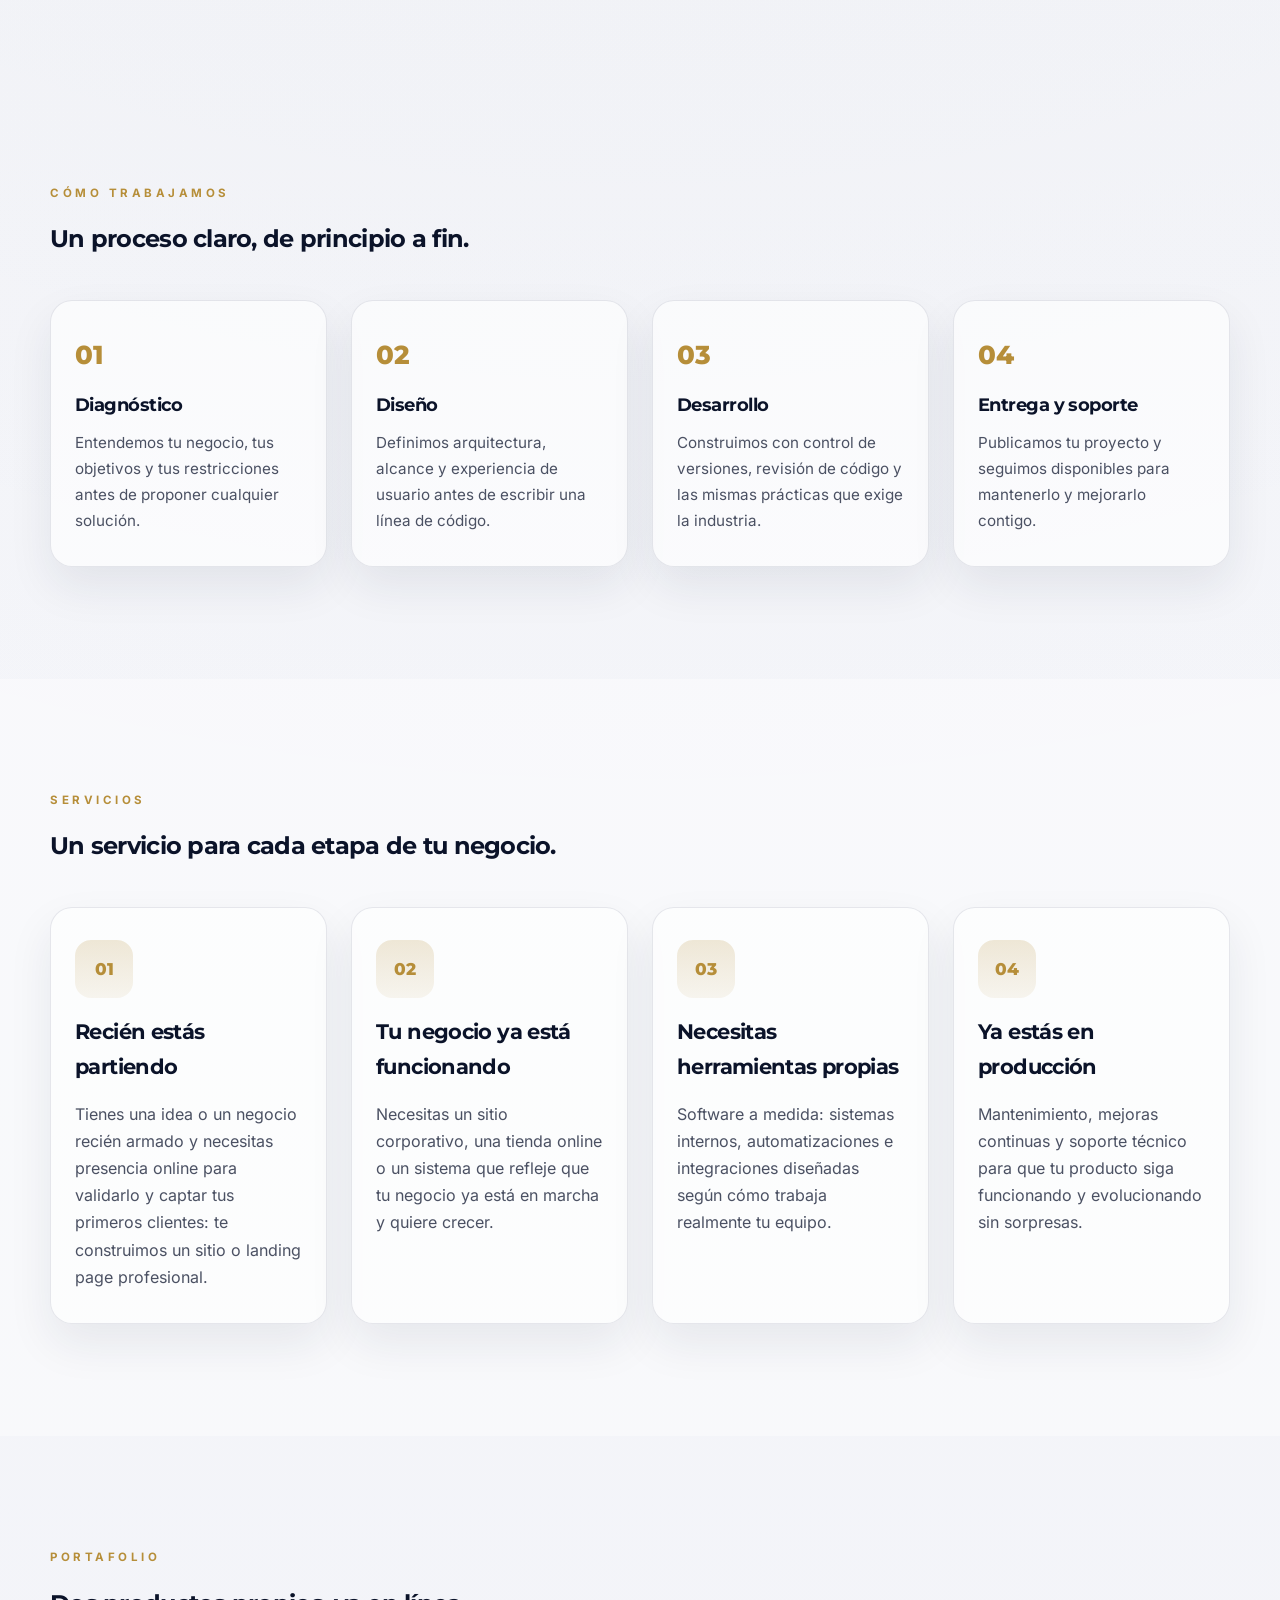
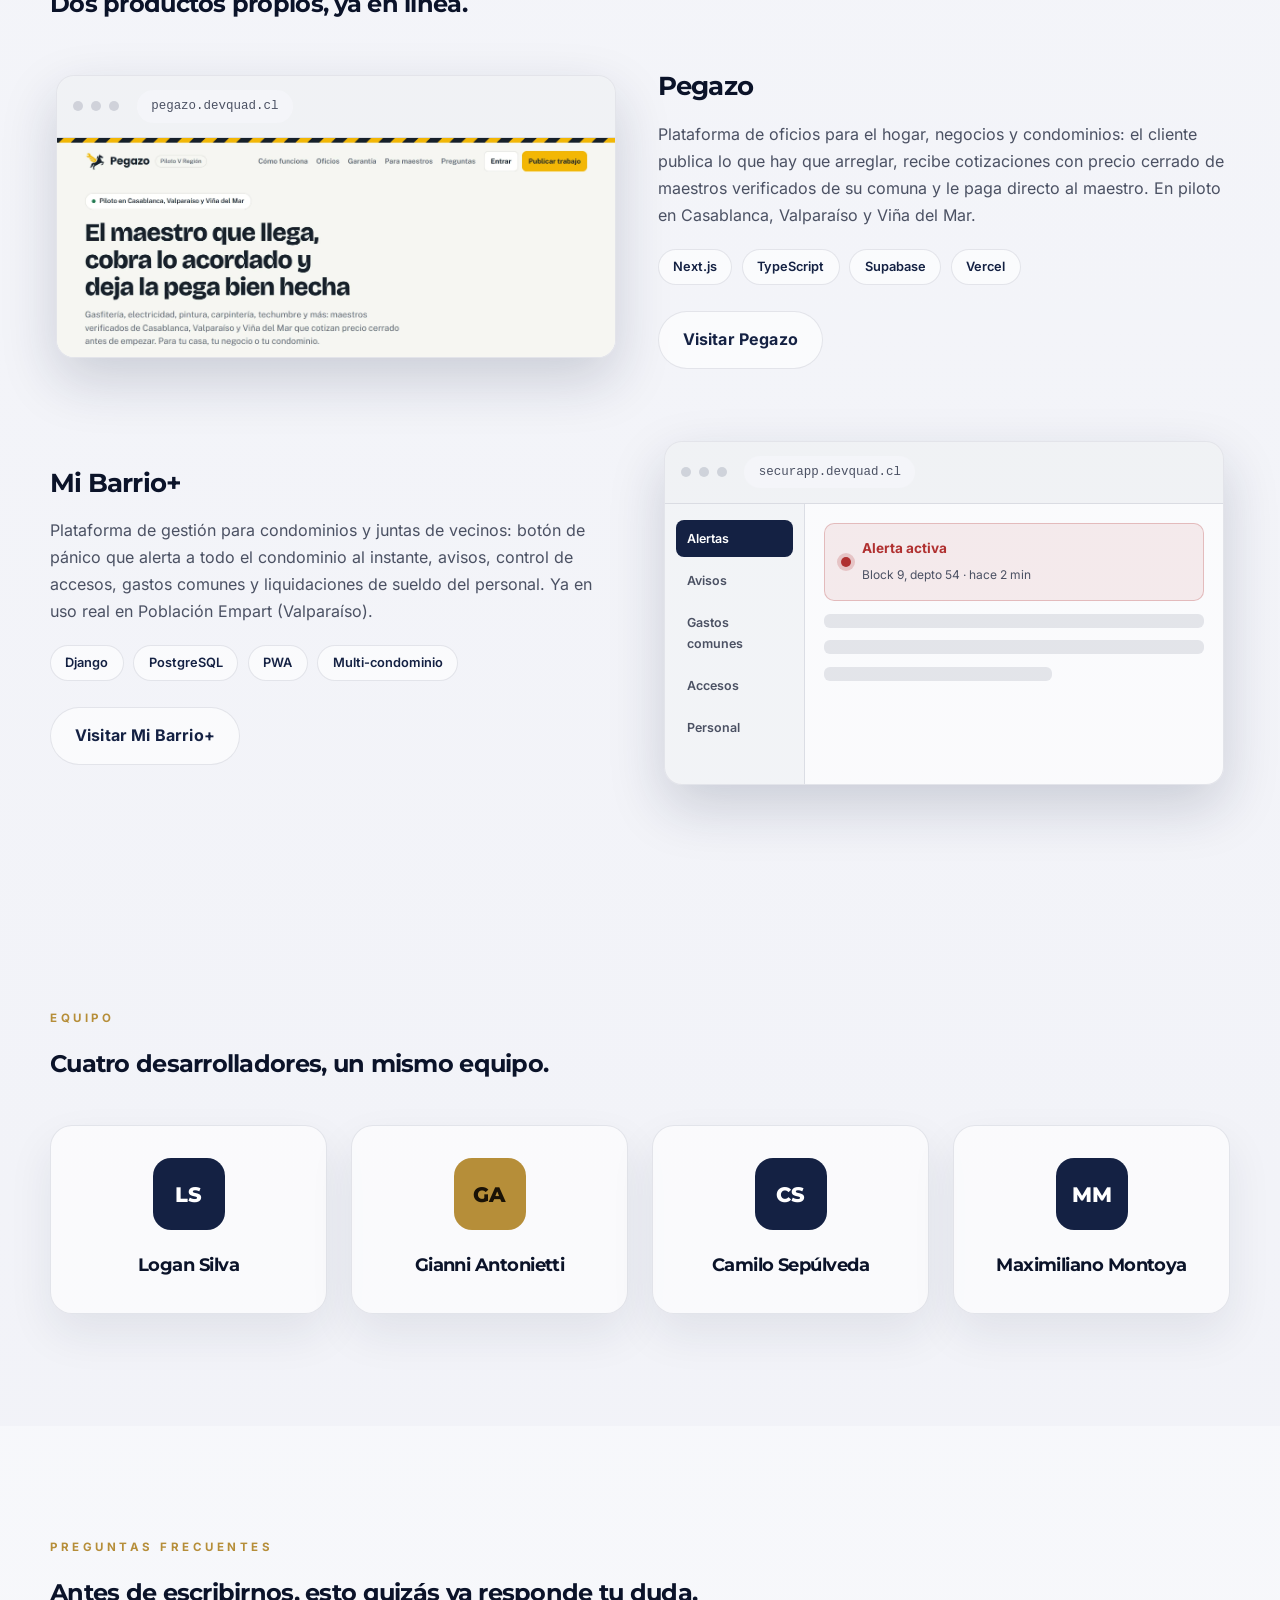
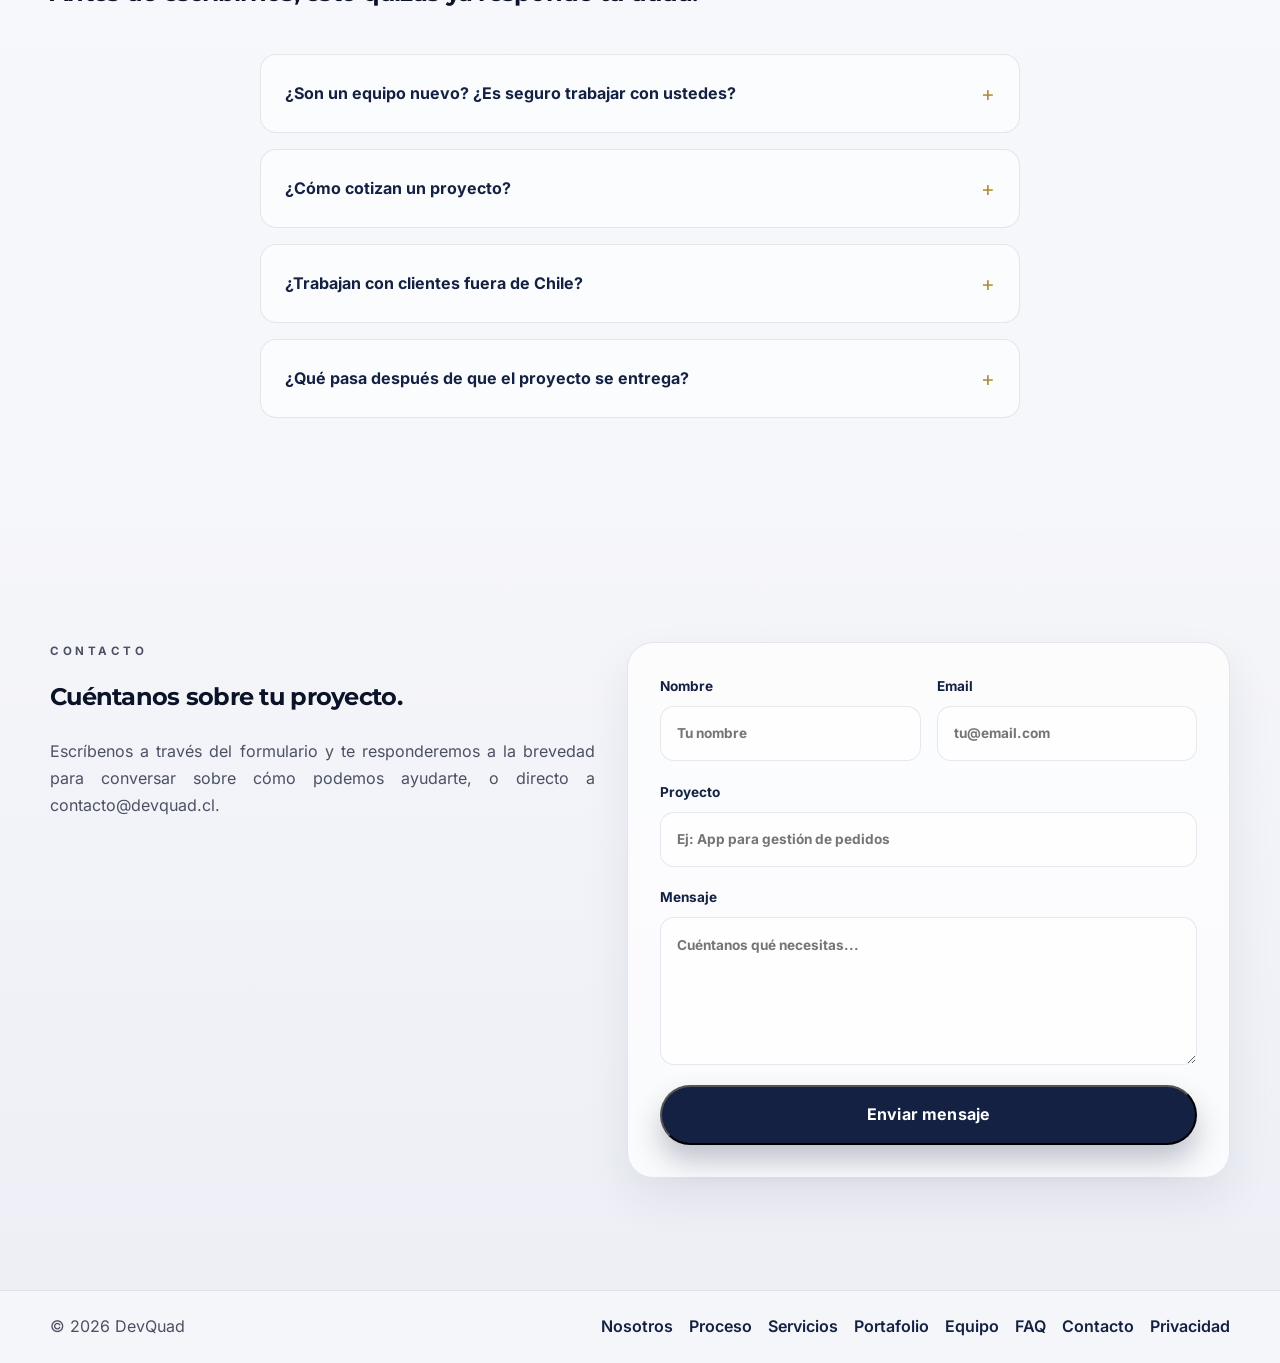
==== commit d1c92a0d: "Quitar del sitio los roles de cada integrante del equipo El equipo se muestra solo con nombres; el R" ====
--- a/index.html
+++ b/index.html
@@ -39,7 +39,7 @@
     <link rel="icon" href="./favicon.ico" sizes="any" />
     <link rel="apple-touch-icon" sizes="180x180" href="./img/apple-touch-icon.png" />
     <link rel="manifest" href="./site.webmanifest" />
-    <link rel="stylesheet" href="style.css?v=26" />
+    <link rel="stylesheet" href="style.css?v=27" />
     <script src="script.js?v=16" defer></script>
     <script type="application/ld+json">
       {
@@ -423,25 +423,21 @@
           <article class="team-card reveal">
             <div class="team-avatar">LS</div>
             <h3>Logan Silva</h3>
-            <p class="team-role">Jefe de proyecto</p>
           </article>
 
           <article class="team-card reveal">
             <div class="team-avatar">GA</div>
             <h3>Gianni Antonietti</h3>
-            <p class="team-role">Infraestructura y deploy</p>
           </article>
 
           <article class="team-card reveal">
             <div class="team-avatar">CS</div>
             <h3>Camilo Sepúlveda</h3>
-            <p class="team-role">QA y contenido</p>
           </article>
 
           <article class="team-card reveal">
             <div class="team-avatar">MM</div>
             <h3>Maximiliano Montoya</h3>
-            <p class="team-role">Backend y API</p>
           </article>
         </div>
       </section>
--- a/style.css
+++ b/style.css
@@ -1092,13 +1092,6 @@
   margin-bottom: 0;
   font-size: 1.15rem;
 }
-
-.team-role {
-  margin: 0.35rem 0 0;
-  color: var(--muted);
-  font-size: 0.92rem;
-}
-
 .faq {
   background: rgba(255, 255, 255, 0.35);
 }
